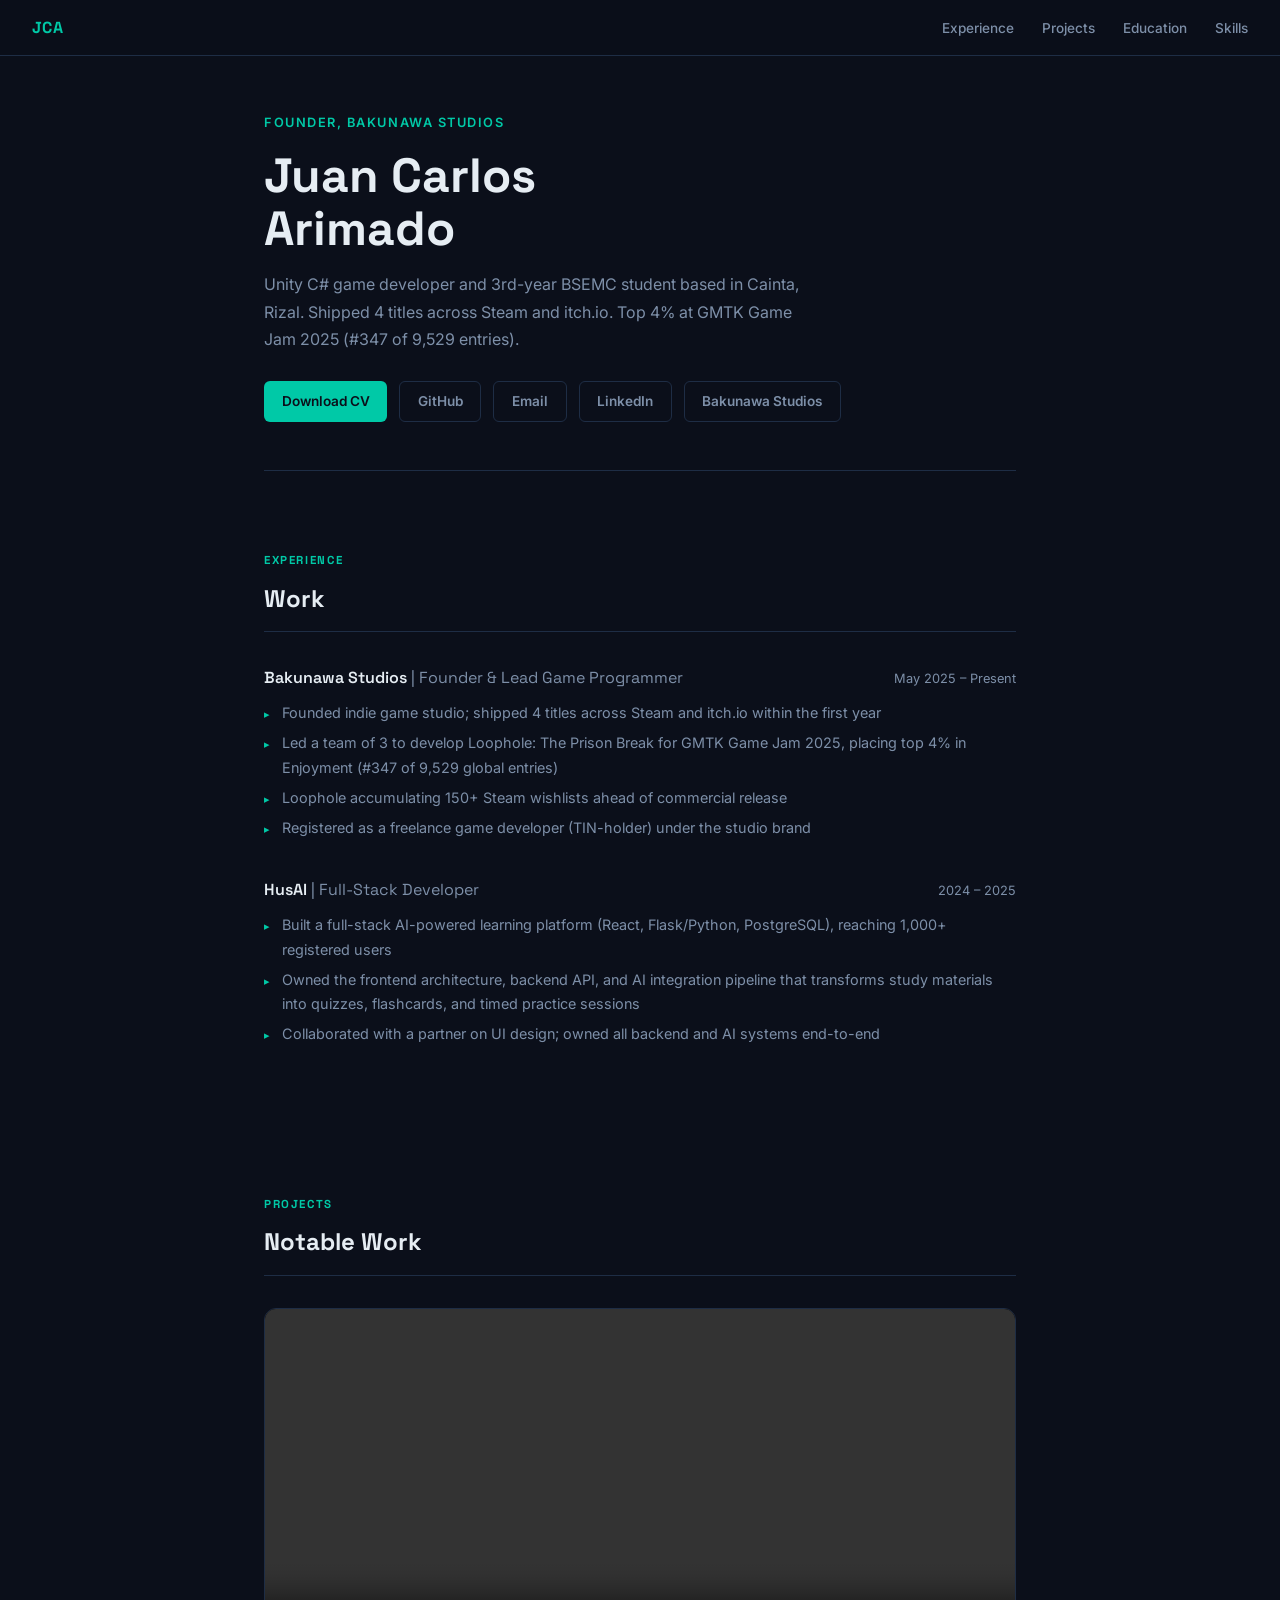
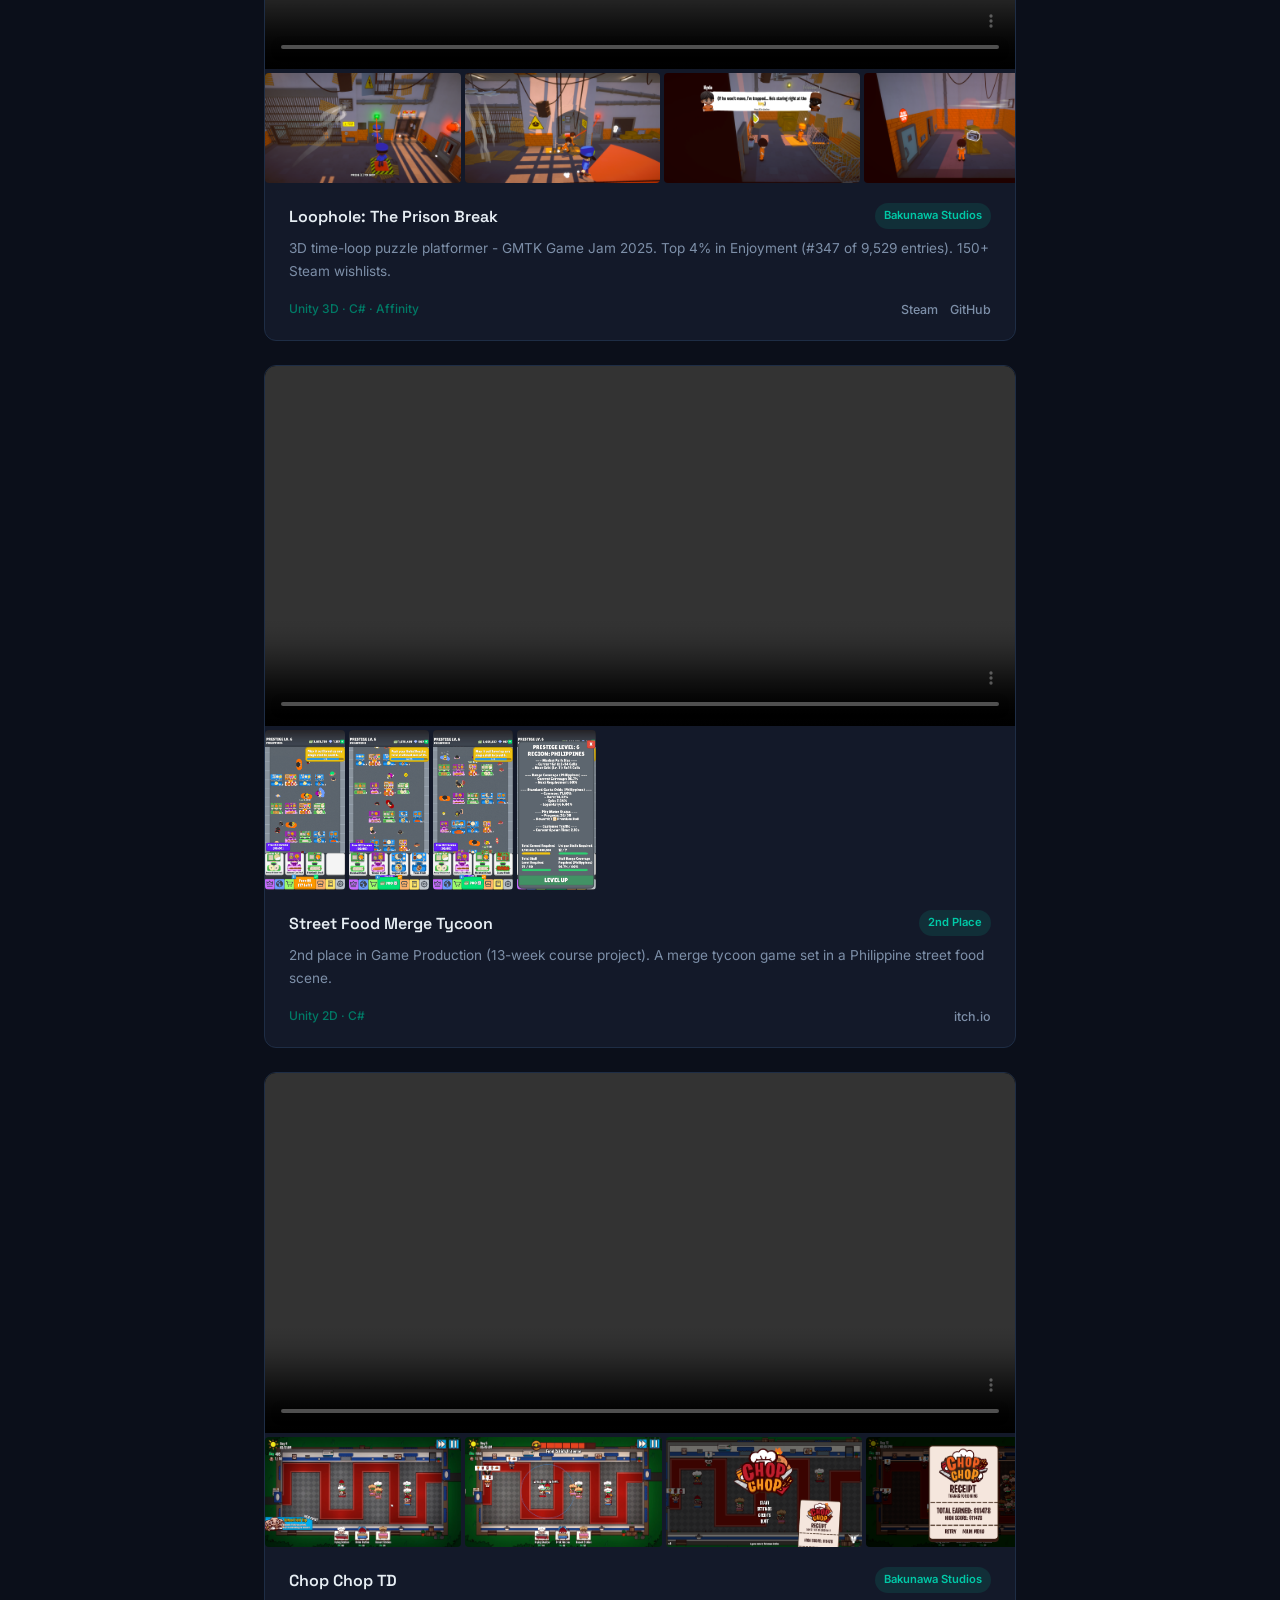
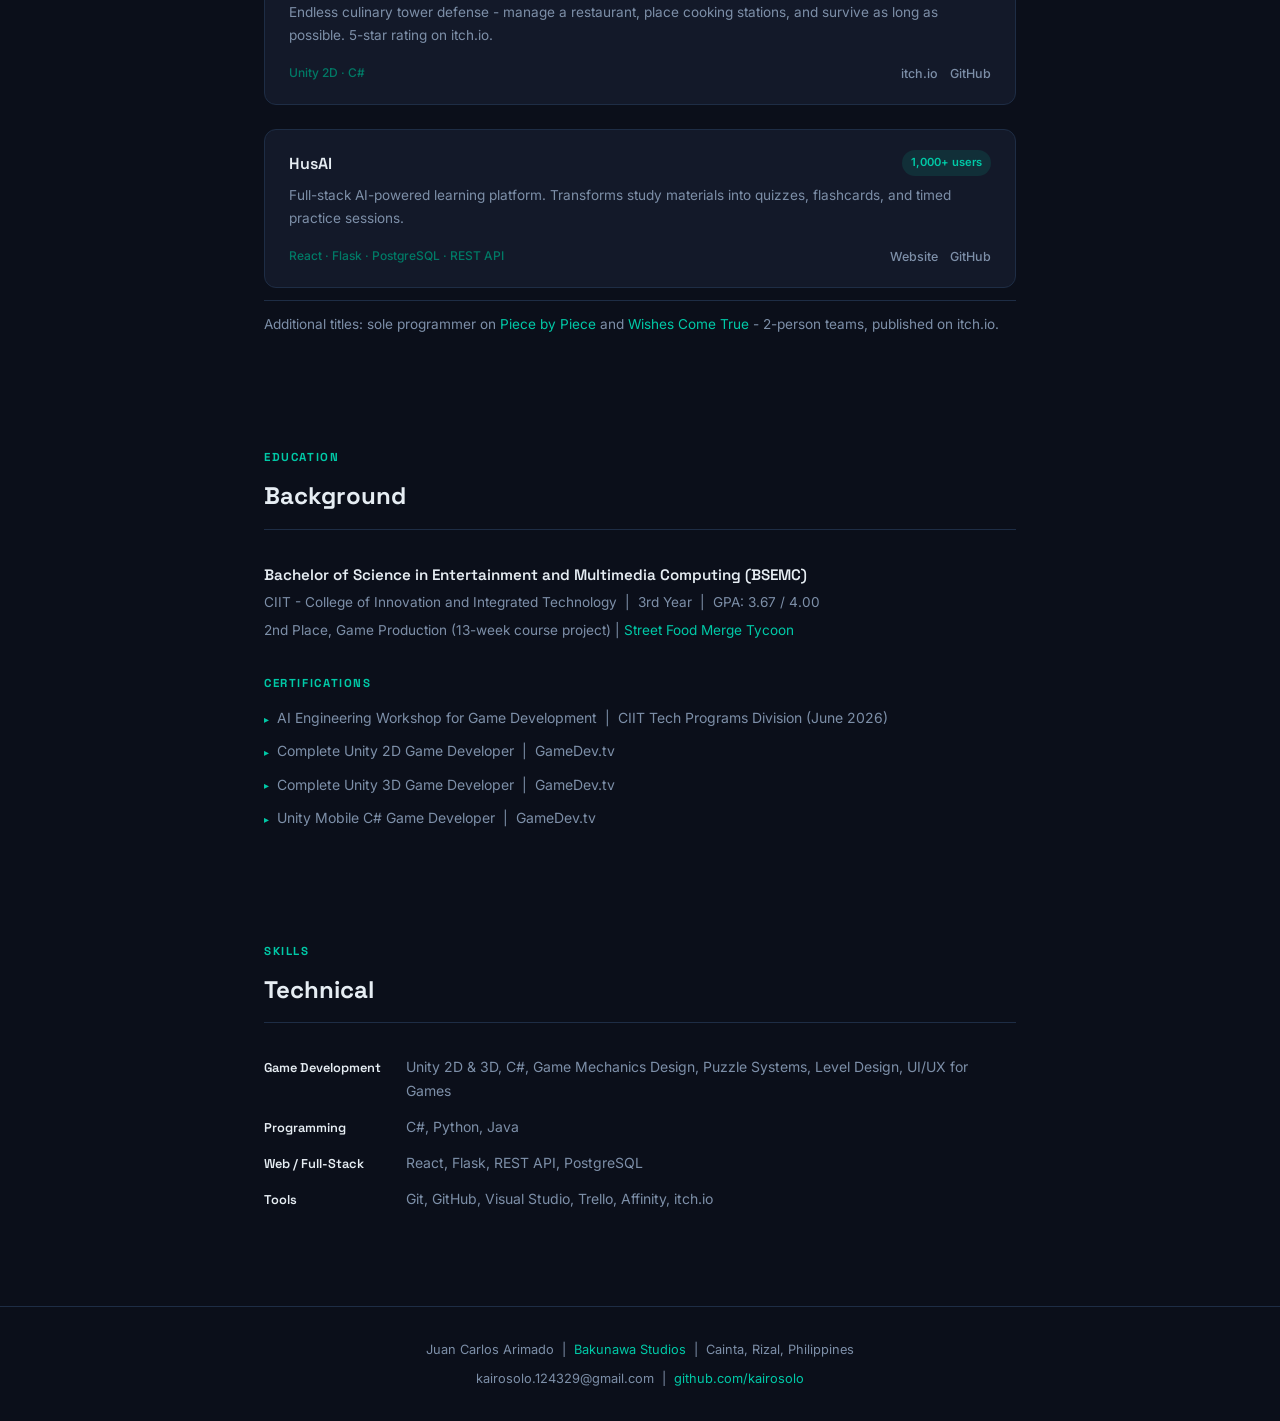
==== index.html @ 2782056f "Portfolio and CV overhaul Changes:  - CV rebuilt: restructured to match CIIT school requirements (He" ====
<!DOCTYPE html>
<html lang="en">
<head>
  <meta charset="UTF-8" />
  <meta name="viewport" content="width=device-width, initial-scale=1.0" />
  <title>Juan Carlos Arimado | Game Developer</title>
  <link href="https://fonts.googleapis.com/css2?family=Space+Grotesk:wght@400;500;600;700&family=Inter:wght@400;500&display=swap" rel="stylesheet" />
  <style>
    *, *::before, *::after { box-sizing: border-box; margin: 0; padding: 0; }

    :root {
      --bg:        #0B0F1A;
      --surface:   #131929;
      --border:    #1E2D45;
      --accent:    #00C9A7;
      --accent-dim:#007A66;
      --text:      #E6EDF3;
      --muted:     #7D8FA8;
      --link:      #00C9A7;
    }

    html { scroll-behavior: smooth; }

    body {
      background: var(--bg);
      color: var(--text);
      font-family: 'Inter', sans-serif;
      font-size: 15px;
      line-height: 1.7;
    }

    /* NAV */
    nav {
      position: fixed;
      top: 0; left: 0; right: 0;
      z-index: 100;
      background: rgba(11, 15, 26, 0.92);
      backdrop-filter: blur(10px);
      border-bottom: 1px solid var(--border);
      display: flex;
      justify-content: space-between;
      align-items: center;
      padding: 0 2rem;
      height: 56px;
    }

    .nav-brand {
      font-family: 'Space Grotesk', sans-serif;
      font-weight: 700;
      font-size: 1rem;
      color: var(--accent);
      text-decoration: none;
      letter-spacing: 0.02em;
    }

    .nav-links {
      display: flex;
      gap: 1.75rem;
      list-style: none;
    }

    .nav-links a {
      color: var(--muted);
      text-decoration: none;
      font-size: 0.85rem;
      font-weight: 500;
      transition: color 0.2s;
    }

    .nav-links a:hover { color: var(--text); }

    /* LAYOUT */
    main {
      max-width: 800px;
      margin: 0 auto;
      padding: 0 1.5rem;
    }

    section {
      padding: 5rem 0 2rem;
    }

    /* HERO */
    #hero {
      padding-top: 7rem;
      padding-bottom: 3rem;
      border-bottom: 1px solid var(--border);
    }

    .hero-eyebrow {
      font-size: 0.8rem;
      font-weight: 600;
      letter-spacing: 0.12em;
      text-transform: uppercase;
      color: var(--accent);
      margin-bottom: 1rem;
    }

    h1 {
      font-family: 'Space Grotesk', sans-serif;
      font-size: clamp(2rem, 5vw, 3rem);
      font-weight: 700;
      line-height: 1.1;
      color: var(--text);
      margin-bottom: 1rem;
    }

    .hero-sub {
      color: var(--muted);
      font-size: 1rem;
      max-width: 560px;
      margin-bottom: 1.75rem;
    }

    .hero-links {
      display: flex;
      flex-wrap: wrap;
      gap: 0.75rem;
    }

    .btn {
      display: inline-flex;
      align-items: center;
      gap: 0.4rem;
      padding: 0.5rem 1.1rem;
      border-radius: 6px;
      font-size: 0.85rem;
      font-weight: 600;
      text-decoration: none;
      transition: all 0.2s;
    }

    .btn-primary {
      background: var(--accent);
      color: #0B0F1A;
    }

    .btn-primary:hover { background: #00e8c0; }

    .btn-ghost {
      border: 1px solid var(--border);
      color: var(--muted);
    }

    .btn-ghost:hover { border-color: var(--accent); color: var(--accent); }

    /* SECTION HEADER */
    .section-label {
      font-family: 'Space Grotesk', sans-serif;
      font-size: 0.72rem;
      font-weight: 700;
      letter-spacing: 0.14em;
      text-transform: uppercase;
      color: var(--accent);
      margin-bottom: 0.5rem;
    }

    h2 {
      font-family: 'Space Grotesk', sans-serif;
      font-size: 1.5rem;
      font-weight: 700;
      color: var(--text);
      margin-bottom: 2rem;
      padding-bottom: 0.75rem;
      border-bottom: 1px solid var(--border);
    }

    /* EXPERIENCE */
    .exp-item {
      margin-bottom: 2.25rem;
    }

    .exp-header {
      display: flex;
      justify-content: space-between;
      align-items: baseline;
      flex-wrap: wrap;
      gap: 0.25rem;
      margin-bottom: 0.25rem;
    }

    .exp-title {
      font-family: 'Space Grotesk', sans-serif;
      font-weight: 600;
      font-size: 1rem;
      color: var(--text);
    }

    .exp-title span {
      color: var(--muted);
      font-weight: 400;
    }

    .exp-date {
      font-size: 0.8rem;
      color: var(--muted);
      white-space: nowrap;
    }

    .exp-bullets {
      list-style: none;
      margin-top: 0.6rem;
    }

    .exp-bullets li {
      position: relative;
      padding-left: 1.1rem;
      color: var(--muted);
      font-size: 0.9rem;
      margin-bottom: 0.35rem;
    }

    .exp-bullets li::before {
      content: '▸';
      position: absolute;
      left: 0;
      color: var(--accent);
      font-size: 0.7rem;
      top: 0.35em;
    }

    /* PROJECT CARDS */
    .projects-grid {
      display: grid;
      gap: 1.5rem;
    }

    .project-card {
      background: var(--surface);
      border: 1px solid var(--border);
      border-radius: 12px;
      overflow: hidden;
      transition: border-color 0.2s;
    }

    .project-card:hover { border-color: var(--accent-dim); }

    .project-body { padding: 1.25rem 1.5rem; }

    .project-top {
      display: flex;
      justify-content: space-between;
      align-items: flex-start;
      gap: 1rem;
      margin-bottom: 0.4rem;
    }

    .project-name {
      font-family: 'Space Grotesk', sans-serif;
      font-weight: 600;
      font-size: 1rem;
      color: var(--text);
    }

    .project-badge {
      font-size: 0.7rem;
      font-weight: 600;
      padding: 0.2rem 0.55rem;
      border-radius: 99px;
      background: rgba(0, 201, 167, 0.12);
      color: var(--accent);
      white-space: nowrap;
      flex-shrink: 0;
    }

    .project-desc {
      font-size: 0.85rem;
      color: var(--muted);
      margin-bottom: 1rem;
    }

    .project-footer {
      display: flex;
      justify-content: space-between;
      align-items: center;
      flex-wrap: wrap;
      gap: 0.5rem;
    }

    /* MEDIA */
    .project-video {
      width: 100%;
      display: block;
      background: #000;
      height: 360px;
      object-fit: cover;
    }

    .project-video.portrait {
      object-fit: contain;
    }

    .screenshot-strip {
      display: flex;
      gap: 4px;
      overflow-x: auto;
      padding: 4px 0 0;
      scrollbar-width: none;
    }

    .screenshot-strip::-webkit-scrollbar { display: none; }

    .screenshot-strip img {
      height: 110px;
      width: auto;
      object-fit: cover;
      border-radius: 4px;
      flex-shrink: 0;
      cursor: pointer;
      transition: opacity 0.2s;
    }

    .screenshot-strip img:hover { opacity: 0.85; }

    /* Portrait strip for vertical games */
    .screenshot-strip.portrait img {
      height: 160px;
      width: auto;
    }

    /* Lightbox */
    .lightbox {
      display: none;
      position: fixed;
      inset: 0;
      background: rgba(0,0,0,0.9);
      z-index: 999;
      align-items: center;
      justify-content: center;
      cursor: zoom-out;
    }

    .lightbox.active { display: flex; }

    .lightbox img {
      max-width: 92vw;
      max-height: 92vh;
      object-fit: contain;
      border-radius: 6px;
    }

    .project-tech {
      font-size: 0.75rem;
      color: var(--accent-dim);
      font-weight: 500;
    }

    .project-links {
      display: flex;
      gap: 0.75rem;
    }

    .project-links a {
      font-size: 0.78rem;
      color: var(--muted);
      text-decoration: none;
      font-weight: 500;
      transition: color 0.2s;
    }

    .project-links a:hover { color: var(--accent); }

    /* ADDITIONAL TITLES */
    .additional-titles {
      margin-top: 0.75rem;
      font-size: 0.85rem;
      color: var(--muted);
      border-top: 1px solid var(--border);
      padding-top: 0.75rem;
    }

    .additional-titles a {
      color: var(--accent);
      text-decoration: none;
    }

    .additional-titles a:hover { text-decoration: underline; }

    /* EDUCATION */
    .edu-item {
      margin-bottom: 1.5rem;
    }

    .edu-name {
      font-family: 'Space Grotesk', sans-serif;
      font-weight: 600;
      font-size: 0.95rem;
      color: var(--text);
      margin-bottom: 0.2rem;
    }

    .edu-meta {
      font-size: 0.85rem;
      color: var(--muted);
      margin-bottom: 0.35rem;
    }

    .edu-highlight {
      font-size: 0.85rem;
      color: var(--muted);
    }

    .edu-highlight a {
      color: var(--accent);
      text-decoration: none;
    }

    .edu-highlight a:hover { text-decoration: underline; }

    /* CERTS */
    .cert-list {
      list-style: none;
      display: grid;
      gap: 0.6rem;
    }

    .cert-list li {
      font-size: 0.875rem;
      color: var(--muted);
      display: flex;
      align-items: baseline;
      gap: 0.5rem;
    }

    .cert-list li::before {
      content: '▸';
      color: var(--accent);
      font-size: 0.65rem;
      flex-shrink: 0;
      position: relative;
      top: -0.05em;
    }

    /* SKILLS */
    .skills-grid {
      display: grid;
      gap: 0.75rem;
    }

    .skill-row {
      display: flex;
      gap: 0.75rem;
      align-items: baseline;
      font-size: 0.875rem;
    }

    .skill-label {
      font-weight: 600;
      color: var(--text);
      white-space: nowrap;
      min-width: 130px;
      font-family: 'Space Grotesk', sans-serif;
      font-size: 0.8rem;
    }

    .skill-value { color: var(--muted); }

    /* FOOTER */
    footer {
      border-top: 1px solid var(--border);
      margin-top: 4rem;
      padding: 2rem 1.5rem;
      text-align: center;
      font-size: 0.8rem;
      color: var(--muted);
    }

    footer a { color: var(--accent); text-decoration: none; }

    /* MOBILE */
    @media (max-width: 600px) {
      nav { padding: 0 1rem; }
      .nav-links { gap: 1rem; }
      .exp-header { flex-direction: column; gap: 0; }
      .skill-label { min-width: 110px; }
    }
  </style>
</head>
<body>

<nav>
  <a class="nav-brand" href="#hero">JCA</a>
  <ul class="nav-links">
    <li><a href="#experience">Experience</a></li>
    <li><a href="#projects">Projects</a></li>
    <li><a href="#education">Education</a></li>
    <li><a href="#skills">Skills</a></li>
  </ul>
</nav>

<main>

  <!-- HERO -->
  <section id="hero">
    <p class="hero-eyebrow">Founder, Bakunawa Studios</p>
    <h1>Juan Carlos<br>Arimado</h1>
    <p class="hero-sub">
      Unity C# game developer and 3rd-year BSEMC student based in Cainta, Rizal.
      Shipped 4 titles across Steam and itch.io. Top 4% at GMTK Game Jam 2025
      (#347 of 9,529 entries).
    </p>
    <div class="hero-links">
      <a class="btn btn-primary" href="https://github.com/kairosolo/arimado-portfolio/blob/main/Arimado%20CV.pdf">Download CV</a>
      <a class="btn btn-ghost" href="https://github.com/kairosolo" target="_blank" rel="noopener">GitHub</a>
      <a class="btn btn-ghost" href="mailto:kairosolo.124329@gmail.com">Email</a>
      <a class="btn btn-ghost" href="https://www.linkedin.com/in/juan-carlos-arimado/" target="_blank" rel="noopener">LinkedIn</a>
      <a class="btn btn-ghost" href="https://bakunawastudios.com" target="_blank" rel="noopener">Bakunawa Studios</a>
    </div>
  </section>

  <!-- EXPERIENCE -->
  <section id="experience">
    <p class="section-label">Experience</p>
    <h2>Work</h2>

    <div class="exp-item">
      <div class="exp-header">
        <div class="exp-title">Bakunawa Studios <span>| Founder &amp; Lead Game Programmer</span></div>
        <div class="exp-date">May 2025 – Present</div>
      </div>
      <ul class="exp-bullets">
        <li>Founded indie game studio; shipped 4 titles across Steam and itch.io within the first year</li>
        <li>Led a team of 3 to develop Loophole: The Prison Break for GMTK Game Jam 2025, placing top 4% in Enjoyment (#347 of 9,529 global entries)</li>
        <li>Loophole accumulating 150+ Steam wishlists ahead of commercial release</li>
        <li>Registered as a freelance game developer (TIN-holder) under the studio brand</li>
      </ul>
    </div>

    <div class="exp-item">
      <div class="exp-header">
        <div class="exp-title">HusAI <span>| Full-Stack Developer</span></div>
        <div class="exp-date">2024 – 2025</div>
      </div>
      <ul class="exp-bullets">
        <li>Built a full-stack AI-powered learning platform (React, Flask/Python, PostgreSQL), reaching 1,000+ registered users</li>
        <li>Owned the frontend architecture, backend API, and AI integration pipeline that transforms study materials into quizzes, flashcards, and timed practice sessions</li>
        <li>Collaborated with a partner on UI design; owned all backend and AI systems end-to-end</li>
      </ul>
    </div>
  </section>

  <!-- PROJECTS -->
  <section id="projects">
    <p class="section-label">Projects</p>
    <h2>Notable Work</h2>

    <div class="projects-grid">

      <!-- LOOPHOLE -->
      <div class="project-card">
        <video class="project-video" controls muted preload="metadata">
          <source src="Media/Loophole/Loophole%2C%20Trailer.mp4" type="video/mp4">
        </video>
        <div class="screenshot-strip">
          <img src="Media/Loophole/New%20SS1.png" alt="Loophole screenshot 1" onclick="openLightbox(this.src)">
          <img src="Media/Loophole/New%20SS2.png" alt="Loophole screenshot 2" onclick="openLightbox(this.src)">
          <img src="Media/Loophole/New%20SS3.png" alt="Loophole screenshot 3" onclick="openLightbox(this.src)">
          <img src="Media/Loophole/New%20SS4.png" alt="Loophole screenshot 4" onclick="openLightbox(this.src)">
          <img src="Media/Loophole/New%20SS5.png" alt="Loophole screenshot 5" onclick="openLightbox(this.src)">
        </div>
        <div class="project-body">
          <div class="project-top">
            <div class="project-name">Loophole: The Prison Break</div>
            <div class="project-badge">Bakunawa Studios</div>
          </div>
          <p class="project-desc">3D time-loop puzzle platformer - GMTK Game Jam 2025. Top 4% in Enjoyment (#347 of 9,529 entries). 150+ Steam wishlists.</p>
          <div class="project-footer">
            <div class="project-tech">Unity 3D · C# · Affinity</div>
            <div class="project-links">
              <a href="https://store.steampowered.com/app/4323880/Loophole_The_Prison_Break" target="_blank" rel="noopener">Steam</a>
              <a href="https://github.com/kairosolo/GMTK-2025" target="_blank" rel="noopener">GitHub</a>
            </div>
          </div>
        </div>
      </div>

      <!-- STREET FOOD MERGE TYCOON -->
      <div class="project-card">
        <video class="project-video portrait" controls muted preload="metadata">
          <source src="Media/StreetFoodMergeTycoon/StreetFoodMergeTycoon%2C%20Trailer.mp4" type="video/mp4">
        </video>
        <div class="screenshot-strip portrait">
          <img src="Media/StreetFoodMergeTycoon/ss1.png" alt="Street Food screenshot 1" onclick="openLightbox(this.src)">
          <img src="Media/StreetFoodMergeTycoon/ss2.png" alt="Street Food screenshot 2" onclick="openLightbox(this.src)">
          <img src="Media/StreetFoodMergeTycoon/ss3.png" alt="Street Food screenshot 3" onclick="openLightbox(this.src)">
          <img src="Media/StreetFoodMergeTycoon/ss4.png" alt="Street Food screenshot 4" onclick="openLightbox(this.src)">
        </div>
        <div class="project-body">
          <div class="project-top">
            <div class="project-name">Street Food Merge Tycoon</div>
            <div class="project-badge">2nd Place</div>
          </div>
          <p class="project-desc">2nd place in Game Production (13-week course project). A merge tycoon game set in a Philippine street food scene.</p>
          <div class="project-footer">
            <div class="project-tech">Unity 2D · C#</div>
            <div class="project-links">
              <a href="https://studiosbakunawa.itch.io/street-food-merge-tycoon" target="_blank" rel="noopener">itch.io</a>
            </div>
          </div>
        </div>
      </div>

      <!-- CHOP CHOP TD -->
      <div class="project-card">
        <video class="project-video" controls muted preload="metadata">
          <source src="Media/ChopChopTD/ChopChopTD%2C%20Trailer.mp4" type="video/mp4">
        </video>
        <div class="screenshot-strip">
          <img src="Media/ChopChopTD/ss1.png" alt="Chop Chop TD screenshot 1" onclick="openLightbox(this.src)">
          <img src="Media/ChopChopTD/ss2.png" alt="Chop Chop TD screenshot 2" onclick="openLightbox(this.src)">
          <img src="Media/ChopChopTD/ss3.png" alt="Chop Chop TD screenshot 3" onclick="openLightbox(this.src)">
          <img src="Media/ChopChopTD/ss4.png" alt="Chop Chop TD screenshot 4" onclick="openLightbox(this.src)">
        </div>
        <div class="project-body">
          <div class="project-top">
            <div class="project-name">Chop Chop TD</div>
            <div class="project-badge">Bakunawa Studios</div>
          </div>
          <p class="project-desc">Endless culinary tower defense - manage a restaurant, place cooking stations, and survive as long as possible. 5-star rating on itch.io.</p>
          <div class="project-footer">
            <div class="project-tech">Unity 2D · C#</div>
            <div class="project-links">
              <a href="https://studiosbakunawa.itch.io/chop-chop-td" target="_blank" rel="noopener">itch.io</a>
              <a href="https://github.com/kairosolo/foodrushtd" target="_blank" rel="noopener">GitHub</a>
            </div>
          </div>
        </div>
      </div>

      <!-- HUSAI -->
      <div class="project-card">
        <div class="project-body">
          <div class="project-top">
            <div class="project-name">HusAI</div>
            <div class="project-badge">1,000+ users</div>
          </div>
          <p class="project-desc">Full-stack AI-powered learning platform. Transforms study materials into quizzes, flashcards, and timed practice sessions.</p>
          <div class="project-footer">
            <div class="project-tech">React · Flask · PostgreSQL · REST API</div>
            <div class="project-links">
              <a href="https://husai.net" target="_blank" rel="noopener">Website</a>
              <a href="https://github.com/kairosolo/husai" target="_blank" rel="noopener">GitHub</a>
            </div>
          </div>
        </div>
      </div>

    </div>

    <div class="additional-titles">
      Additional titles: sole programmer on
      <a href="https://kairosolo.itch.io/piece-by-piece" target="_blank" rel="noopener">Piece by Piece</a>
      and
      <a href="https://kairosolo.itch.io/wishes-come-true" target="_blank" rel="noopener">Wishes Come True</a>
      - 2-person teams, published on itch.io.
    </div>

    <!-- LIGHTBOX -->
    <div class="lightbox" id="lightbox" onclick="closeLightbox()">
      <img id="lightbox-img" src="" alt="Screenshot">
    </div>
  </section>

  <!-- EDUCATION -->
  <section id="education">
    <p class="section-label">Education</p>
    <h2>Background</h2>

    <div class="edu-item">
      <div class="edu-name">Bachelor of Science in Entertainment and Multimedia Computing (BSEMC)</div>
      <div class="edu-meta">CIIT - College of Innovation and Integrated Technology &nbsp;|&nbsp; 3rd Year &nbsp;|&nbsp; GPA: 3.67 / 4.00</div>
      <div class="edu-highlight">
        2nd Place, Game Production (13-week course project) |
        <a href="https://studiosbakunawa.itch.io/street-food-merge-tycoon" target="_blank" rel="noopener">Street Food Merge Tycoon</a>
      </div>
    </div>

    <p class="section-label" style="margin-top: 2rem;">Certifications</p>
    <ul class="cert-list" style="margin-top: 0.75rem;">
      <li>AI Engineering Workshop for Game Development &nbsp;|&nbsp; CIIT Tech Programs Division (June 2026)</li>
      <li>Complete Unity 2D Game Developer &nbsp;|&nbsp; GameDev.tv</li>
      <li>Complete Unity 3D Game Developer &nbsp;|&nbsp; GameDev.tv</li>
      <li>Unity Mobile C# Game Developer &nbsp;|&nbsp; GameDev.tv</li>
    </ul>
  </section>

  <!-- SKILLS -->
  <section id="skills">
    <p class="section-label">Skills</p>
    <h2>Technical</h2>

    <div class="skills-grid">
      <div class="skill-row">
        <div class="skill-label">Game Development</div>
        <div class="skill-value">Unity 2D &amp; 3D, C#, Game Mechanics Design, Puzzle Systems, Level Design, UI/UX for Games</div>
      </div>
      <div class="skill-row">
        <div class="skill-label">Programming</div>
        <div class="skill-value">C#, Python, Java</div>
      </div>
      <div class="skill-row">
        <div class="skill-label">Web / Full-Stack</div>
        <div class="skill-value">React, Flask, REST API, PostgreSQL</div>
      </div>
      <div class="skill-row">
        <div class="skill-label">Tools</div>
        <div class="skill-value">Git, GitHub, Visual Studio, Trello, Affinity, itch.io</div>
      </div>
    </div>
  </section>

</main>

<footer>
  <p>Juan Carlos Arimado &nbsp;|&nbsp; <a href="https://bakunawastudios.com" target="_blank" rel="noopener">Bakunawa Studios</a> &nbsp;|&nbsp; Cainta, Rizal, Philippines</p>
  <p style="margin-top: 0.4rem;">kairosolo.124329@gmail.com &nbsp;|&nbsp; <a href="https://github.com/kairosolo">github.com/kairosolo</a></p>
</footer>

<script>
  function openLightbox(src) {
    document.getElementById('lightbox-img').src = src;
    document.getElementById('lightbox').classList.add('active');
  }
  function closeLightbox() {
    document.getElementById('lightbox').classList.remove('active');
  }
  document.addEventListener('keydown', e => { if (e.key === 'Escape') closeLightbox(); });
</script>
</body>
</html>
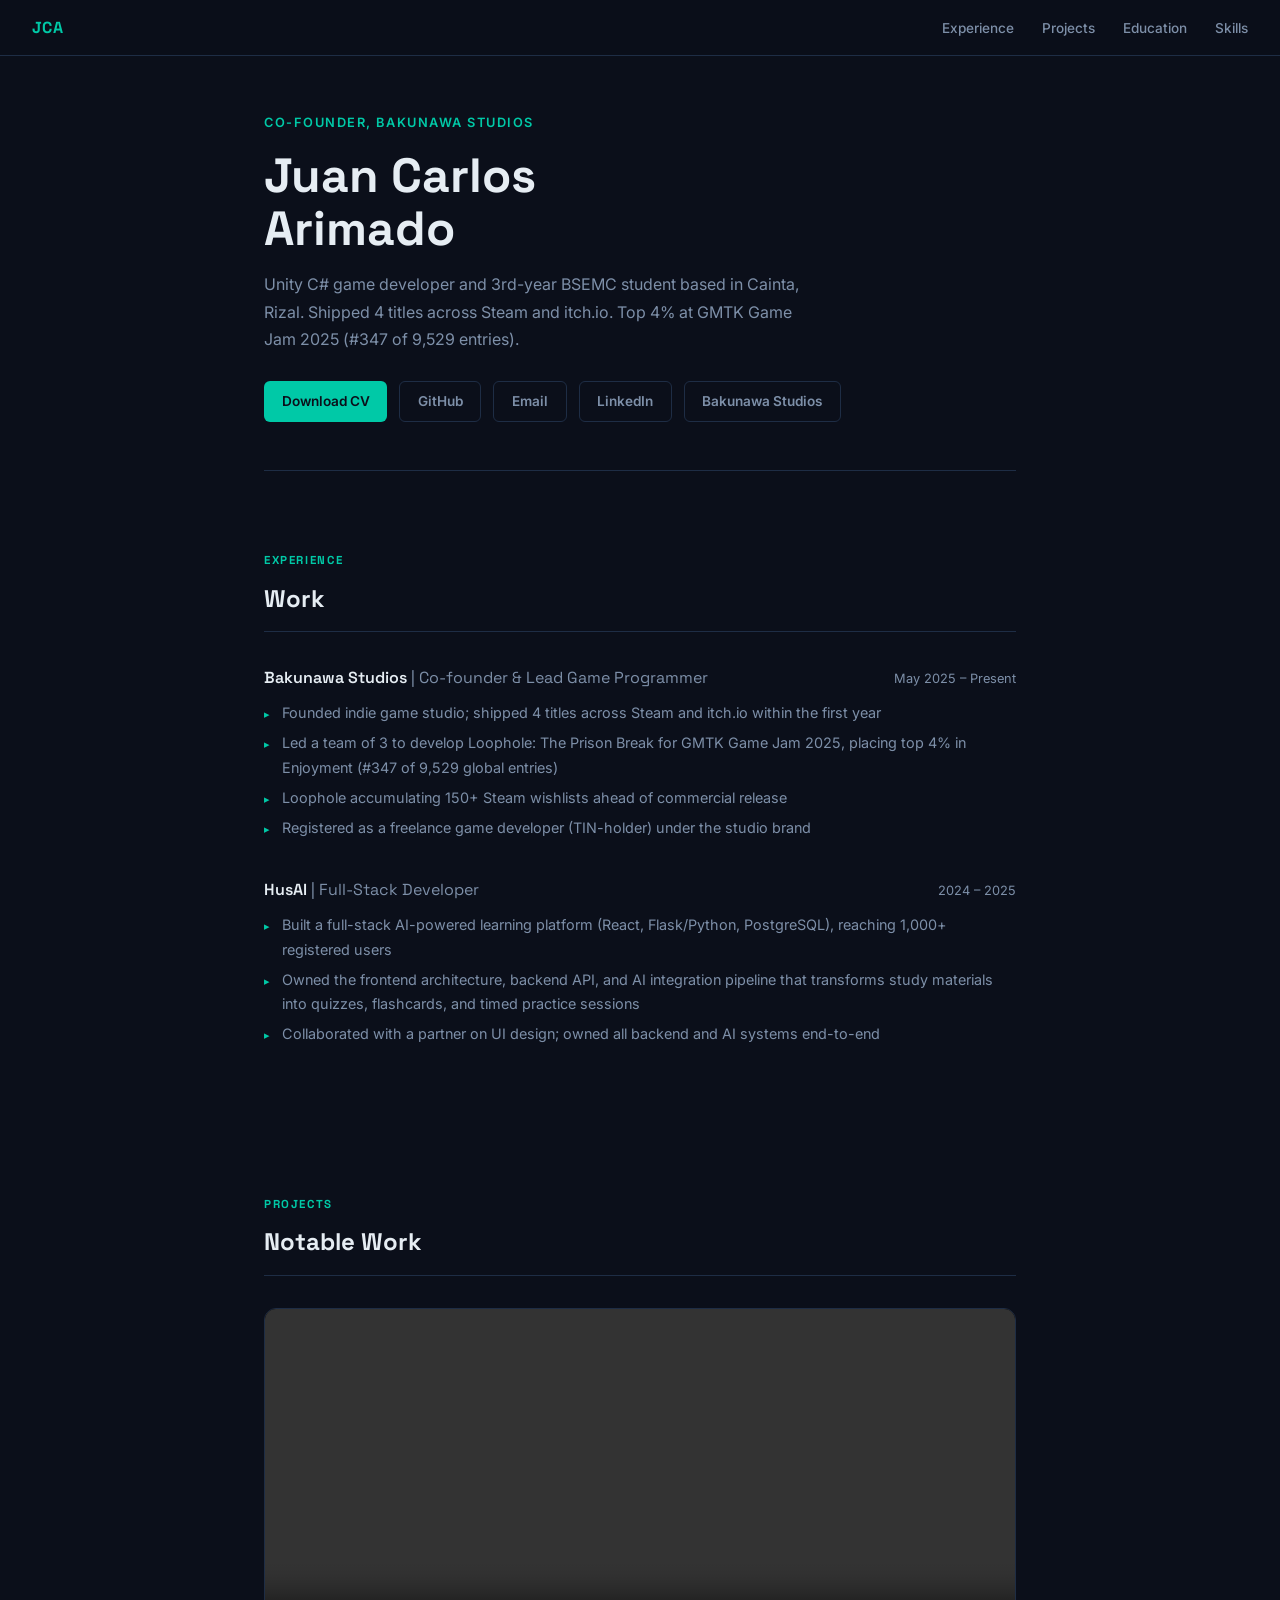
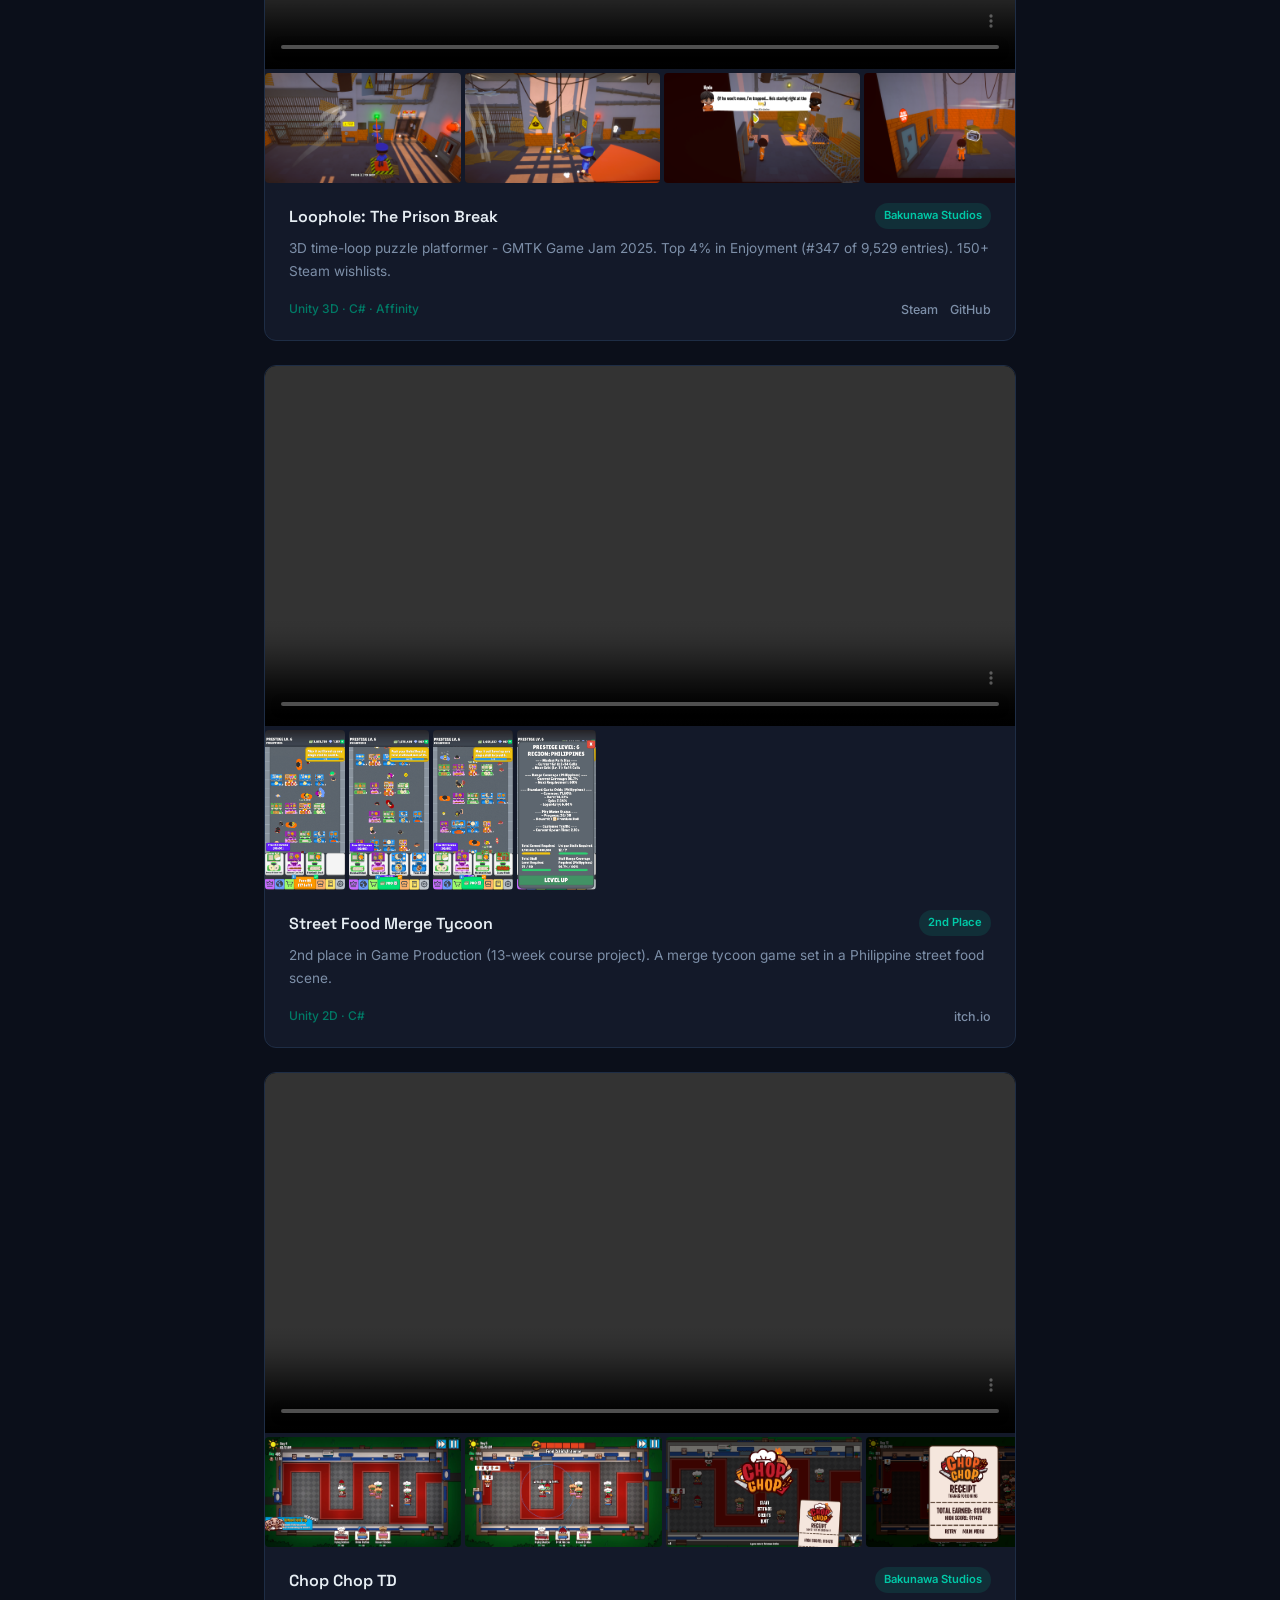
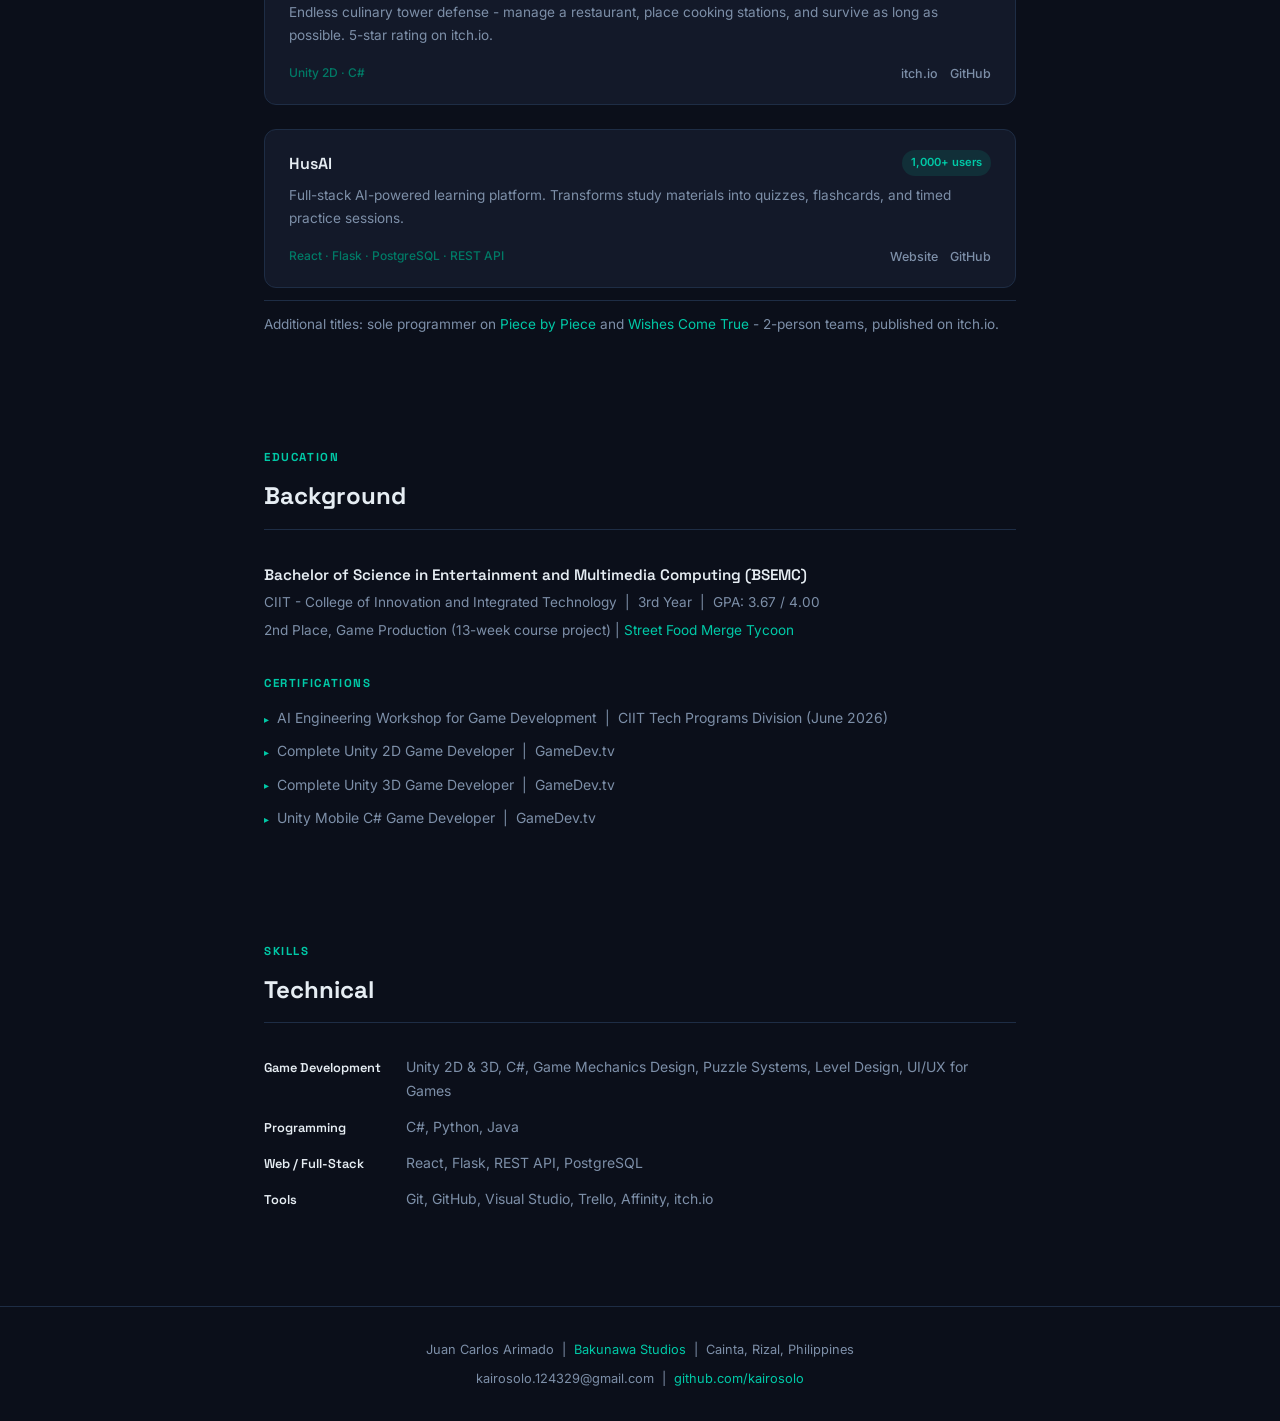
==== commit 419b6717: "Title Change Chanes:  - Updated title from Founder to Co-founder" ====
--- a/index.html
+++ b/index.html
@@ -492,7 +492,7 @@
 
   <!-- HERO -->
   <section id="hero">
-    <p class="hero-eyebrow">Founder, Bakunawa Studios</p>
+    <p class="hero-eyebrow">Co-founder, Bakunawa Studios</p>
     <h1>Juan Carlos<br>Arimado</h1>
     <p class="hero-sub">
       Unity C# game developer and 3rd-year BSEMC student based in Cainta, Rizal.
@@ -515,7 +515,7 @@
 
     <div class="exp-item">
       <div class="exp-header">
-        <div class="exp-title">Bakunawa Studios <span>| Founder &amp; Lead Game Programmer</span></div>
+        <div class="exp-title">Bakunawa Studios <span>| Co-founder &amp; Lead Game Programmer</span></div>
         <div class="exp-date">May 2025 – Present</div>
       </div>
       <ul class="exp-bullets">
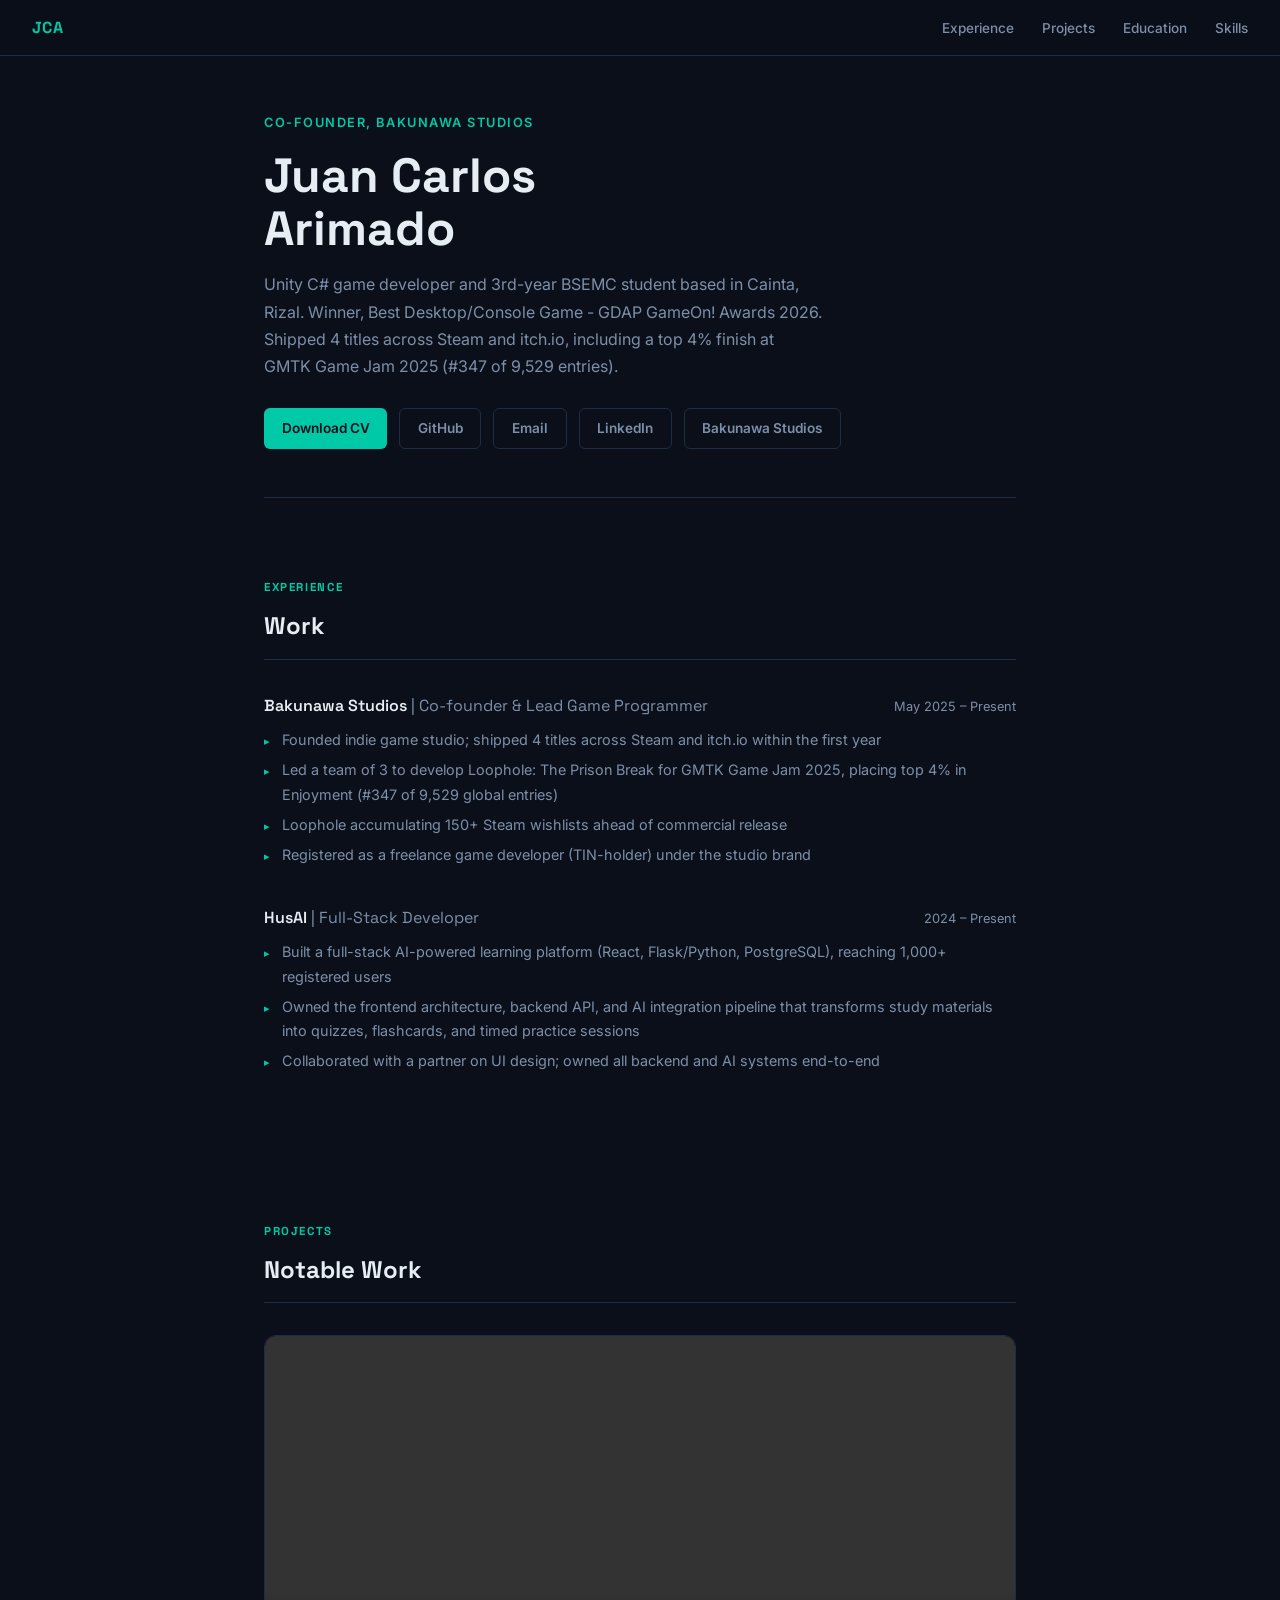
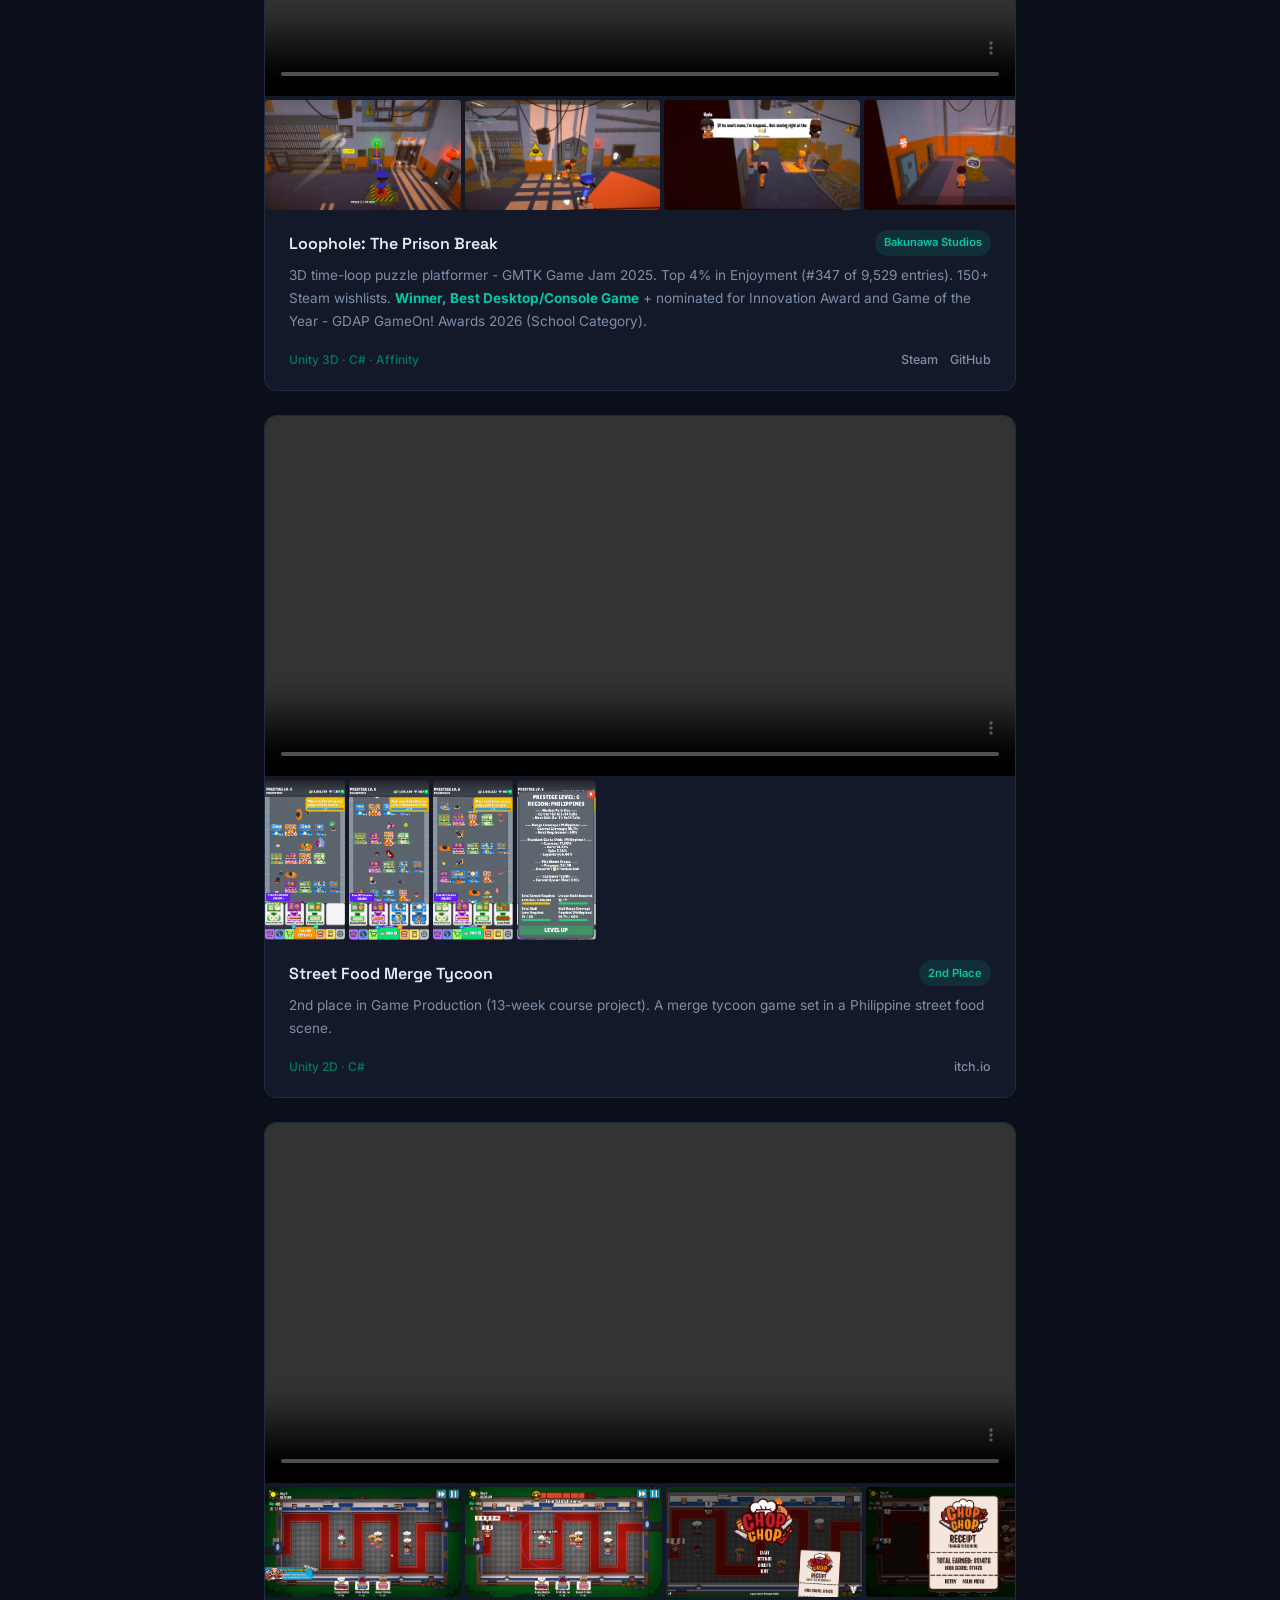
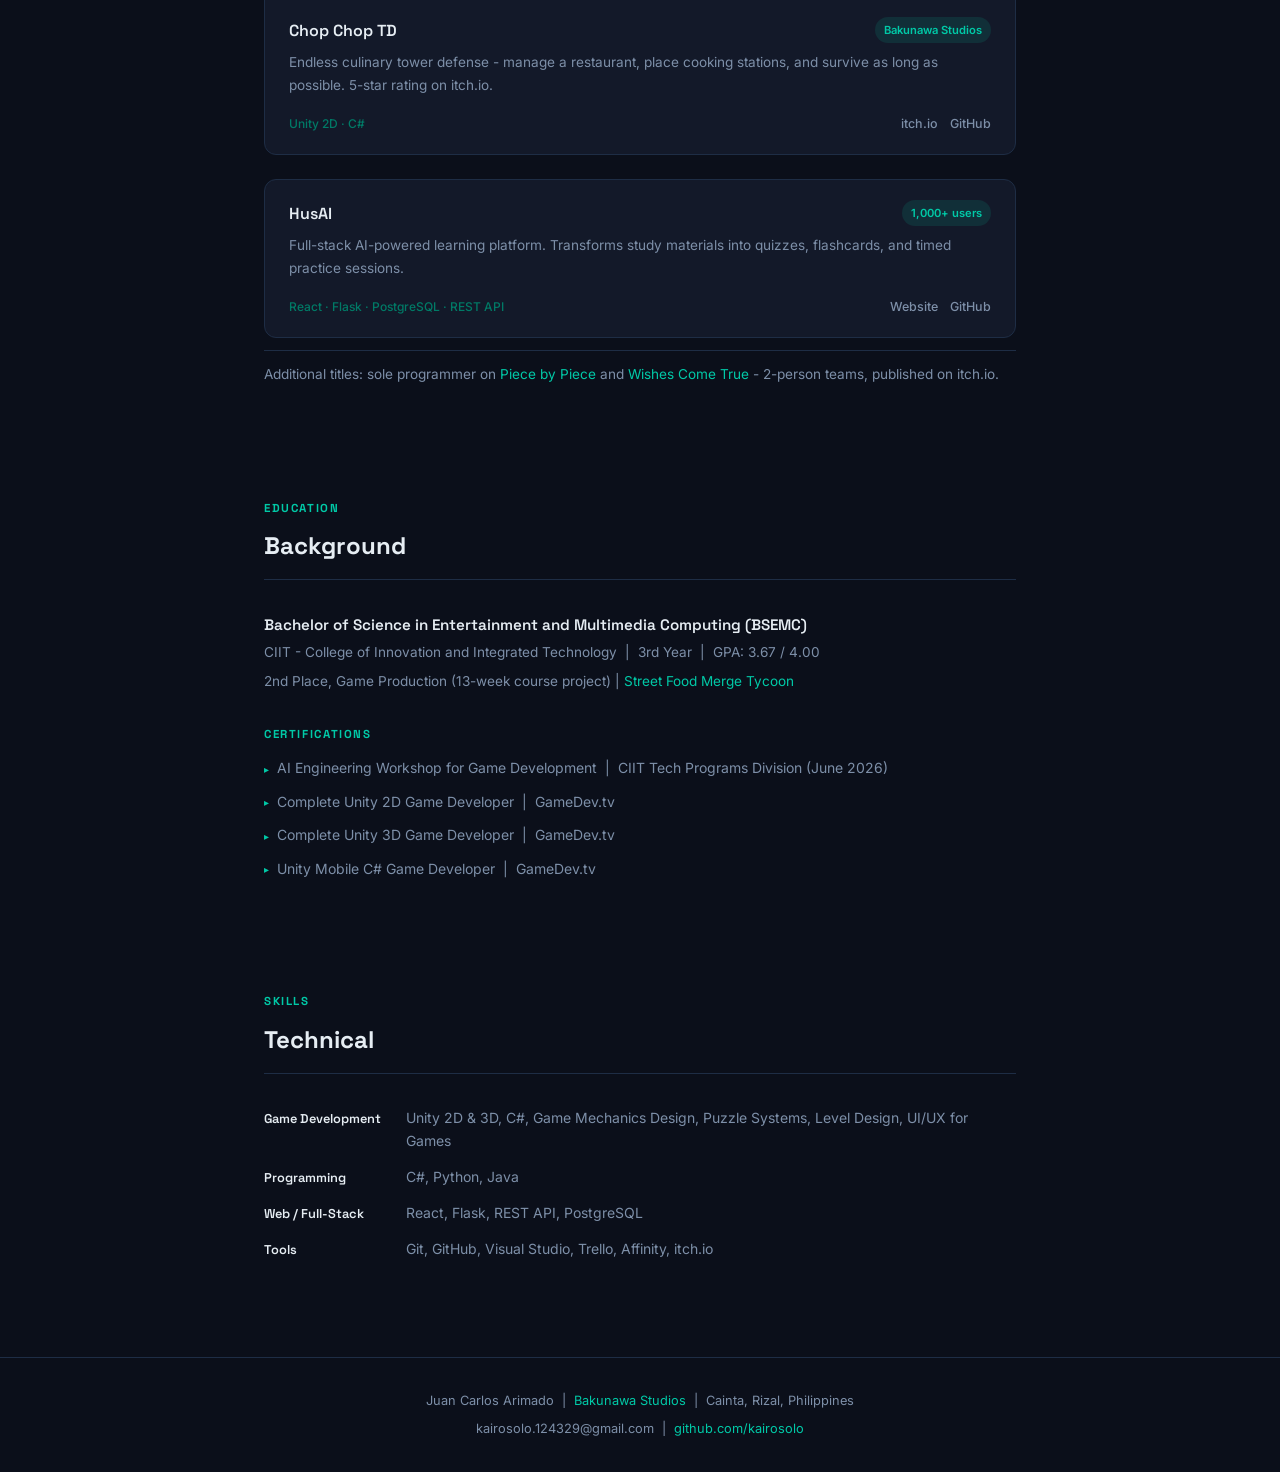
==== commit a5022d41: "Awards and content fixes - GDAP Awards: added Winner (Best Desktop/Console Game) and two nominations" ====
--- a/index.html
+++ b/index.html
@@ -496,8 +496,7 @@
     <h1>Juan Carlos<br>Arimado</h1>
     <p class="hero-sub">
       Unity C# game developer and 3rd-year BSEMC student based in Cainta, Rizal.
-      Shipped 4 titles across Steam and itch.io. Top 4% at GMTK Game Jam 2025
-      (#347 of 9,529 entries).
+      Winner, Best Desktop/Console Game - GDAP GameOn! Awards 2026. Shipped 4 titles across Steam and itch.io, including a top 4% finish at GMTK Game Jam 2025 (#347 of 9,529 entries).
     </p>
     <div class="hero-links">
       <a class="btn btn-primary" href="https://github.com/kairosolo/arimado-portfolio/blob/main/Arimado%20CV.pdf">Download CV</a>
@@ -529,7 +528,7 @@
     <div class="exp-item">
       <div class="exp-header">
         <div class="exp-title">HusAI <span>| Full-Stack Developer</span></div>
-        <div class="exp-date">2024 – 2025</div>
+        <div class="exp-date">2024 – Present</div>
       </div>
       <ul class="exp-bullets">
         <li>Built a full-stack AI-powered learning platform (React, Flask/Python, PostgreSQL), reaching 1,000+ registered users</li>
@@ -563,7 +562,7 @@
             <div class="project-name">Loophole: The Prison Break</div>
             <div class="project-badge">Bakunawa Studios</div>
           </div>
-          <p class="project-desc">3D time-loop puzzle platformer - GMTK Game Jam 2025. Top 4% in Enjoyment (#347 of 9,529 entries). 150+ Steam wishlists.</p>
+          <p class="project-desc">3D time-loop puzzle platformer - GMTK Game Jam 2025. Top 4% in Enjoyment (#347 of 9,529 entries). 150+ Steam wishlists. <strong style="color:var(--accent)">Winner, Best Desktop/Console Game</strong> + nominated for Innovation Award and Game of the Year - GDAP GameOn! Awards 2026 (School Category).</p>
           <div class="project-footer">
             <div class="project-tech">Unity 3D · C# · Affinity</div>
             <div class="project-links">
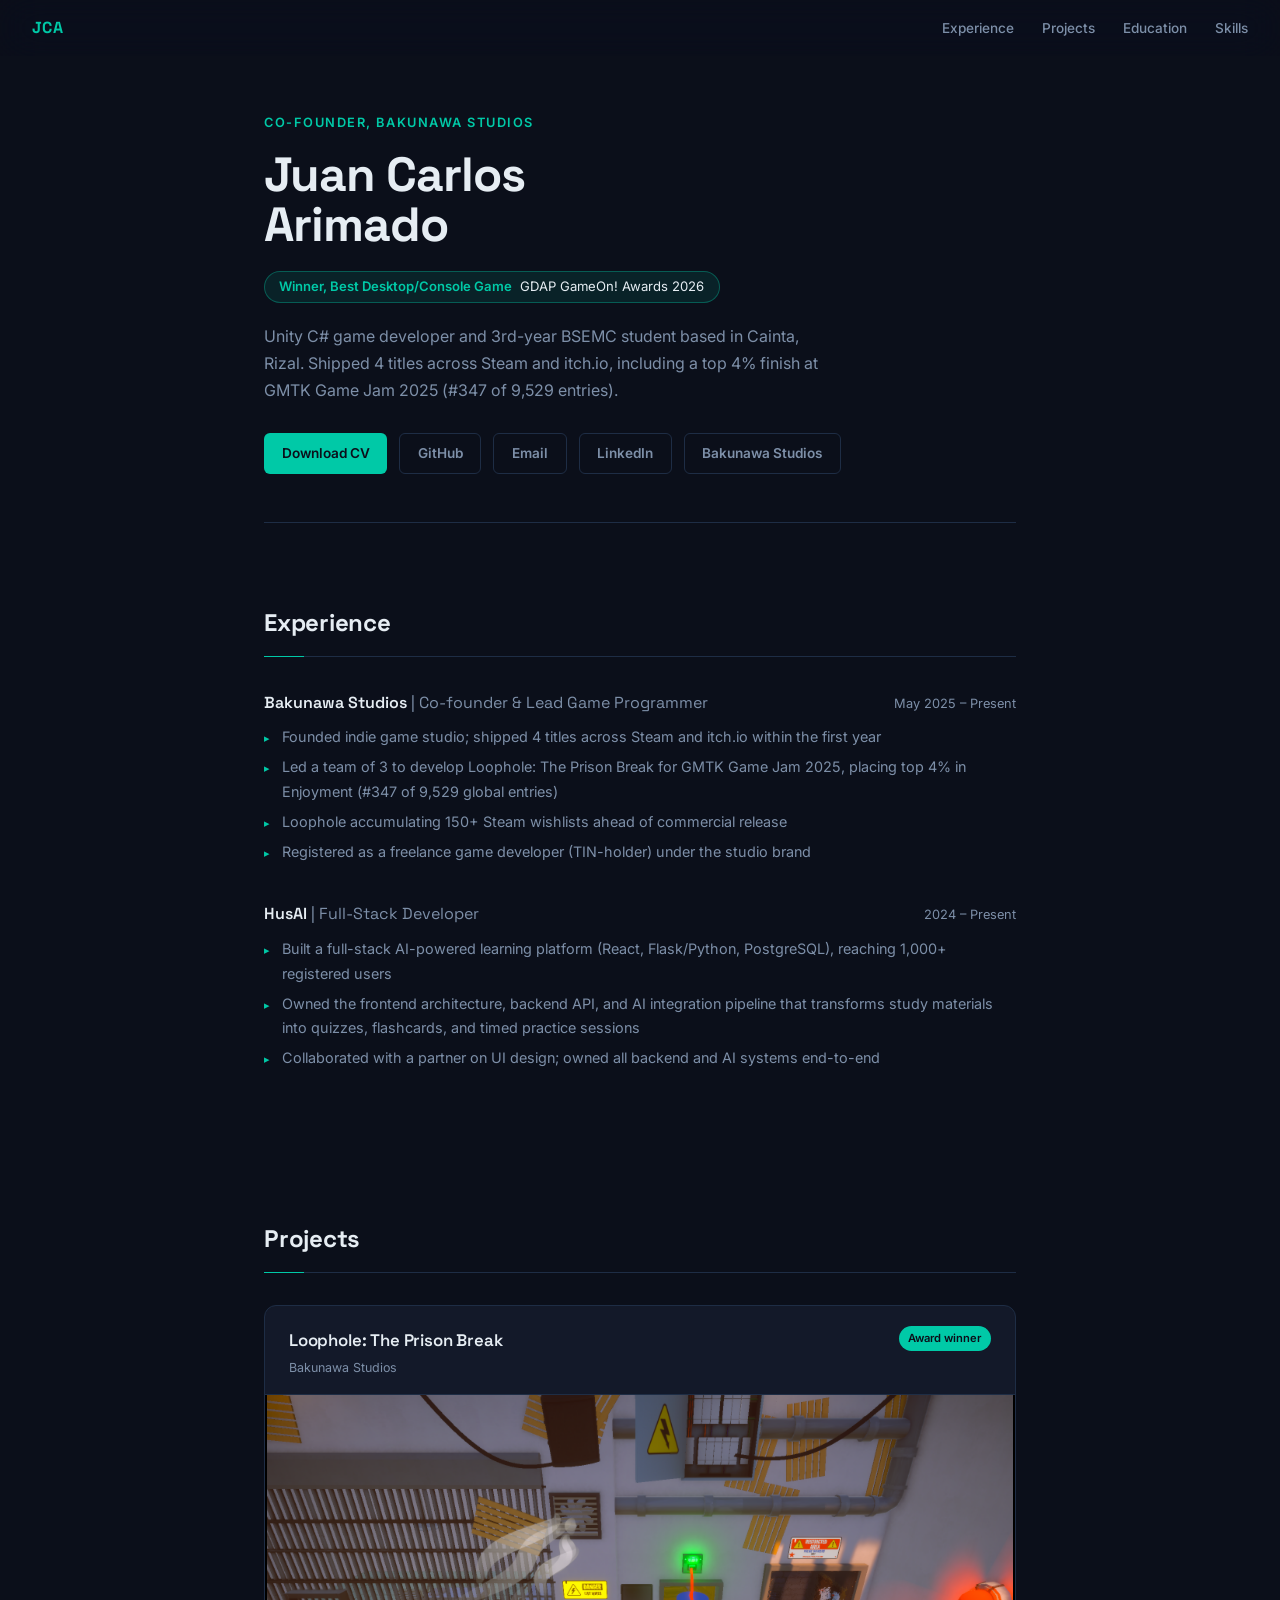
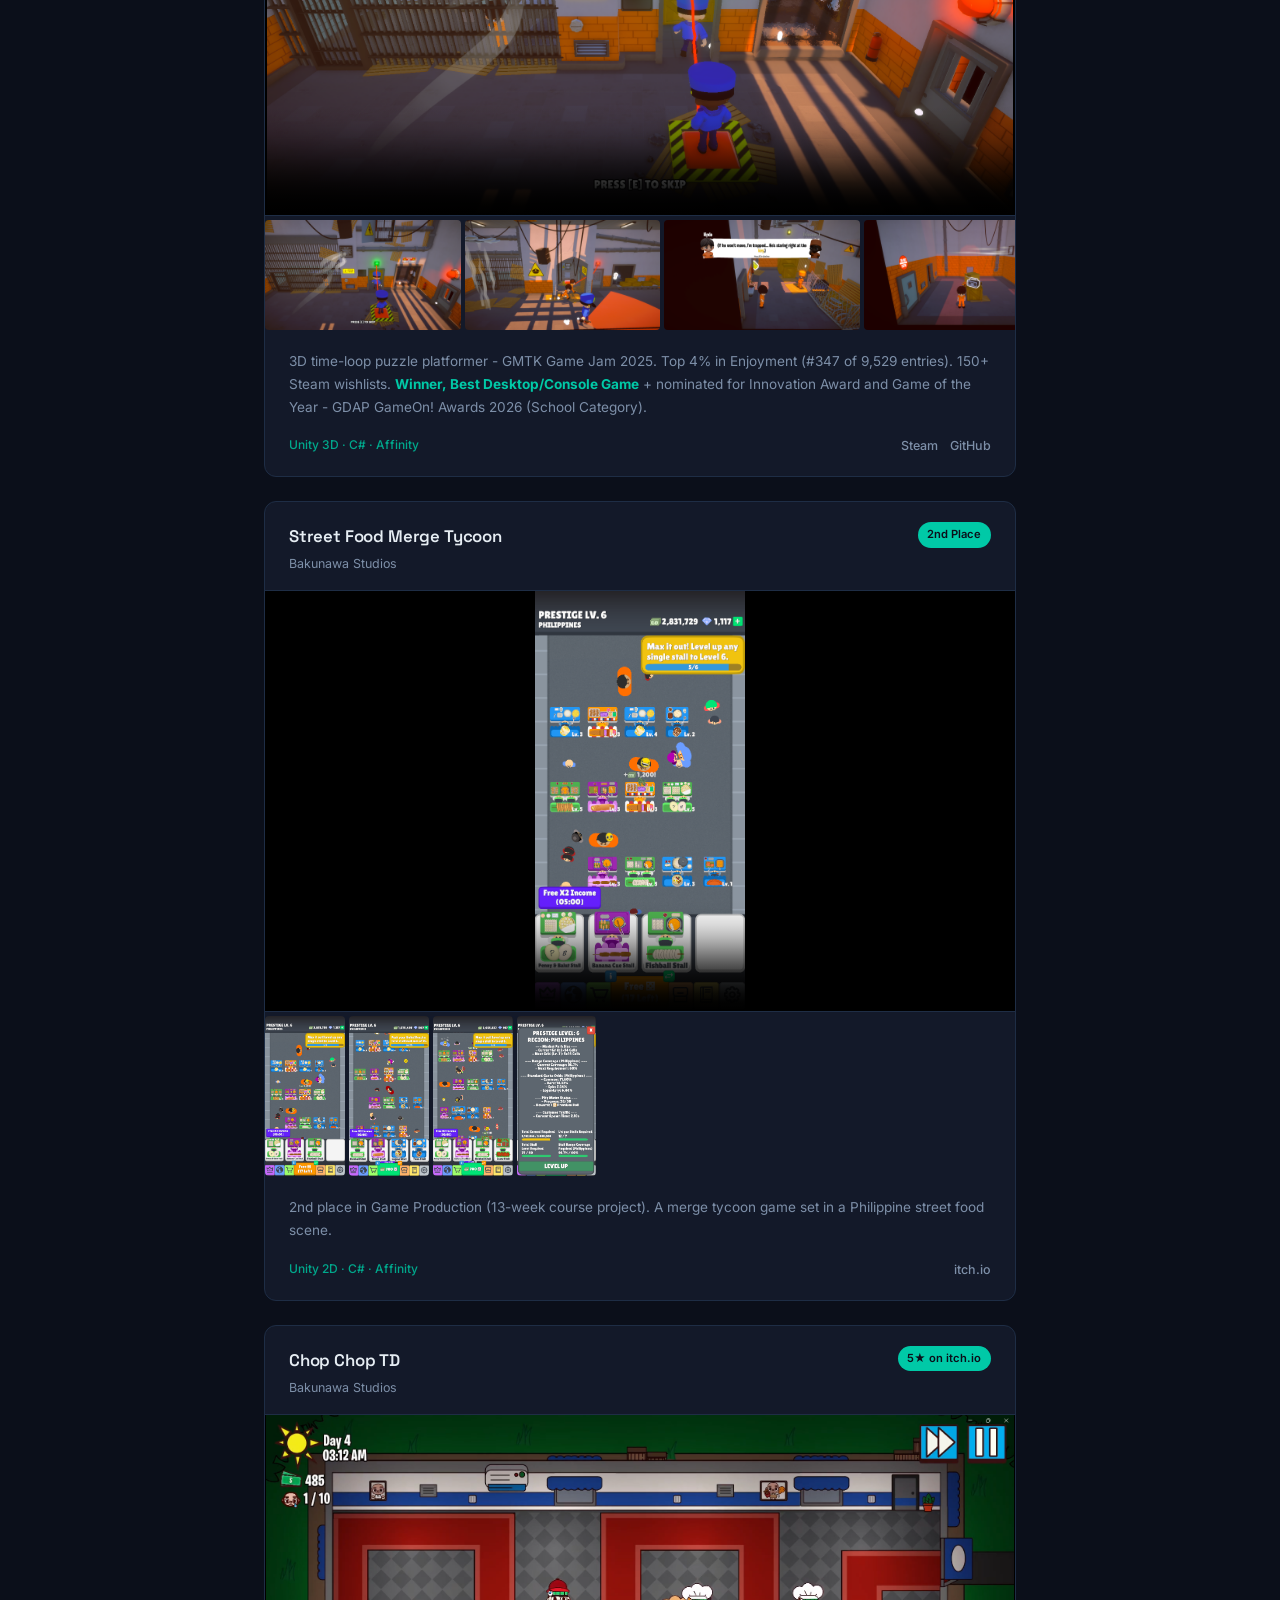
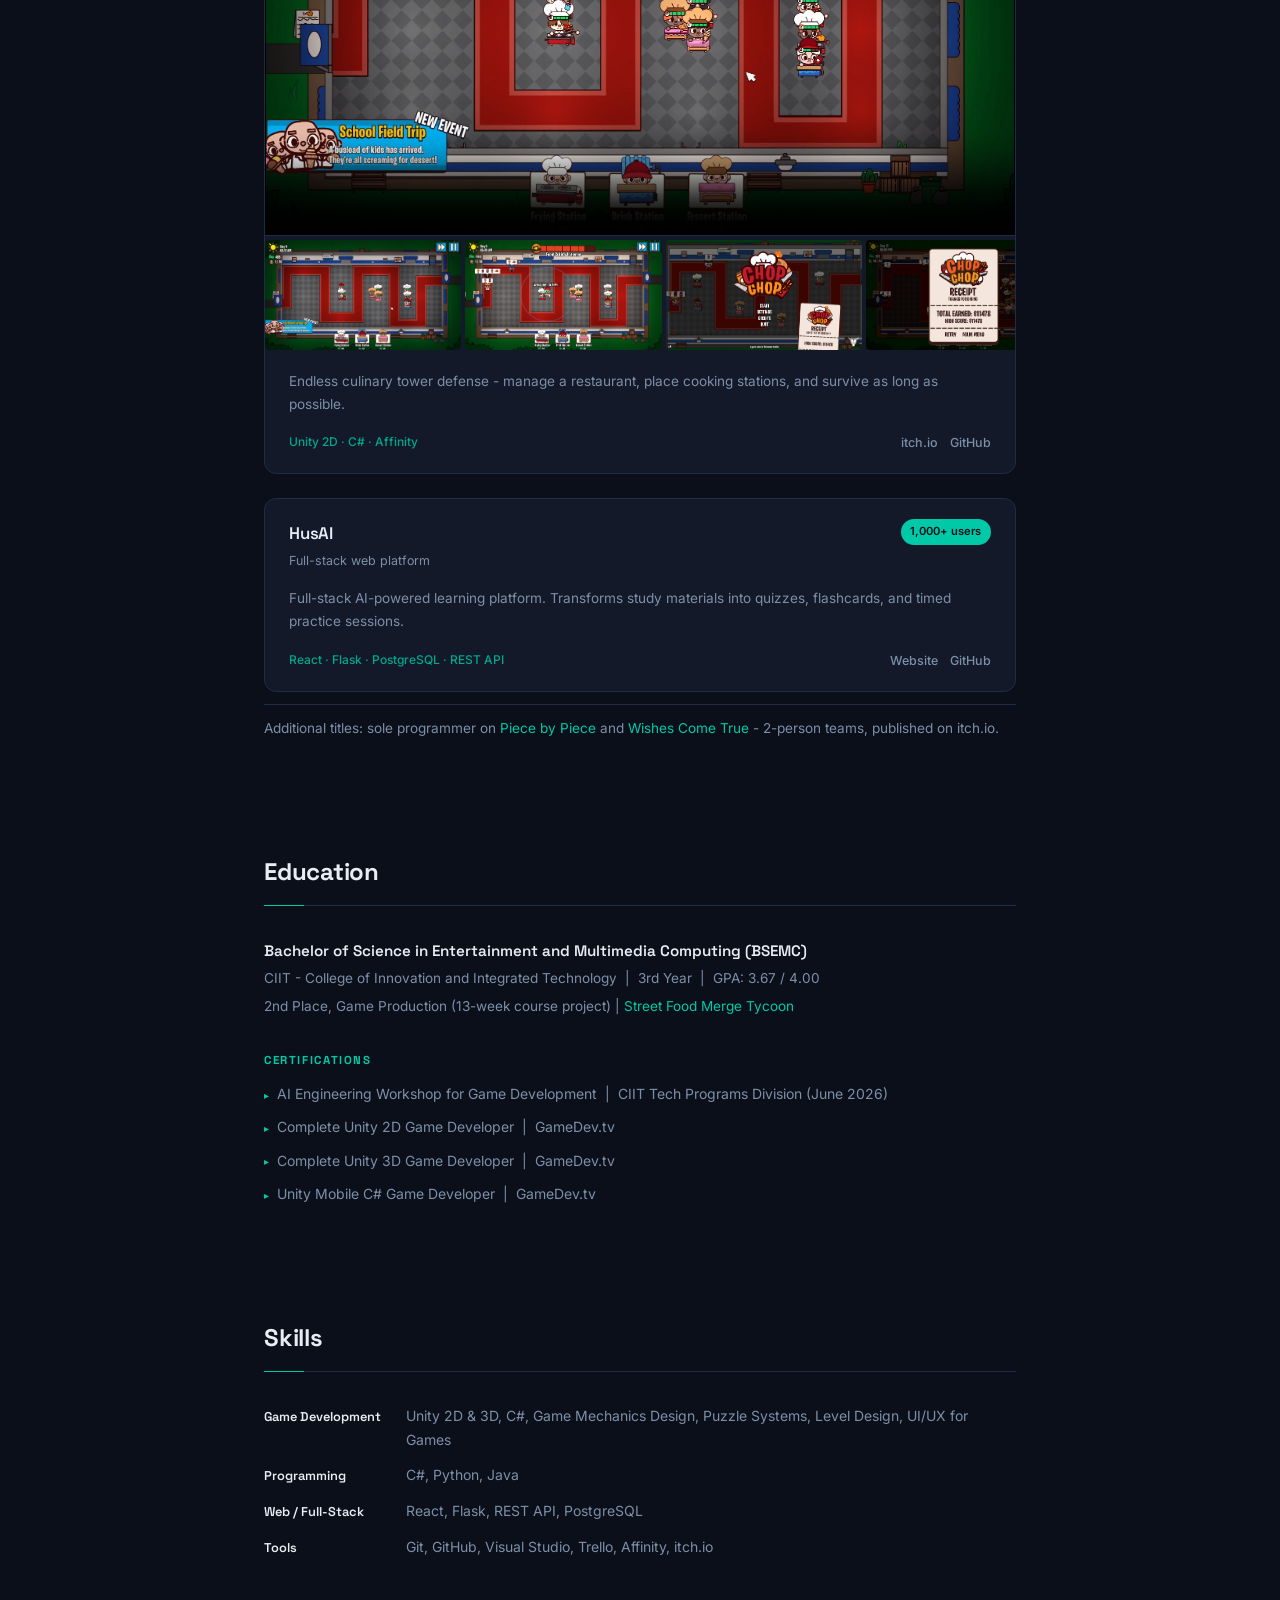
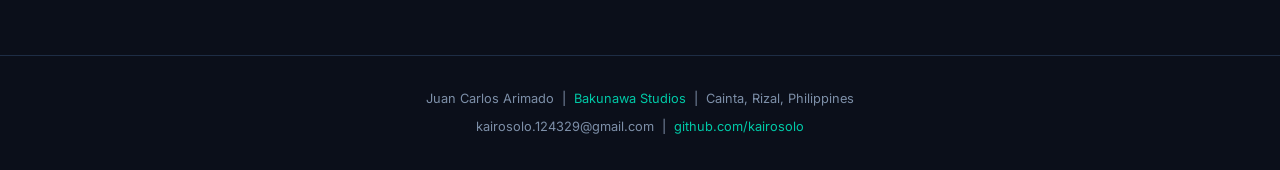
==== commit 789ffb76: "Portfolio design pass: hierarchy, motion, accessibility - Hero award chip: pulled GDAP GameOn! win o" ====
--- a/index.html
+++ b/index.html
@@ -13,13 +13,18 @@
       --surface:   #131929;
       --border:    #1E2D45;
       --accent:    #00C9A7;
-      --accent-dim:#007A66;
+      --accent-dim:#00A88C;
       --text:      #E6EDF3;
       --muted:     #7D8FA8;
       --link:      #00C9A7;
-    }
-
-    html { scroll-behavior: smooth; }
+
+      --ease-out:    cubic-bezier(0.23, 1, 0.32, 1);
+      --ease-in-out: cubic-bezier(0.77, 0, 0.175, 1);
+    }
+
+    @media (prefers-reduced-motion: no-preference) {
+      html { scroll-behavior: smooth; }
+    }
 
     body {
       background: var(--bg);
@@ -29,19 +34,32 @@
       line-height: 1.7;
     }
 
+    :focus-visible {
+      outline: 2px solid var(--accent);
+      outline-offset: 3px;
+      border-radius: 3px;
+    }
+
     /* NAV */
     nav {
       position: fixed;
       top: 0; left: 0; right: 0;
       z-index: 100;
-      background: rgba(11, 15, 26, 0.92);
-      backdrop-filter: blur(10px);
-      border-bottom: 1px solid var(--border);
+      background: rgba(11, 15, 26, 0.65);
+      backdrop-filter: blur(20px) saturate(180%);
+      -webkit-backdrop-filter: blur(20px) saturate(180%);
+      border-bottom: 1px solid transparent;
+      transition: border-color 200ms ease, background 200ms ease;
       display: flex;
       justify-content: space-between;
       align-items: center;
       padding: 0 2rem;
       height: 56px;
+    }
+
+    nav[data-scrolled] {
+      border-bottom-color: var(--border);
+      background: rgba(11, 15, 26, 0.8);
     }
 
     .nav-brand {
@@ -64,10 +82,12 @@
       text-decoration: none;
       font-size: 0.85rem;
       font-weight: 500;
-      transition: color 0.2s;
-    }
-
-    .nav-links a:hover { color: var(--text); }
+      transition: color 160ms ease;
+    }
+
+    @media (hover: hover) and (pointer: fine) {
+      .nav-links a:hover { color: var(--text); }
+    }
 
     /* LAYOUT */
     main {
@@ -78,6 +98,7 @@
 
     section {
       padding: 5rem 0 2rem;
+      scroll-margin-top: 56px;
     }
 
     /* HERO */
@@ -100,9 +121,31 @@
       font-family: 'Space Grotesk', sans-serif;
       font-size: clamp(2rem, 5vw, 3rem);
       font-weight: 700;
-      line-height: 1.1;
+      line-height: 1.05;
+      letter-spacing: -0.02em;
       color: var(--text);
-      margin-bottom: 1rem;
+      margin-bottom: 1.25rem;
+    }
+
+    .hero-award {
+      display: inline-flex;
+      align-items: center;
+      flex-wrap: wrap;
+      gap: 0.1rem 0.5rem;
+      padding: 0.4rem 0.9rem;
+      border-radius: 99px;
+      border: 1px solid rgba(0, 201, 167, 0.35);
+      background: rgba(0, 201, 167, 0.1);
+      color: var(--accent);
+      font-size: 0.82rem;
+      font-weight: 600;
+      line-height: 1.35;
+      margin-bottom: 1.25rem;
+    }
+
+    .hero-award span {
+      color: var(--text);
+      font-weight: 400;
     }
 
     .hero-sub {
@@ -127,25 +170,51 @@
       font-size: 0.85rem;
       font-weight: 600;
       text-decoration: none;
-      transition: all 0.2s;
-    }
+      transition: background 160ms ease, border-color 160ms ease,
+                  color 160ms ease, transform 160ms var(--ease-out);
+    }
+
+    .btn:active { transform: scale(0.97); }
 
     .btn-primary {
       background: var(--accent);
       color: #0B0F1A;
     }
 
-    .btn-primary:hover { background: #00e8c0; }
-
     .btn-ghost {
       border: 1px solid var(--border);
       color: var(--muted);
     }
 
-    .btn-ghost:hover { border-color: var(--accent); color: var(--accent); }
+    @media (hover: hover) and (pointer: fine) {
+      .btn-primary:hover { background: #00e8c0; }
+      .btn-ghost:hover { border-color: var(--accent); color: var(--accent); }
+    }
 
     /* SECTION HEADER */
-    .section-label {
+    h2 {
+      font-family: 'Space Grotesk', sans-serif;
+      font-size: 1.5rem;
+      font-weight: 700;
+      letter-spacing: -0.01em;
+      color: var(--text);
+      margin-bottom: 2rem;
+      padding-bottom: 0.75rem;
+      border-bottom: 1px solid var(--border);
+      position: relative;
+    }
+
+    h2::after {
+      content: '';
+      position: absolute;
+      left: 0;
+      bottom: -1px;
+      width: 40px;
+      height: 1px;
+      background: var(--accent);
+    }
+
+    .sub-label {
       font-family: 'Space Grotesk', sans-serif;
       font-size: 0.72rem;
       font-weight: 700;
@@ -155,16 +224,6 @@
       margin-bottom: 0.5rem;
     }
 
-    h2 {
-      font-family: 'Space Grotesk', sans-serif;
-      font-size: 1.5rem;
-      font-weight: 700;
-      color: var(--text);
-      margin-bottom: 2rem;
-      padding-bottom: 0.75rem;
-      border-bottom: 1px solid var(--border);
-    }
-
     /* EXPERIENCE */
     .exp-item {
       margin-bottom: 2.25rem;
@@ -230,51 +289,51 @@
       border: 1px solid var(--border);
       border-radius: 12px;
       overflow: hidden;
-      transition: border-color 0.2s;
-    }
-
-    .project-card:hover { border-color: var(--accent-dim); }
-
-    .project-body { padding: 1.25rem 1.5rem; }
+      transition: border-color 200ms ease;
+    }
+
+    @media (hover: hover) and (pointer: fine) {
+      .project-card:hover { border-color: var(--accent-dim); }
+    }
+
+    .project-head {
+      padding: 1.25rem 1.5rem 1rem;
+    }
+
+    .project-body {
+      padding: 1.25rem 1.5rem;
+    }
 
     .project-top {
       display: flex;
       justify-content: space-between;
       align-items: flex-start;
       gap: 1rem;
-      margin-bottom: 0.4rem;
     }
 
     .project-name {
       font-family: 'Space Grotesk', sans-serif;
       font-weight: 600;
-      font-size: 1rem;
+      font-size: 1.05rem;
+      letter-spacing: -0.01em;
       color: var(--text);
+    }
+
+    .project-studio {
+      font-size: 0.78rem;
+      color: var(--muted);
+      margin-top: 0.15rem;
     }
 
     .project-badge {
       font-size: 0.7rem;
       font-weight: 600;
-      padding: 0.2rem 0.55rem;
+      padding: 0.2rem 0.6rem;
       border-radius: 99px;
-      background: rgba(0, 201, 167, 0.12);
-      color: var(--accent);
+      background: var(--accent);
+      color: #0B0F1A;
       white-space: nowrap;
       flex-shrink: 0;
-    }
-
-    .project-desc {
-      font-size: 0.85rem;
-      color: var(--muted);
-      margin-bottom: 1rem;
-    }
-
-    .project-footer {
-      display: flex;
-      justify-content: space-between;
-      align-items: center;
-      flex-wrap: wrap;
-      gap: 0.5rem;
     }
 
     /* MEDIA */
@@ -282,10 +341,13 @@
       width: 100%;
       display: block;
       background: #000;
-      height: 360px;
-      object-fit: cover;
-    }
-
+      aspect-ratio: 16 / 9;
+      border-top: 1px solid var(--border);
+      border-bottom: 1px solid var(--border);
+    }
+
+    /* Vertical footage keeps the same 16/9 frame as everything else — it
+       pillarboxes rather than breaking the rhythm of the card stack. */
     .project-video.portrait {
       object-fit: contain;
     }
@@ -299,20 +361,35 @@
     }
 
     .screenshot-strip::-webkit-scrollbar { display: none; }
+
+    .screenshot-strip button {
+      padding: 0;
+      border: 0;
+      background: none;
+      cursor: zoom-in;
+      flex-shrink: 0;
+      line-height: 0;
+      border-radius: 4px;
+      transition: transform 160ms var(--ease-out), filter 160ms ease;
+    }
+
+    .screenshot-strip button:active { transform: scale(0.98); }
+
+    @media (hover: hover) and (pointer: fine) {
+      .screenshot-strip button:hover {
+        transform: scale(1.03);
+        filter: brightness(1.1);
+      }
+    }
 
     .screenshot-strip img {
       height: 110px;
       width: auto;
       object-fit: cover;
       border-radius: 4px;
-      flex-shrink: 0;
-      cursor: pointer;
-      transition: opacity 0.2s;
-    }
-
-    .screenshot-strip img:hover { opacity: 0.85; }
-
-    /* Portrait strip for vertical games */
+      display: block;
+    }
+
     .screenshot-strip.portrait img {
       height: 160px;
       width: auto;
@@ -320,23 +397,57 @@
 
     /* Lightbox */
     .lightbox {
-      display: none;
       position: fixed;
       inset: 0;
-      background: rgba(0,0,0,0.9);
+      background: rgba(0, 0, 0, 0.9);
       z-index: 999;
       align-items: center;
       justify-content: center;
       cursor: zoom-out;
-    }
-
-    .lightbox.active { display: flex; }
+      display: flex;
+      opacity: 0;
+      pointer-events: none;
+      transition: opacity 180ms var(--ease-out);
+    }
+
+    .lightbox.active {
+      opacity: 1;
+      pointer-events: auto;
+    }
 
     .lightbox img {
       max-width: 92vw;
       max-height: 92vh;
       object-fit: contain;
       border-radius: 6px;
+      transform: scale(0.96);
+      transition: transform 180ms var(--ease-out);
+    }
+
+    .lightbox.active img { transform: scale(1); }
+
+    .lightbox-close {
+      position: absolute;
+      top: 1rem;
+      right: 1rem;
+      width: 40px;
+      height: 40px;
+      border-radius: 99px;
+      border: 1px solid rgba(230, 237, 243, 0.2);
+      background: rgba(19, 25, 41, 0.7);
+      backdrop-filter: blur(12px);
+      -webkit-backdrop-filter: blur(12px);
+      color: var(--text);
+      font-size: 1.1rem;
+      line-height: 1;
+      cursor: pointer;
+      transition: background 160ms ease, transform 160ms var(--ease-out);
+    }
+
+    .lightbox-close:active { transform: scale(0.94); }
+
+    @media (hover: hover) and (pointer: fine) {
+      .lightbox-close:hover { background: rgba(19, 25, 41, 0.95); }
     }
 
     .project-tech {
@@ -345,6 +456,20 @@
       font-weight: 500;
     }
 
+    .project-desc {
+      font-size: 0.85rem;
+      color: var(--muted);
+      margin-bottom: 1rem;
+    }
+
+    .project-footer {
+      display: flex;
+      justify-content: space-between;
+      align-items: center;
+      flex-wrap: wrap;
+      gap: 0.5rem;
+    }
+
     .project-links {
       display: flex;
       gap: 0.75rem;
@@ -355,10 +480,12 @@
       color: var(--muted);
       text-decoration: none;
       font-weight: 500;
-      transition: color 0.2s;
-    }
-
-    .project-links a:hover { color: var(--accent); }
+      transition: color 160ms ease;
+    }
+
+    @media (hover: hover) and (pointer: fine) {
+      .project-links a:hover { color: var(--accent); }
+    }
 
     /* ADDITIONAL TITLES */
     .additional-titles {
@@ -473,6 +600,23 @@
       .nav-links { gap: 1rem; }
       .exp-header { flex-direction: column; gap: 0; }
       .skill-label { min-width: 110px; }
+      .project-top { flex-direction: column; gap: 0.5rem; }
+    }
+
+    /* REDUCED MOTION */
+    @media (prefers-reduced-motion: reduce) {
+      *, *::before, *::after {
+        transition-duration: 0.01ms !important;
+        animation-duration: 0.01ms !important;
+        animation-iteration-count: 1 !important;
+      }
+      .lightbox { transition: opacity 150ms ease; }
+      .lightbox img,
+      .lightbox.active img { transform: none; }
+      .btn:active,
+      .screenshot-strip button:active,
+      .screenshot-strip button:hover,
+      .lightbox-close:active { transform: none; }
     }
   </style>
 </head>
@@ -494,12 +638,15 @@
   <section id="hero">
     <p class="hero-eyebrow">Co-founder, Bakunawa Studios</p>
     <h1>Juan Carlos<br>Arimado</h1>
+    <p class="hero-award">
+      Winner, Best Desktop/Console Game <span>GDAP GameOn! Awards 2026</span>
+    </p>
     <p class="hero-sub">
       Unity C# game developer and 3rd-year BSEMC student based in Cainta, Rizal.
-      Winner, Best Desktop/Console Game - GDAP GameOn! Awards 2026. Shipped 4 titles across Steam and itch.io, including a top 4% finish at GMTK Game Jam 2025 (#347 of 9,529 entries).
+      Shipped 4 titles across Steam and itch.io, including a top 4% finish at GMTK Game Jam 2025 (#347 of 9,529 entries).
     </p>
     <div class="hero-links">
-      <a class="btn btn-primary" href="https://github.com/kairosolo/arimado-portfolio/blob/main/Arimado%20CV.pdf">Download CV</a>
+      <a class="btn btn-primary" href="Arimado%20CV.pdf" download>Download CV</a>
       <a class="btn btn-ghost" href="https://github.com/kairosolo" target="_blank" rel="noopener">GitHub</a>
       <a class="btn btn-ghost" href="mailto:kairosolo.124329@gmail.com">Email</a>
       <a class="btn btn-ghost" href="https://www.linkedin.com/in/juan-carlos-arimado/" target="_blank" rel="noopener">LinkedIn</a>
@@ -509,8 +656,7 @@
 
   <!-- EXPERIENCE -->
   <section id="experience">
-    <p class="section-label">Experience</p>
-    <h2>Work</h2>
+    <h2>Experience</h2>
 
     <div class="exp-item">
       <div class="exp-header">
@@ -540,28 +686,33 @@
 
   <!-- PROJECTS -->
   <section id="projects">
-    <p class="section-label">Projects</p>
-    <h2>Notable Work</h2>
+    <h2>Projects</h2>
 
     <div class="projects-grid">
 
       <!-- LOOPHOLE -->
       <div class="project-card">
-        <video class="project-video" controls muted preload="metadata">
+        <div class="project-head">
+          <div class="project-top">
+            <div>
+              <div class="project-name">Loophole: The Prison Break</div>
+              <div class="project-studio">Bakunawa Studios</div>
+            </div>
+            <div class="project-badge">Award winner</div>
+          </div>
+        </div>
+        <video class="project-video" controls muted preload="metadata"
+               poster="Media/Loophole/New%20SS1.png">
           <source src="Media/Loophole/Loophole%2C%20Trailer.mp4" type="video/mp4">
         </video>
         <div class="screenshot-strip">
-          <img src="Media/Loophole/New%20SS1.png" alt="Loophole screenshot 1" onclick="openLightbox(this.src)">
-          <img src="Media/Loophole/New%20SS2.png" alt="Loophole screenshot 2" onclick="openLightbox(this.src)">
-          <img src="Media/Loophole/New%20SS3.png" alt="Loophole screenshot 3" onclick="openLightbox(this.src)">
-          <img src="Media/Loophole/New%20SS4.png" alt="Loophole screenshot 4" onclick="openLightbox(this.src)">
-          <img src="Media/Loophole/New%20SS5.png" alt="Loophole screenshot 5" onclick="openLightbox(this.src)">
+          <button type="button" onclick="openLightbox(this)"><img src="Media/Loophole/New%20SS1.png" alt="Loophole screenshot 1"></button>
+          <button type="button" onclick="openLightbox(this)"><img src="Media/Loophole/New%20SS2.png" alt="Loophole screenshot 2"></button>
+          <button type="button" onclick="openLightbox(this)"><img src="Media/Loophole/New%20SS3.png" alt="Loophole screenshot 3"></button>
+          <button type="button" onclick="openLightbox(this)"><img src="Media/Loophole/New%20SS4.png" alt="Loophole screenshot 4"></button>
+          <button type="button" onclick="openLightbox(this)"><img src="Media/Loophole/New%20SS5.png" alt="Loophole screenshot 5"></button>
         </div>
         <div class="project-body">
-          <div class="project-top">
-            <div class="project-name">Loophole: The Prison Break</div>
-            <div class="project-badge">Bakunawa Studios</div>
-          </div>
           <p class="project-desc">3D time-loop puzzle platformer - GMTK Game Jam 2025. Top 4% in Enjoyment (#347 of 9,529 entries). 150+ Steam wishlists. <strong style="color:var(--accent)">Winner, Best Desktop/Console Game</strong> + nominated for Innovation Award and Game of the Year - GDAP GameOn! Awards 2026 (School Category).</p>
           <div class="project-footer">
             <div class="project-tech">Unity 3D · C# · Affinity</div>
@@ -575,23 +726,29 @@
 
       <!-- STREET FOOD MERGE TYCOON -->
       <div class="project-card">
-        <video class="project-video portrait" controls muted preload="metadata">
+        <div class="project-head">
+          <div class="project-top">
+            <div>
+              <div class="project-name">Street Food Merge Tycoon</div>
+              <div class="project-studio">Bakunawa Studios</div>
+            </div>
+            <div class="project-badge">2nd Place</div>
+          </div>
+        </div>
+        <video class="project-video portrait" controls muted preload="metadata"
+               poster="Media/StreetFoodMergeTycoon/ss1.png">
           <source src="Media/StreetFoodMergeTycoon/StreetFoodMergeTycoon%2C%20Trailer.mp4" type="video/mp4">
         </video>
         <div class="screenshot-strip portrait">
-          <img src="Media/StreetFoodMergeTycoon/ss1.png" alt="Street Food screenshot 1" onclick="openLightbox(this.src)">
-          <img src="Media/StreetFoodMergeTycoon/ss2.png" alt="Street Food screenshot 2" onclick="openLightbox(this.src)">
-          <img src="Media/StreetFoodMergeTycoon/ss3.png" alt="Street Food screenshot 3" onclick="openLightbox(this.src)">
-          <img src="Media/StreetFoodMergeTycoon/ss4.png" alt="Street Food screenshot 4" onclick="openLightbox(this.src)">
+          <button type="button" onclick="openLightbox(this)"><img src="Media/StreetFoodMergeTycoon/ss1.png" alt="Street Food Merge Tycoon screenshot 1"></button>
+          <button type="button" onclick="openLightbox(this)"><img src="Media/StreetFoodMergeTycoon/ss2.png" alt="Street Food Merge Tycoon screenshot 2"></button>
+          <button type="button" onclick="openLightbox(this)"><img src="Media/StreetFoodMergeTycoon/ss3.png" alt="Street Food Merge Tycoon screenshot 3"></button>
+          <button type="button" onclick="openLightbox(this)"><img src="Media/StreetFoodMergeTycoon/ss4.png" alt="Street Food Merge Tycoon screenshot 4"></button>
         </div>
         <div class="project-body">
-          <div class="project-top">
-            <div class="project-name">Street Food Merge Tycoon</div>
-            <div class="project-badge">2nd Place</div>
-          </div>
           <p class="project-desc">2nd place in Game Production (13-week course project). A merge tycoon game set in a Philippine street food scene.</p>
           <div class="project-footer">
-            <div class="project-tech">Unity 2D · C#</div>
+            <div class="project-tech">Unity 2D · C# · Affinity</div>
             <div class="project-links">
               <a href="https://studiosbakunawa.itch.io/street-food-merge-tycoon" target="_blank" rel="noopener">itch.io</a>
             </div>
@@ -601,23 +758,29 @@
 
       <!-- CHOP CHOP TD -->
       <div class="project-card">
-        <video class="project-video" controls muted preload="metadata">
+        <div class="project-head">
+          <div class="project-top">
+            <div>
+              <div class="project-name">Chop Chop TD</div>
+              <div class="project-studio">Bakunawa Studios</div>
+            </div>
+            <div class="project-badge">5★ on itch.io</div>
+          </div>
+        </div>
+        <video class="project-video" controls muted preload="metadata"
+               poster="Media/ChopChopTD/ss1.png">
           <source src="Media/ChopChopTD/ChopChopTD%2C%20Trailer.mp4" type="video/mp4">
         </video>
         <div class="screenshot-strip">
-          <img src="Media/ChopChopTD/ss1.png" alt="Chop Chop TD screenshot 1" onclick="openLightbox(this.src)">
-          <img src="Media/ChopChopTD/ss2.png" alt="Chop Chop TD screenshot 2" onclick="openLightbox(this.src)">
-          <img src="Media/ChopChopTD/ss3.png" alt="Chop Chop TD screenshot 3" onclick="openLightbox(this.src)">
-          <img src="Media/ChopChopTD/ss4.png" alt="Chop Chop TD screenshot 4" onclick="openLightbox(this.src)">
+          <button type="button" onclick="openLightbox(this)"><img src="Media/ChopChopTD/ss1.png" alt="Chop Chop TD screenshot 1"></button>
+          <button type="button" onclick="openLightbox(this)"><img src="Media/ChopChopTD/ss2.png" alt="Chop Chop TD screenshot 2"></button>
+          <button type="button" onclick="openLightbox(this)"><img src="Media/ChopChopTD/ss3.png" alt="Chop Chop TD screenshot 3"></button>
+          <button type="button" onclick="openLightbox(this)"><img src="Media/ChopChopTD/ss4.png" alt="Chop Chop TD screenshot 4"></button>
         </div>
         <div class="project-body">
-          <div class="project-top">
-            <div class="project-name">Chop Chop TD</div>
-            <div class="project-badge">Bakunawa Studios</div>
-          </div>
-          <p class="project-desc">Endless culinary tower defense - manage a restaurant, place cooking stations, and survive as long as possible. 5-star rating on itch.io.</p>
+          <p class="project-desc">Endless culinary tower defense - manage a restaurant, place cooking stations, and survive as long as possible.</p>
           <div class="project-footer">
-            <div class="project-tech">Unity 2D · C#</div>
+            <div class="project-tech">Unity 2D · C# · Affinity</div>
             <div class="project-links">
               <a href="https://studiosbakunawa.itch.io/chop-chop-td" target="_blank" rel="noopener">itch.io</a>
               <a href="https://github.com/kairosolo/foodrushtd" target="_blank" rel="noopener">GitHub</a>
@@ -628,11 +791,16 @@
 
       <!-- HUSAI -->
       <div class="project-card">
-        <div class="project-body">
+        <div class="project-head">
           <div class="project-top">
-            <div class="project-name">HusAI</div>
+            <div>
+              <div class="project-name">HusAI</div>
+              <div class="project-studio">Full-stack web platform</div>
+            </div>
             <div class="project-badge">1,000+ users</div>
           </div>
+        </div>
+        <div class="project-body" style="padding-top: 0;">
           <p class="project-desc">Full-stack AI-powered learning platform. Transforms study materials into quizzes, flashcards, and timed practice sessions.</p>
           <div class="project-footer">
             <div class="project-tech">React · Flask · PostgreSQL · REST API</div>
@@ -653,17 +821,11 @@
       <a href="https://kairosolo.itch.io/wishes-come-true" target="_blank" rel="noopener">Wishes Come True</a>
       - 2-person teams, published on itch.io.
     </div>
-
-    <!-- LIGHTBOX -->
-    <div class="lightbox" id="lightbox" onclick="closeLightbox()">
-      <img id="lightbox-img" src="" alt="Screenshot">
-    </div>
   </section>
 
   <!-- EDUCATION -->
   <section id="education">
-    <p class="section-label">Education</p>
-    <h2>Background</h2>
+    <h2>Education</h2>
 
     <div class="edu-item">
       <div class="edu-name">Bachelor of Science in Entertainment and Multimedia Computing (BSEMC)</div>
@@ -674,7 +836,7 @@
       </div>
     </div>
 
-    <p class="section-label" style="margin-top: 2rem;">Certifications</p>
+    <p class="sub-label" style="margin-top: 2rem;">Certifications</p>
     <ul class="cert-list" style="margin-top: 0.75rem;">
       <li>AI Engineering Workshop for Game Development &nbsp;|&nbsp; CIIT Tech Programs Division (June 2026)</li>
       <li>Complete Unity 2D Game Developer &nbsp;|&nbsp; GameDev.tv</li>
@@ -685,8 +847,7 @@
 
   <!-- SKILLS -->
   <section id="skills">
-    <p class="section-label">Skills</p>
-    <h2>Technical</h2>
+    <h2>Skills</h2>
 
     <div class="skills-grid">
       <div class="skill-row">
@@ -715,15 +876,45 @@
   <p style="margin-top: 0.4rem;">kairosolo.124329@gmail.com &nbsp;|&nbsp; <a href="https://github.com/kairosolo">github.com/kairosolo</a></p>
 </footer>
 
+<!-- LIGHTBOX -->
+<div class="lightbox" id="lightbox" role="dialog" aria-modal="true" aria-label="Screenshot viewer" onclick="closeLightbox()">
+  <button type="button" class="lightbox-close" aria-label="Close screenshot" onclick="closeLightbox()">✕</button>
+  <img id="lightbox-img" src="" alt="">
+</div>
+
 <script>
-  function openLightbox(src) {
-    document.getElementById('lightbox-img').src = src;
-    document.getElementById('lightbox').classList.add('active');
+  const lightbox = document.getElementById('lightbox');
+  const lightboxImg = document.getElementById('lightbox-img');
+  const lightboxClose = lightbox.querySelector('.lightbox-close');
+  let lastTrigger = null;
+
+  function openLightbox(trigger) {
+    const img = trigger.querySelector('img');
+    lastTrigger = trigger;
+    lightboxImg.src = img.src;
+    lightboxImg.alt = img.alt;
+    lightbox.classList.add('active');
+    document.body.style.overflow = 'hidden';
+    lightboxClose.focus();
   }
+
   function closeLightbox() {
-    document.getElementById('lightbox').classList.remove('active');
+    if (!lightbox.classList.contains('active')) return;
+    lightbox.classList.remove('active');
+    document.body.style.overflow = '';
+    if (lastTrigger) { lastTrigger.focus(); lastTrigger = null; }
   }
-  document.addEventListener('keydown', e => { if (e.key === 'Escape') closeLightbox(); });
+
+  document.addEventListener('keydown', e => {
+    if (!lightbox.classList.contains('active')) return;
+    if (e.key === 'Escape') closeLightbox();
+    if (e.key === 'Tab') { e.preventDefault(); lightboxClose.focus(); }
+  });
+
+  const nav = document.querySelector('nav');
+  const onScroll = () => nav.toggleAttribute('data-scrolled', window.scrollY > 8);
+  onScroll();
+  window.addEventListener('scroll', onScroll, { passive: true });
 </script>
 </body>
 </html>
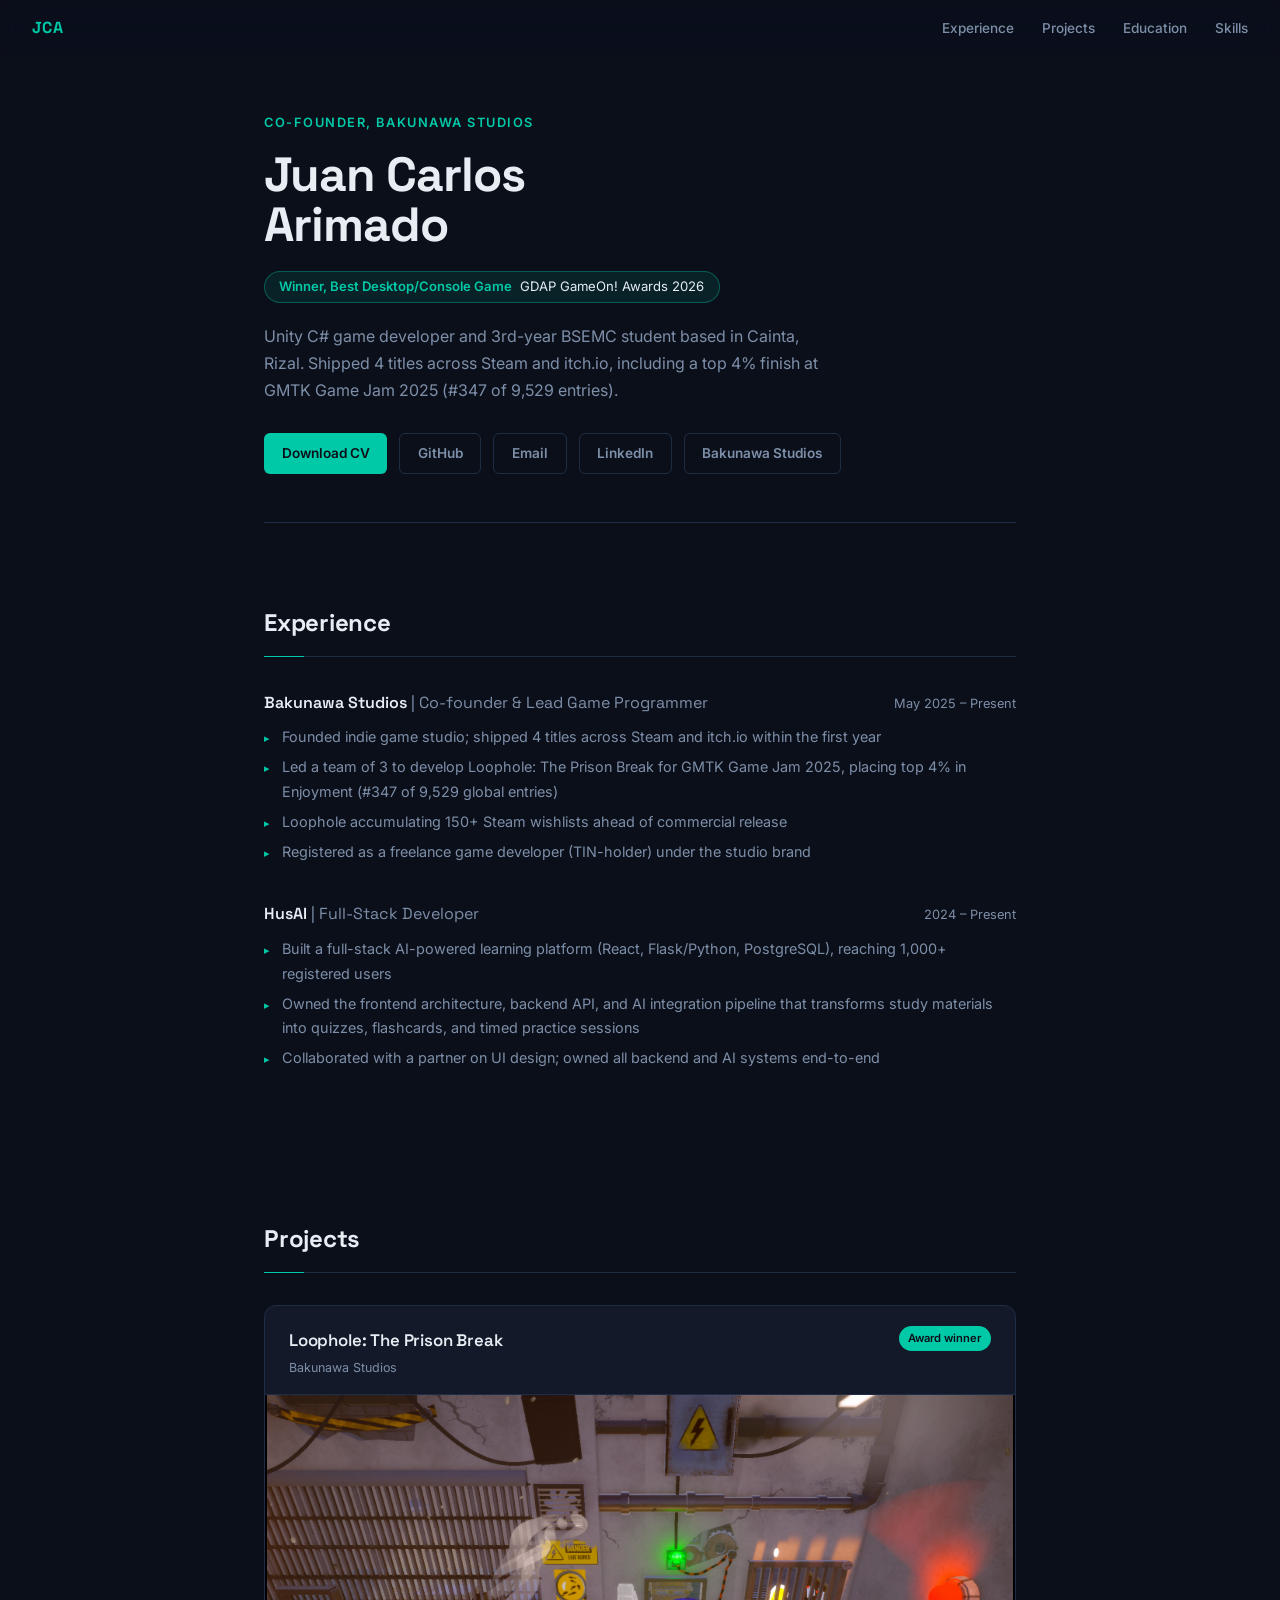
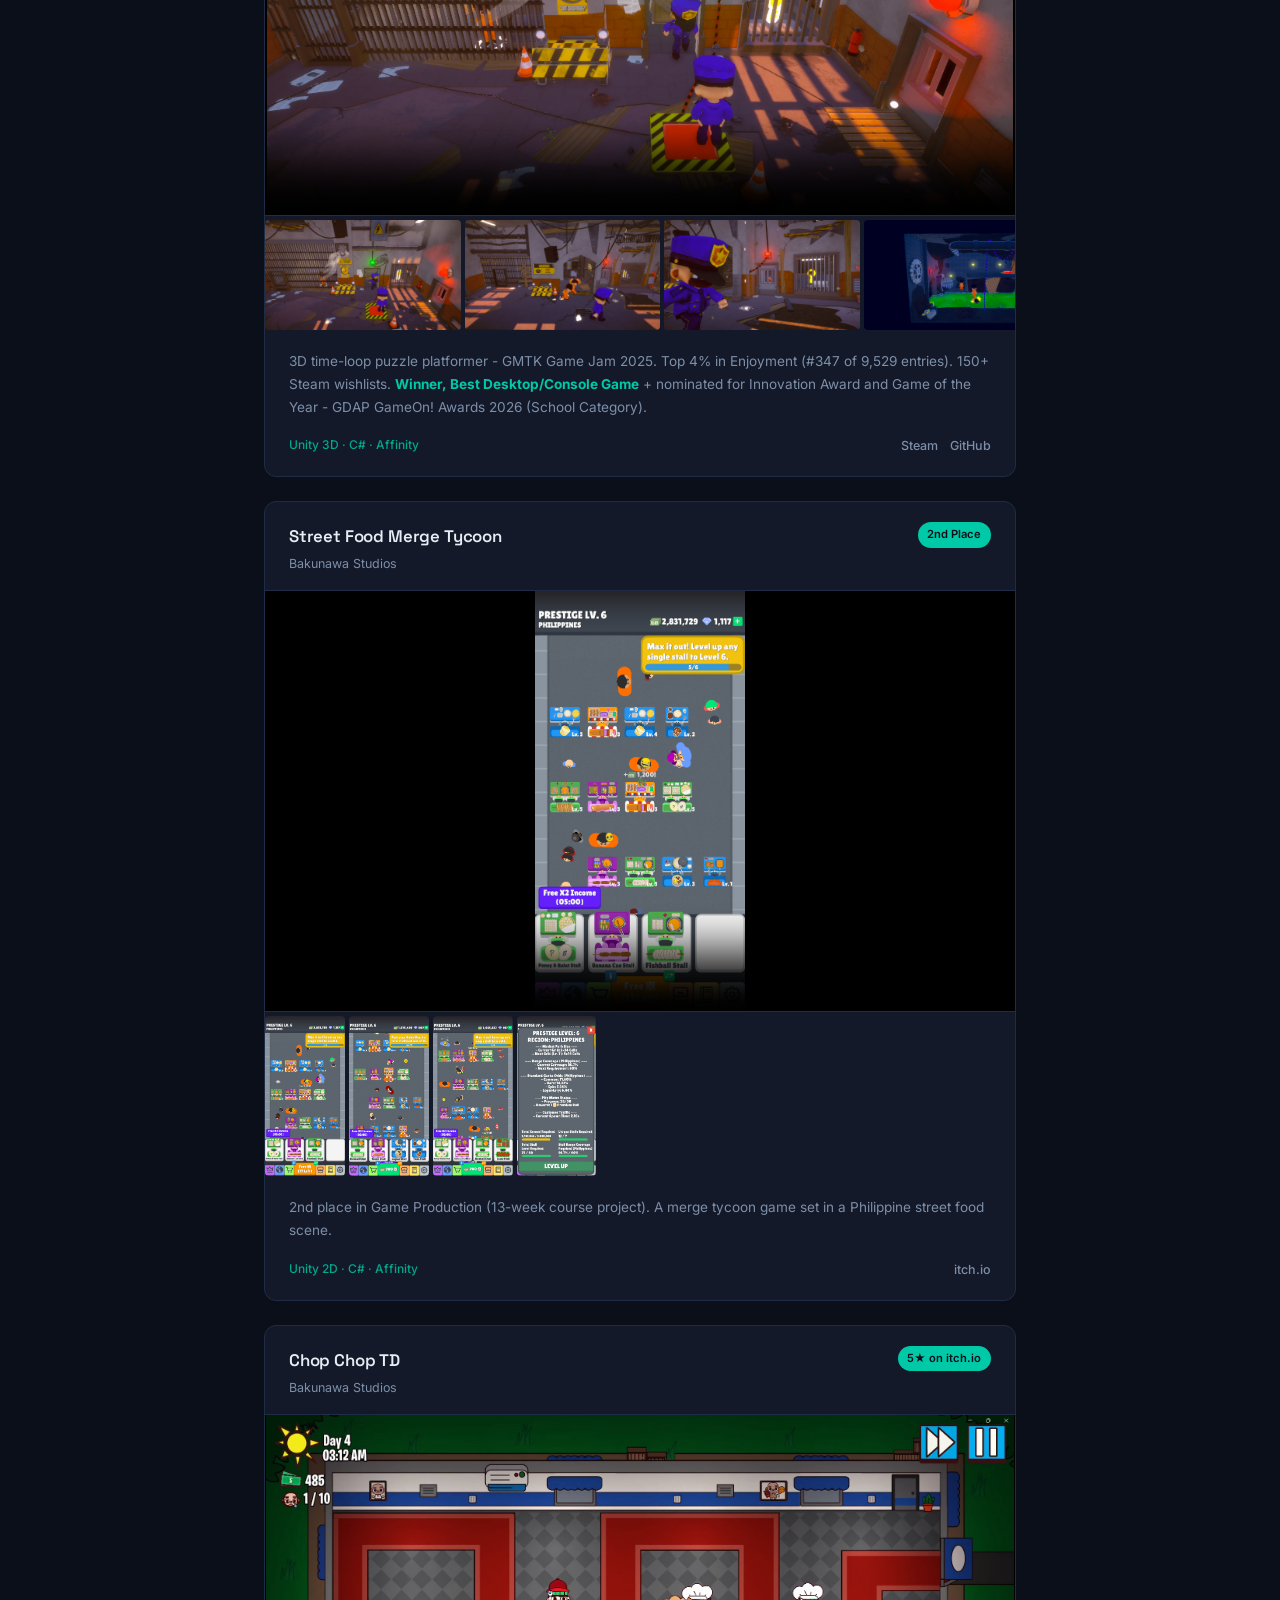
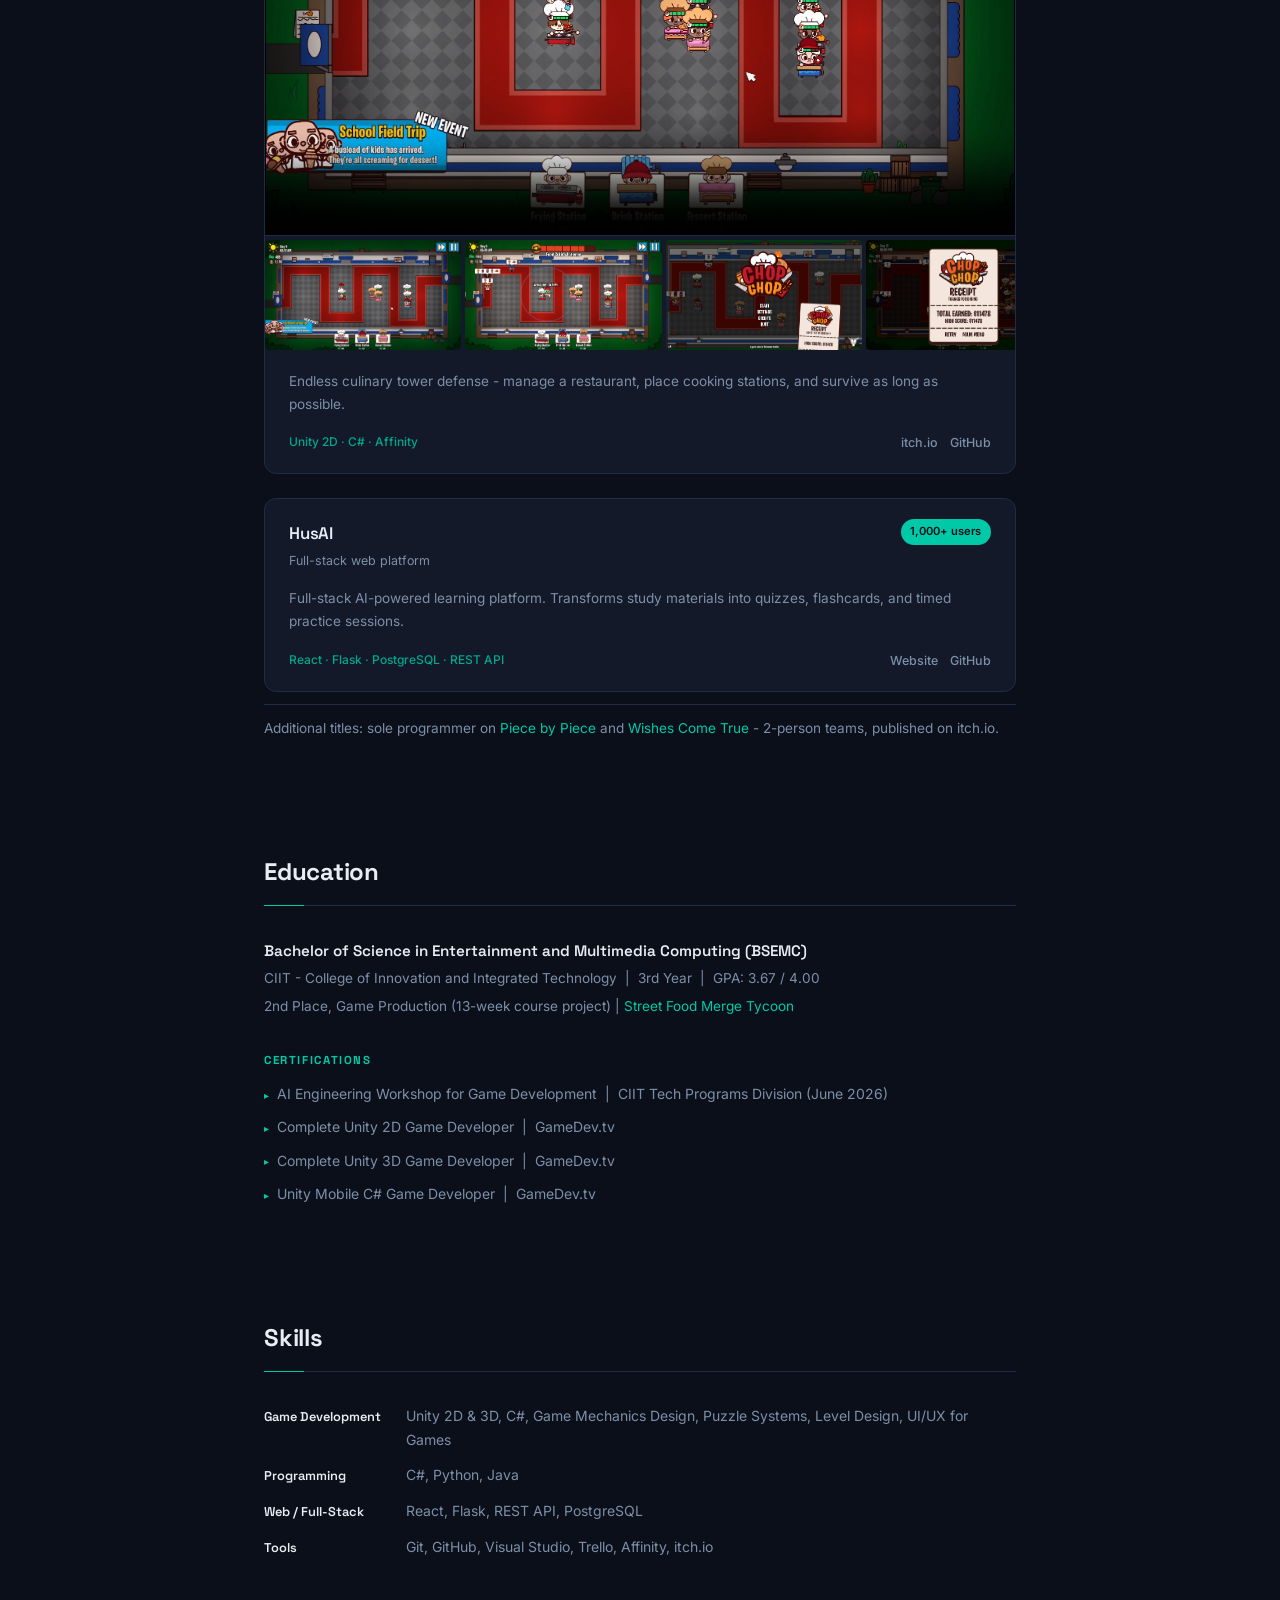
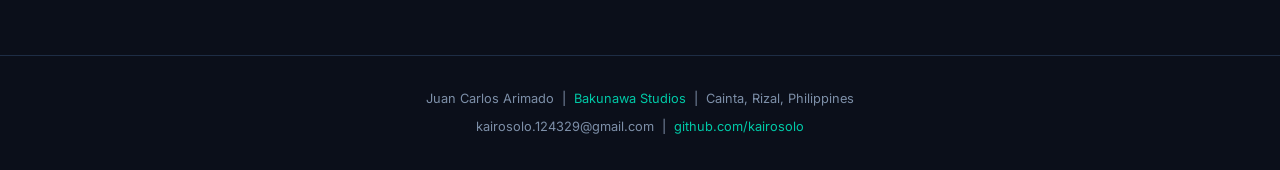
==== commit 5ba3188f: "Loophole Screenshots and SEO - Loophole Screenshots: added New SS6, SS7, SS8 to the screenshot strip" ====
--- a/index.html
+++ b/index.html
@@ -4,6 +4,89 @@
   <meta charset="UTF-8" />
   <meta name="viewport" content="width=device-width, initial-scale=1.0" />
   <title>Juan Carlos Arimado | Game Developer</title>
+  <meta name="description" content="Juan Carlos Arimado (Kairosolo): Unity C# game developer, co-founder of Bakunawa Studios, and creator of award-winning Loophole: The Prison Break." />
+  <meta name="author" content="Juan Carlos Arimado" />
+  <meta name="robots" content="index, follow" />
+  <meta name="theme-color" content="#0B0F1A" />
+  <link rel="canonical" href="https://kairosolo.github.io/arimado-portfolio/" />
+
+  <meta property="og:type" content="profile" />
+  <meta property="og:site_name" content="Juan Carlos Arimado" />
+  <meta property="og:title" content="Juan Carlos Arimado | Game Developer" />
+  <meta property="og:description" content="Unity C# game developer and co-founder of Bakunawa Studios. Creator of Loophole: The Prison Break, winner of Best Desktop/Console Game at GDAP GameOn! Awards 2026." />
+  <meta property="og:url" content="https://kairosolo.github.io/arimado-portfolio/" />
+  <meta property="og:image" content="https://kairosolo.github.io/arimado-portfolio/Media/Loophole/New%20SS1.png" />
+  <meta property="og:image:width" content="1920" />
+  <meta property="og:image:height" content="1080" />
+  <meta property="og:image:alt" content="Loophole: The Prison Break gameplay screenshot" />
+  <meta property="profile:first_name" content="Juan Carlos" />
+  <meta property="profile:last_name" content="Arimado" />
+  <meta name="twitter:card" content="summary_large_image" />
+  <meta name="twitter:title" content="Juan Carlos Arimado | Game Developer" />
+  <meta name="twitter:description" content="Unity C# game developer and co-founder of Bakunawa Studios. Creator of Loophole: The Prison Break." />
+  <meta name="twitter:image" content="https://kairosolo.github.io/arimado-portfolio/Media/Loophole/New%20SS1.png" />
+
+  <script type="application/ld+json">
+  {
+    "@context": "https://schema.org",
+    "@type": "ProfilePage",
+    "url": "https://kairosolo.github.io/arimado-portfolio/",
+    "mainEntity": {
+      "@type": "Person",
+      "name": "Juan Carlos Arimado",
+      "alternateName": "Kairosolo",
+      "jobTitle": "Game Developer",
+      "description": "Unity C# game developer and co-founder of Bakunawa Studios.",
+      "url": "https://kairosolo.github.io/arimado-portfolio/",
+      "image": "https://kairosolo.github.io/arimado-portfolio/Media/Loophole/New%20SS1.png",
+      "address": {
+        "@type": "PostalAddress",
+        "addressLocality": "Cainta",
+        "addressRegion": "Rizal",
+        "addressCountry": "PH"
+      },
+      "alumniOf": {
+        "@type": "CollegeOrUniversity",
+        "name": "CIIT - College of Innovation and Integrated Technology"
+      },
+      "worksFor": {
+        "@type": "Organization",
+        "name": "Bakunawa Studios",
+        "url": "https://studiosbakunawa.itch.io/"
+      },
+      "award": "Best Desktop/Console Game, GDAP GameOn! Awards 2026",
+      "knowsAbout": ["Unity", "C#", "Game Development", "Game Design", "Puzzle Design", "React", "Flask", "PostgreSQL"],
+      "sameAs": [
+        "https://github.com/kairosolo",
+        "https://www.linkedin.com/in/juan-carlos-arimado/",
+        "https://kairosolo.itch.io/",
+        "https://studiosbakunawa.itch.io/"
+      ]
+    },
+    "hasPart": [
+      {
+        "@type": "VideoGame",
+        "name": "Loophole: The Prison Break",
+        "url": "https://store.steampowered.com/app/4323880/Loophole_The_Prison_Break",
+        "genre": "Puzzle platformer",
+        "gamePlatform": "PC",
+        "author": { "@type": "Organization", "name": "Bakunawa Studios" }
+      },
+      {
+        "@type": "VideoGame",
+        "name": "Street Food Merge Tycoon",
+        "url": "https://studiosbakunawa.itch.io/street-food-merge-tycoon",
+        "author": { "@type": "Organization", "name": "Bakunawa Studios" }
+      },
+      {
+        "@type": "VideoGame",
+        "name": "Chop Chop TD",
+        "url": "https://studiosbakunawa.itch.io/chop-chop-td",
+        "author": { "@type": "Organization", "name": "Bakunawa Studios" }
+      }
+    ]
+  }
+  </script>
   <link href="https://fonts.googleapis.com/css2?family=Space+Grotesk:wght@400;500;600;700&family=Inter:wght@400;500&display=swap" rel="stylesheet" />
   <style>
     *, *::before, *::after { box-sizing: border-box; margin: 0; padding: 0; }
@@ -711,6 +794,9 @@
           <button type="button" onclick="openLightbox(this)"><img src="Media/Loophole/New%20SS3.png" alt="Loophole screenshot 3"></button>
           <button type="button" onclick="openLightbox(this)"><img src="Media/Loophole/New%20SS4.png" alt="Loophole screenshot 4"></button>
           <button type="button" onclick="openLightbox(this)"><img src="Media/Loophole/New%20SS5.png" alt="Loophole screenshot 5"></button>
+          <button type="button" onclick="openLightbox(this)"><img src="Media/Loophole/New%20SS6.png" alt="Loophole screenshot 6"></button>
+          <button type="button" onclick="openLightbox(this)"><img src="Media/Loophole/New%20SS7.png" alt="Loophole screenshot 7"></button>
+          <button type="button" onclick="openLightbox(this)"><img src="Media/Loophole/New%20SS8.png" alt="Loophole screenshot 8"></button>
         </div>
         <div class="project-body">
           <p class="project-desc">3D time-loop puzzle platformer - GMTK Game Jam 2025. Top 4% in Enjoyment (#347 of 9,529 entries). 150+ Steam wishlists. <strong style="color:var(--accent)">Winner, Best Desktop/Console Game</strong> + nominated for Innovation Award and Game of the Year - GDAP GameOn! Awards 2026 (School Category).</p>
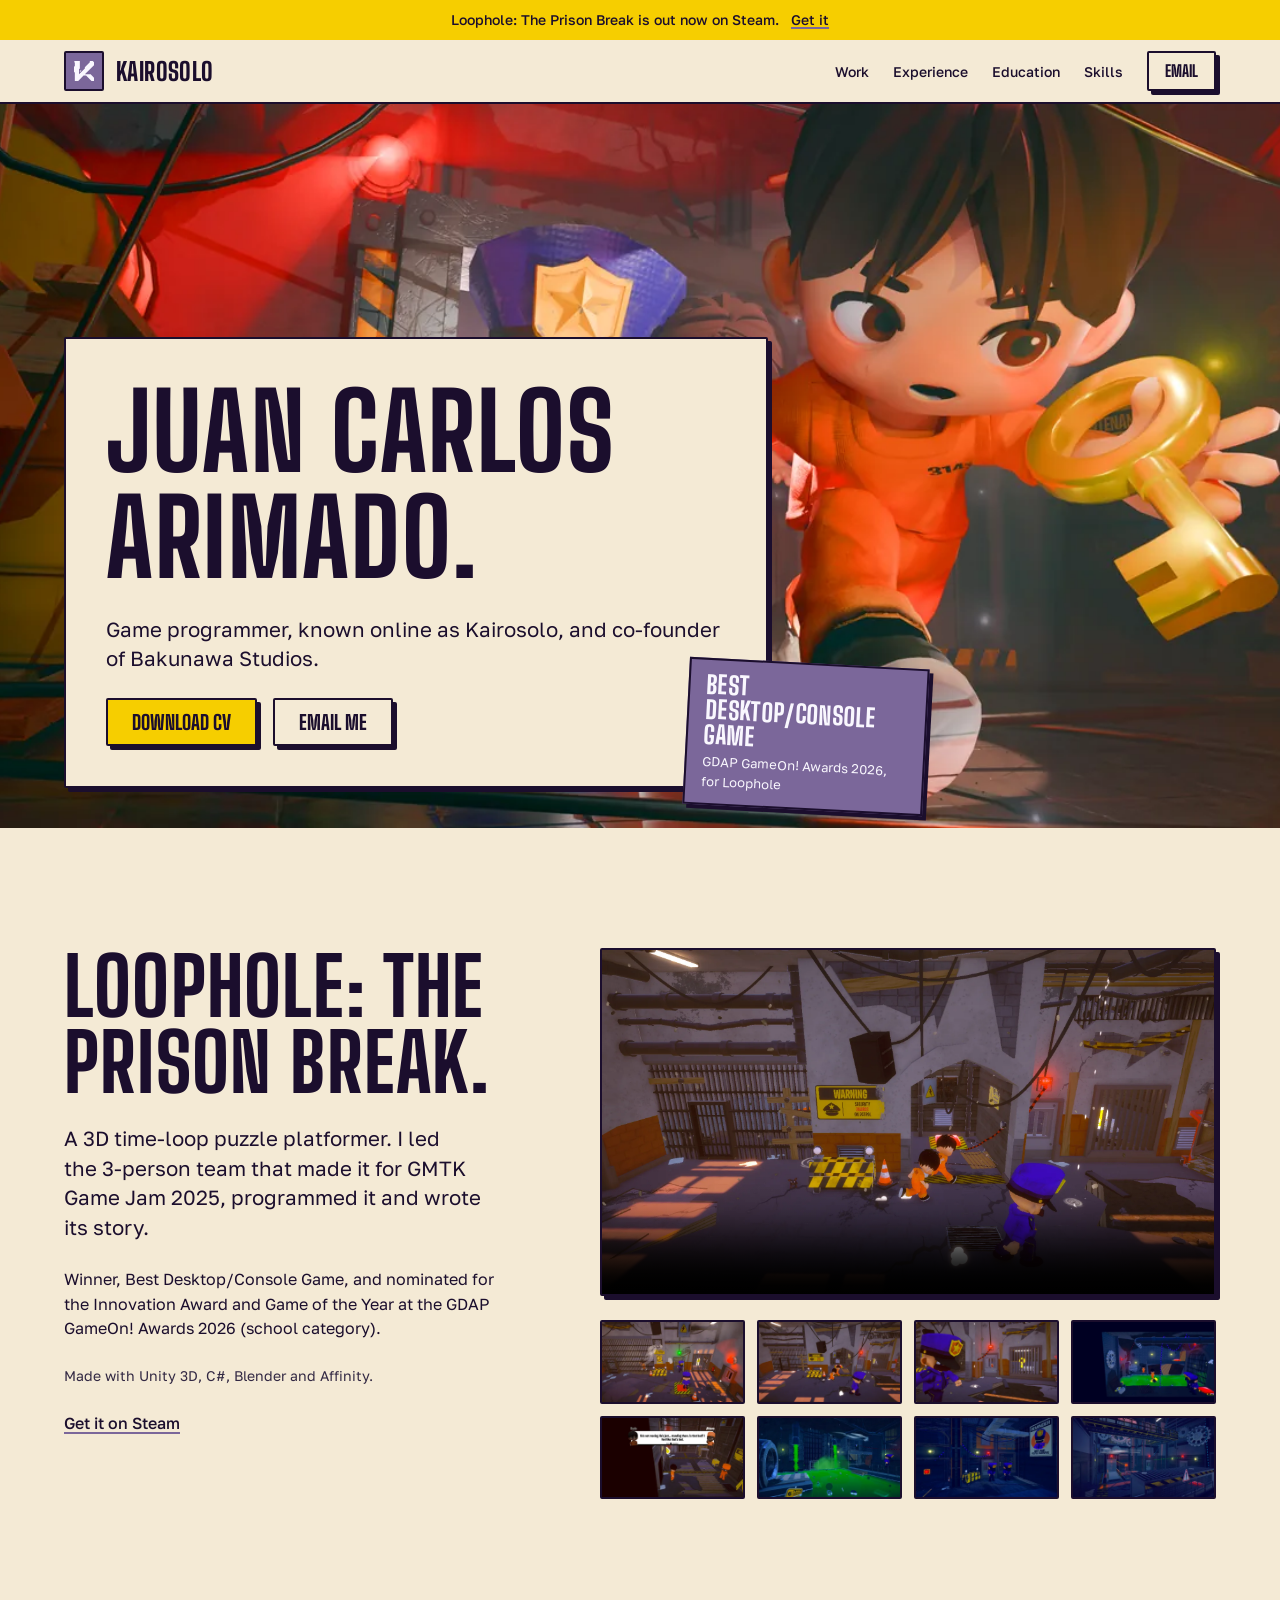
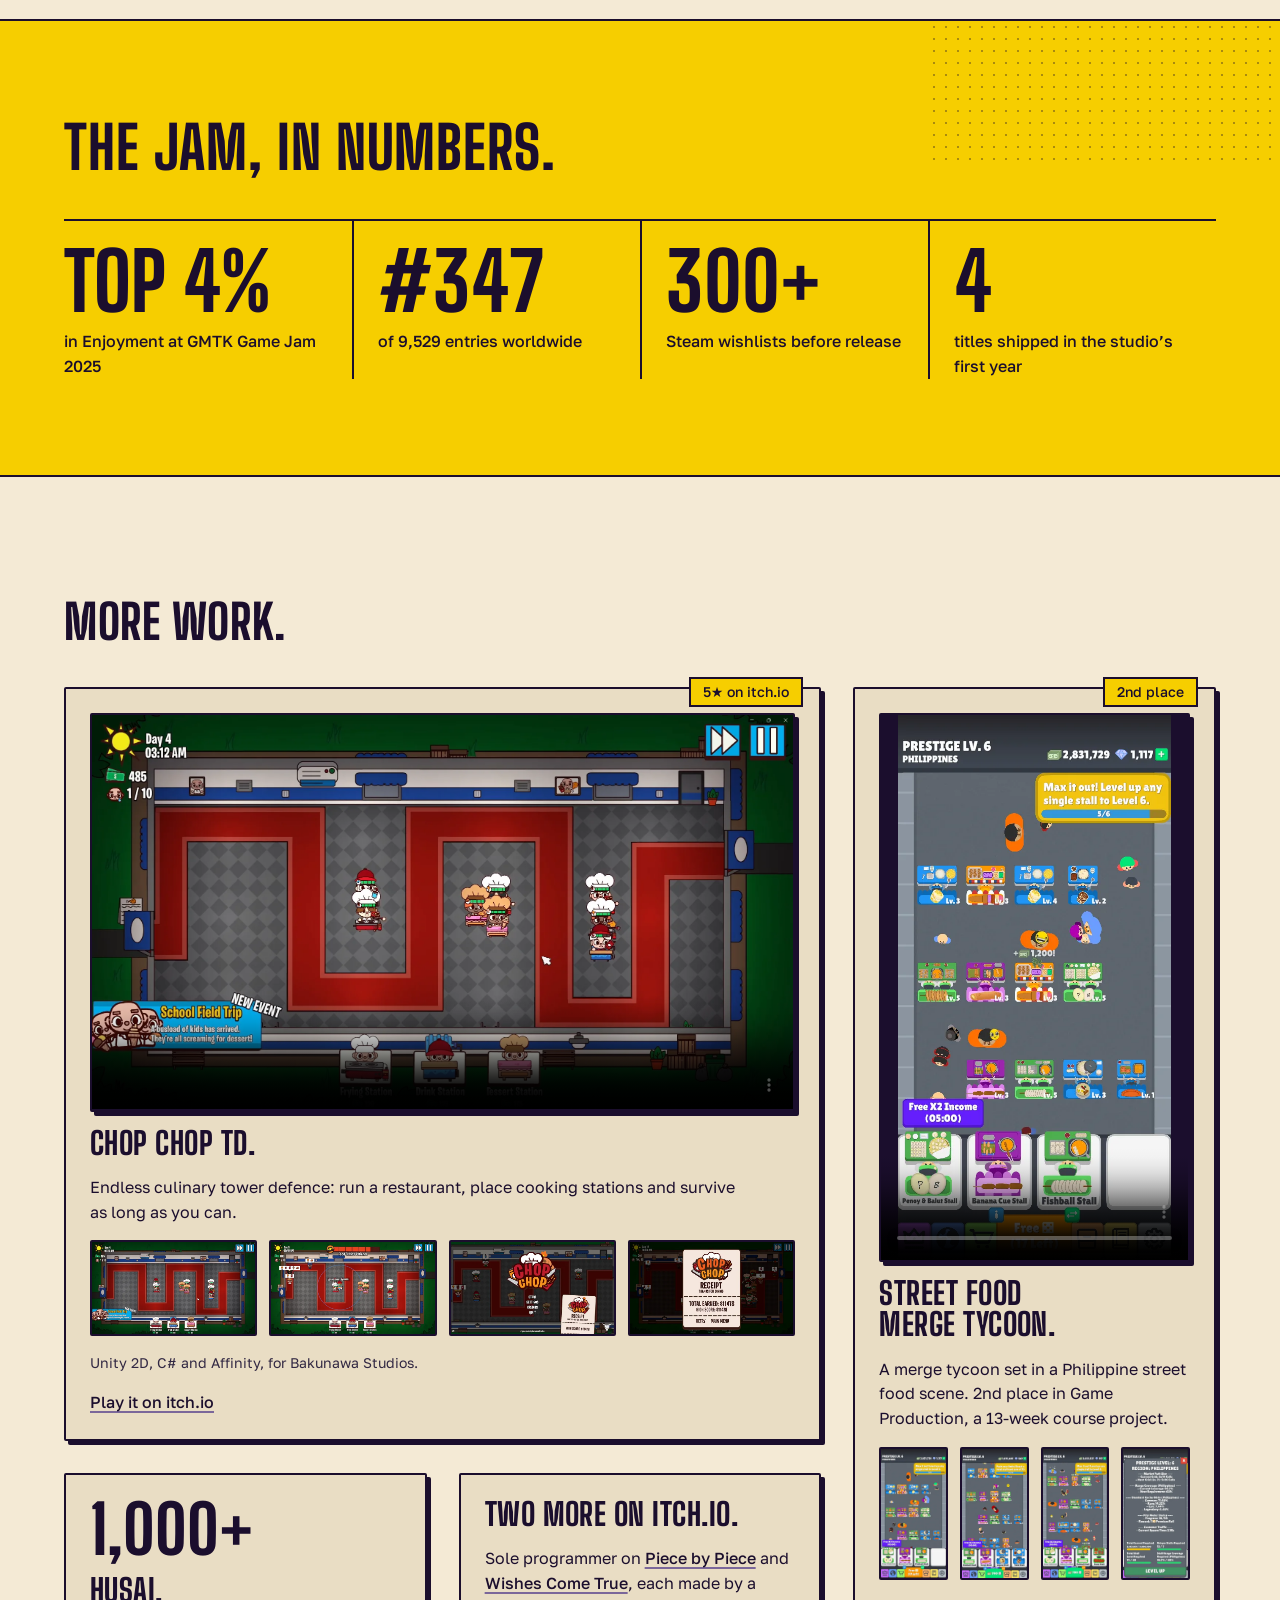
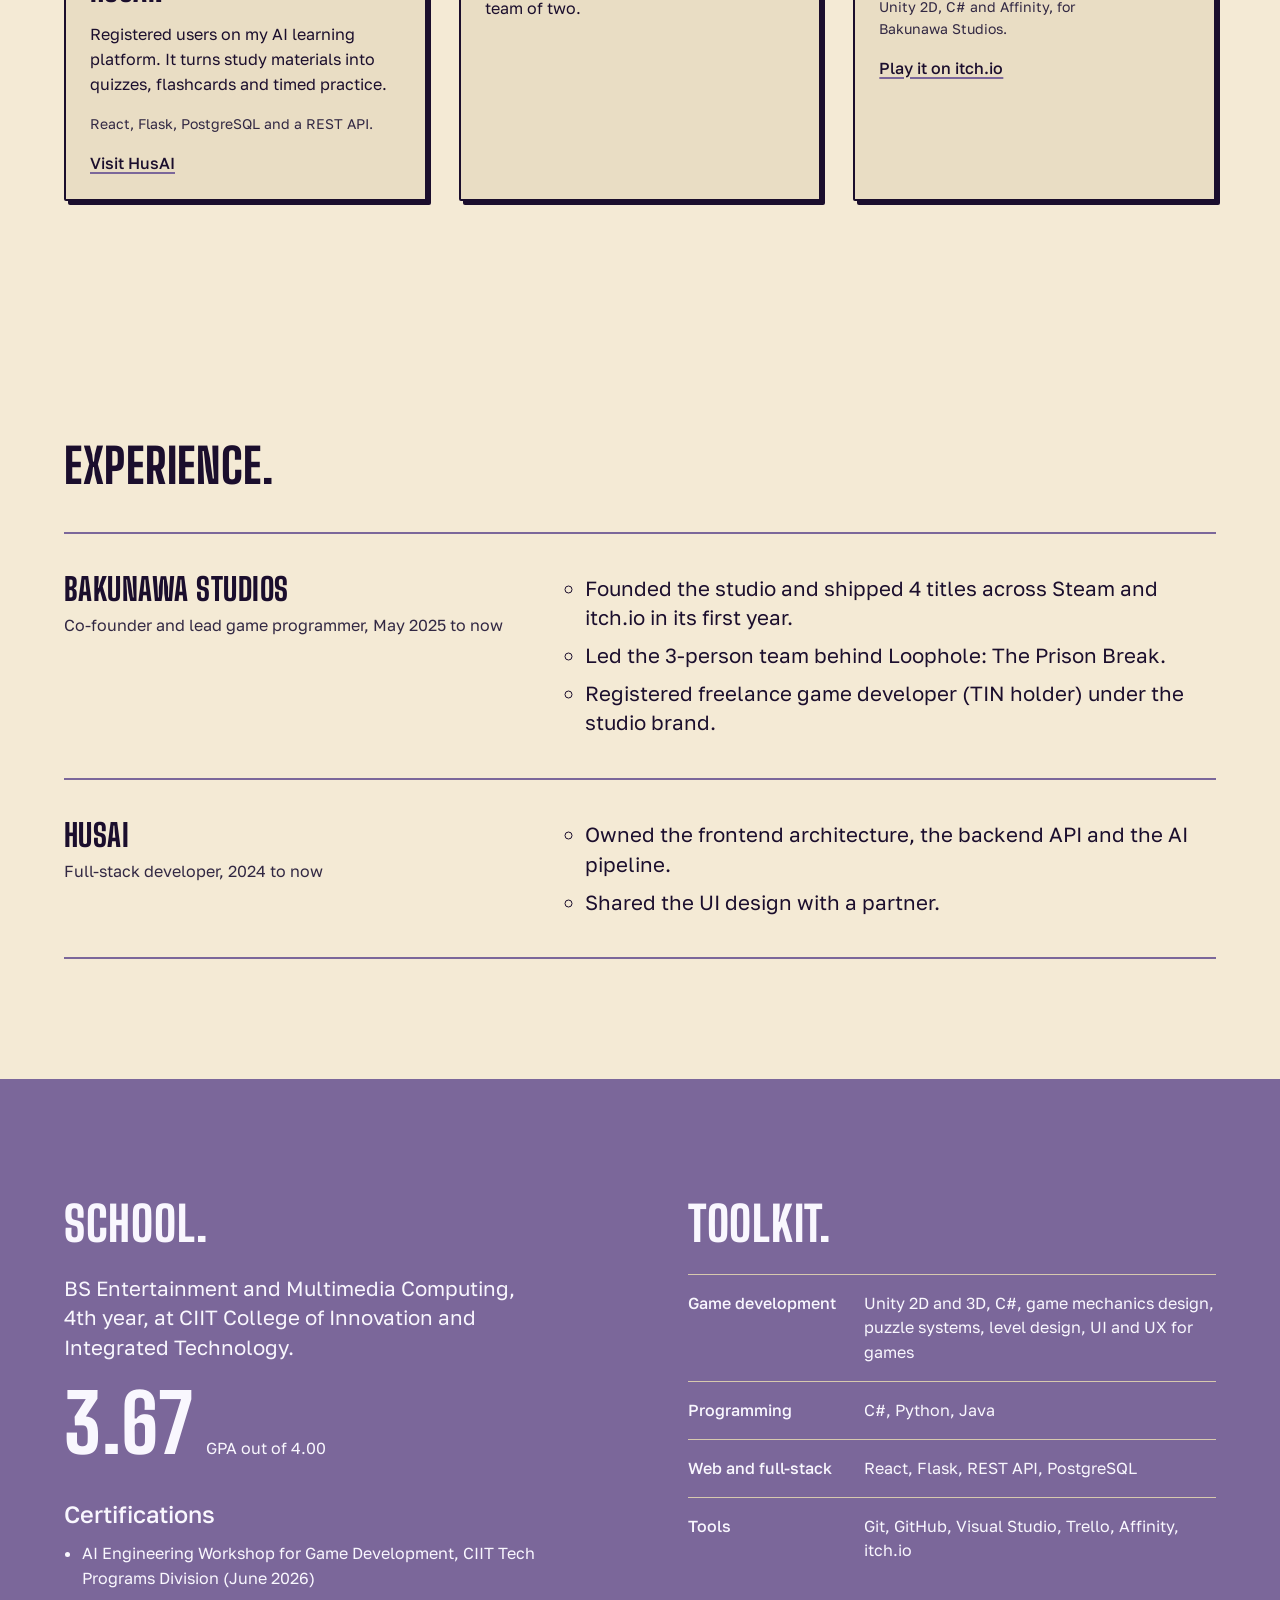
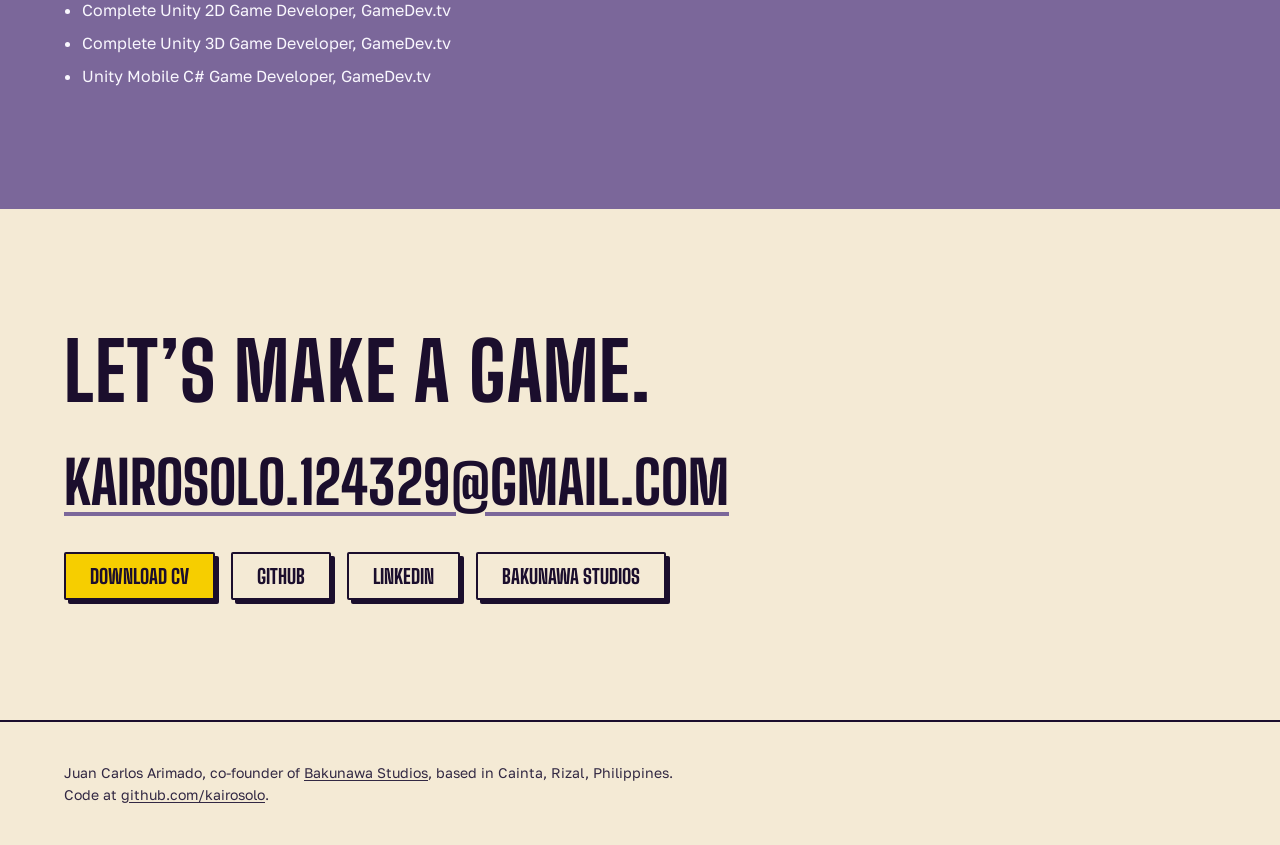
==== commit 1976f459: "Portfolio redesign and cleanup - New look: light poster-style theme with Big Shoulders Display and G" ====
--- a/index.html
+++ b/index.html
@@ -3,28 +3,28 @@
 <head>
   <meta charset="UTF-8" />
   <meta name="viewport" content="width=device-width, initial-scale=1.0" />
-  <title>Juan Carlos Arimado | Game Developer</title>
-  <meta name="description" content="Juan Carlos Arimado (Kairosolo): Unity C# game developer, co-founder of Bakunawa Studios, and creator of award-winning Loophole: The Prison Break." />
+  <title>Juan Carlos Arimado (Kairosolo) | Game Programmer</title>
+  <meta name="description" content="Juan Carlos Arimado (Kairosolo): game programmer working in Unity and C#, co-founder of Bakunawa Studios, and creator of award-winning Loophole: The Prison Break." />
   <meta name="author" content="Juan Carlos Arimado" />
   <meta name="robots" content="index, follow" />
-  <meta name="theme-color" content="#0B0F1A" />
+  <meta name="theme-color" content="#7b679a" />
   <link rel="canonical" href="https://kairosolo.github.io/arimado-portfolio/" />
 
   <meta property="og:type" content="profile" />
   <meta property="og:site_name" content="Juan Carlos Arimado" />
-  <meta property="og:title" content="Juan Carlos Arimado | Game Developer" />
-  <meta property="og:description" content="Unity C# game developer and co-founder of Bakunawa Studios. Creator of Loophole: The Prison Break, winner of Best Desktop/Console Game at GDAP GameOn! Awards 2026." />
+  <meta property="og:title" content="Juan Carlos Arimado (Kairosolo) | Game Programmer" />
+  <meta property="og:description" content="Game programmer (Unity, C#) and co-founder of Bakunawa Studios. Creator of Loophole: The Prison Break, winner of Best Desktop/Console Game at GDAP GameOn! Awards 2026." />
   <meta property="og:url" content="https://kairosolo.github.io/arimado-portfolio/" />
-  <meta property="og:image" content="https://kairosolo.github.io/arimado-portfolio/Media/Loophole/New%20SS1.png" />
-  <meta property="og:image:width" content="1920" />
-  <meta property="og:image:height" content="1080" />
-  <meta property="og:image:alt" content="Loophole: The Prison Break gameplay screenshot" />
+  <meta property="og:image" content="https://kairosolo.github.io/arimado-portfolio/Media/Loophole/web/og-loophole.jpg" />
+  <meta property="og:image:width" content="1200" />
+  <meta property="og:image:height" content="630" />
+  <meta property="og:image:alt" content="Loophole: The Prison Break key art, a prisoner running off with a golden key" />
   <meta property="profile:first_name" content="Juan Carlos" />
   <meta property="profile:last_name" content="Arimado" />
   <meta name="twitter:card" content="summary_large_image" />
-  <meta name="twitter:title" content="Juan Carlos Arimado | Game Developer" />
-  <meta name="twitter:description" content="Unity C# game developer and co-founder of Bakunawa Studios. Creator of Loophole: The Prison Break." />
-  <meta name="twitter:image" content="https://kairosolo.github.io/arimado-portfolio/Media/Loophole/New%20SS1.png" />
+  <meta name="twitter:title" content="Juan Carlos Arimado (Kairosolo) | Game Programmer" />
+  <meta name="twitter:description" content="Game programmer (Unity, C#) and co-founder of Bakunawa Studios. Creator of Loophole: The Prison Break." />
+  <meta name="twitter:image" content="https://kairosolo.github.io/arimado-portfolio/Media/Loophole/web/og-loophole.jpg" />
 
   <script type="application/ld+json">
   {
@@ -35,10 +35,10 @@
       "@type": "Person",
       "name": "Juan Carlos Arimado",
       "alternateName": "Kairosolo",
-      "jobTitle": "Game Developer",
-      "description": "Unity C# game developer and co-founder of Bakunawa Studios.",
+      "jobTitle": "Game Programmer",
+      "description": "Game programmer (Unity, C#) and co-founder of Bakunawa Studios.",
       "url": "https://kairosolo.github.io/arimado-portfolio/",
-      "image": "https://kairosolo.github.io/arimado-portfolio/Media/Loophole/New%20SS1.png",
+      "image": "https://kairosolo.github.io/arimado-portfolio/Media/Loophole/web/og-loophole.jpg",
       "address": {
         "@type": "PostalAddress",
         "addressLocality": "Cainta",
@@ -52,14 +52,15 @@
       "worksFor": {
         "@type": "Organization",
         "name": "Bakunawa Studios",
-        "url": "https://studiosbakunawa.itch.io/"
+        "url": "https://bakunawastudios.com/"
       },
       "award": "Best Desktop/Console Game, GDAP GameOn! Awards 2026",
-      "knowsAbout": ["Unity", "C#", "Game Development", "Game Design", "Puzzle Design", "React", "Flask", "PostgreSQL"],
+      "knowsAbout": ["Unity", "C#", "Blender", "Game Development", "Game Programming", "Game Design", "Puzzle Design", "React", "Flask", "PostgreSQL"],
       "sameAs": [
         "https://github.com/kairosolo",
         "https://www.linkedin.com/in/juan-carlos-arimado/",
         "https://kairosolo.itch.io/",
+        "https://bakunawastudios.com/",
         "https://studiosbakunawa.itch.io/"
       ]
     },
@@ -70,6 +71,8 @@
         "url": "https://store.steampowered.com/app/4323880/Loophole_The_Prison_Break",
         "genre": "Puzzle platformer",
         "gamePlatform": "PC",
+        "image": "https://kairosolo.github.io/arimado-portfolio/Media/Loophole/web/og-loophole.jpg",
+        "award": "Best Desktop/Console Game, GDAP GameOn! Awards 2026",
         "author": { "@type": "Organization", "name": "Bakunawa Studios" }
       },
       {
@@ -87,885 +90,250 @@
     ]
   }
   </script>
-  <link href="https://fonts.googleapis.com/css2?family=Space+Grotesk:wght@400;500;600;700&family=Inter:wght@400;500&display=swap" rel="stylesheet" />
-  <style>
-    *, *::before, *::after { box-sizing: border-box; margin: 0; padding: 0; }
-
-    :root {
-      --bg:        #0B0F1A;
-      --surface:   #131929;
-      --border:    #1E2D45;
-      --accent:    #00C9A7;
-      --accent-dim:#00A88C;
-      --text:      #E6EDF3;
-      --muted:     #7D8FA8;
-      --link:      #00C9A7;
-
-      --ease-out:    cubic-bezier(0.23, 1, 0.32, 1);
-      --ease-in-out: cubic-bezier(0.77, 0, 0.175, 1);
-    }
-
-    @media (prefers-reduced-motion: no-preference) {
-      html { scroll-behavior: smooth; }
-    }
-
-    body {
-      background: var(--bg);
-      color: var(--text);
-      font-family: 'Inter', sans-serif;
-      font-size: 15px;
-      line-height: 1.7;
-    }
-
-    :focus-visible {
-      outline: 2px solid var(--accent);
-      outline-offset: 3px;
-      border-radius: 3px;
-    }
-
-    /* NAV */
-    nav {
-      position: fixed;
-      top: 0; left: 0; right: 0;
-      z-index: 100;
-      background: rgba(11, 15, 26, 0.65);
-      backdrop-filter: blur(20px) saturate(180%);
-      -webkit-backdrop-filter: blur(20px) saturate(180%);
-      border-bottom: 1px solid transparent;
-      transition: border-color 200ms ease, background 200ms ease;
-      display: flex;
-      justify-content: space-between;
-      align-items: center;
-      padding: 0 2rem;
-      height: 56px;
-    }
-
-    nav[data-scrolled] {
-      border-bottom-color: var(--border);
-      background: rgba(11, 15, 26, 0.8);
-    }
-
-    .nav-brand {
-      font-family: 'Space Grotesk', sans-serif;
-      font-weight: 700;
-      font-size: 1rem;
-      color: var(--accent);
-      text-decoration: none;
-      letter-spacing: 0.02em;
-    }
-
-    .nav-links {
-      display: flex;
-      gap: 1.75rem;
-      list-style: none;
-    }
-
-    .nav-links a {
-      color: var(--muted);
-      text-decoration: none;
-      font-size: 0.85rem;
-      font-weight: 500;
-      transition: color 160ms ease;
-    }
-
-    @media (hover: hover) and (pointer: fine) {
-      .nav-links a:hover { color: var(--text); }
-    }
-
-    /* LAYOUT */
-    main {
-      max-width: 800px;
-      margin: 0 auto;
-      padding: 0 1.5rem;
-    }
-
-    section {
-      padding: 5rem 0 2rem;
-      scroll-margin-top: 56px;
-    }
-
-    /* HERO */
-    #hero {
-      padding-top: 7rem;
-      padding-bottom: 3rem;
-      border-bottom: 1px solid var(--border);
-    }
-
-    .hero-eyebrow {
-      font-size: 0.8rem;
-      font-weight: 600;
-      letter-spacing: 0.12em;
-      text-transform: uppercase;
-      color: var(--accent);
-      margin-bottom: 1rem;
-    }
-
-    h1 {
-      font-family: 'Space Grotesk', sans-serif;
-      font-size: clamp(2rem, 5vw, 3rem);
-      font-weight: 700;
-      line-height: 1.05;
-      letter-spacing: -0.02em;
-      color: var(--text);
-      margin-bottom: 1.25rem;
-    }
-
-    .hero-award {
-      display: inline-flex;
-      align-items: center;
-      flex-wrap: wrap;
-      gap: 0.1rem 0.5rem;
-      padding: 0.4rem 0.9rem;
-      border-radius: 99px;
-      border: 1px solid rgba(0, 201, 167, 0.35);
-      background: rgba(0, 201, 167, 0.1);
-      color: var(--accent);
-      font-size: 0.82rem;
-      font-weight: 600;
-      line-height: 1.35;
-      margin-bottom: 1.25rem;
-    }
-
-    .hero-award span {
-      color: var(--text);
-      font-weight: 400;
-    }
-
-    .hero-sub {
-      color: var(--muted);
-      font-size: 1rem;
-      max-width: 560px;
-      margin-bottom: 1.75rem;
-    }
-
-    .hero-links {
-      display: flex;
-      flex-wrap: wrap;
-      gap: 0.75rem;
-    }
-
-    .btn {
-      display: inline-flex;
-      align-items: center;
-      gap: 0.4rem;
-      padding: 0.5rem 1.1rem;
-      border-radius: 6px;
-      font-size: 0.85rem;
-      font-weight: 600;
-      text-decoration: none;
-      transition: background 160ms ease, border-color 160ms ease,
-                  color 160ms ease, transform 160ms var(--ease-out);
-    }
-
-    .btn:active { transform: scale(0.97); }
-
-    .btn-primary {
-      background: var(--accent);
-      color: #0B0F1A;
-    }
-
-    .btn-ghost {
-      border: 1px solid var(--border);
-      color: var(--muted);
-    }
-
-    @media (hover: hover) and (pointer: fine) {
-      .btn-primary:hover { background: #00e8c0; }
-      .btn-ghost:hover { border-color: var(--accent); color: var(--accent); }
-    }
-
-    /* SECTION HEADER */
-    h2 {
-      font-family: 'Space Grotesk', sans-serif;
-      font-size: 1.5rem;
-      font-weight: 700;
-      letter-spacing: -0.01em;
-      color: var(--text);
-      margin-bottom: 2rem;
-      padding-bottom: 0.75rem;
-      border-bottom: 1px solid var(--border);
-      position: relative;
-    }
-
-    h2::after {
-      content: '';
-      position: absolute;
-      left: 0;
-      bottom: -1px;
-      width: 40px;
-      height: 1px;
-      background: var(--accent);
-    }
-
-    .sub-label {
-      font-family: 'Space Grotesk', sans-serif;
-      font-size: 0.72rem;
-      font-weight: 700;
-      letter-spacing: 0.14em;
-      text-transform: uppercase;
-      color: var(--accent);
-      margin-bottom: 0.5rem;
-    }
-
-    /* EXPERIENCE */
-    .exp-item {
-      margin-bottom: 2.25rem;
-    }
-
-    .exp-header {
-      display: flex;
-      justify-content: space-between;
-      align-items: baseline;
-      flex-wrap: wrap;
-      gap: 0.25rem;
-      margin-bottom: 0.25rem;
-    }
-
-    .exp-title {
-      font-family: 'Space Grotesk', sans-serif;
-      font-weight: 600;
-      font-size: 1rem;
-      color: var(--text);
-    }
-
-    .exp-title span {
-      color: var(--muted);
-      font-weight: 400;
-    }
-
-    .exp-date {
-      font-size: 0.8rem;
-      color: var(--muted);
-      white-space: nowrap;
-    }
-
-    .exp-bullets {
-      list-style: none;
-      margin-top: 0.6rem;
-    }
-
-    .exp-bullets li {
-      position: relative;
-      padding-left: 1.1rem;
-      color: var(--muted);
-      font-size: 0.9rem;
-      margin-bottom: 0.35rem;
-    }
-
-    .exp-bullets li::before {
-      content: '▸';
-      position: absolute;
-      left: 0;
-      color: var(--accent);
-      font-size: 0.7rem;
-      top: 0.35em;
-    }
-
-    /* PROJECT CARDS */
-    .projects-grid {
-      display: grid;
-      gap: 1.5rem;
-    }
-
-    .project-card {
-      background: var(--surface);
-      border: 1px solid var(--border);
-      border-radius: 12px;
-      overflow: hidden;
-      transition: border-color 200ms ease;
-    }
-
-    @media (hover: hover) and (pointer: fine) {
-      .project-card:hover { border-color: var(--accent-dim); }
-    }
-
-    .project-head {
-      padding: 1.25rem 1.5rem 1rem;
-    }
-
-    .project-body {
-      padding: 1.25rem 1.5rem;
-    }
-
-    .project-top {
-      display: flex;
-      justify-content: space-between;
-      align-items: flex-start;
-      gap: 1rem;
-    }
-
-    .project-name {
-      font-family: 'Space Grotesk', sans-serif;
-      font-weight: 600;
-      font-size: 1.05rem;
-      letter-spacing: -0.01em;
-      color: var(--text);
-    }
-
-    .project-studio {
-      font-size: 0.78rem;
-      color: var(--muted);
-      margin-top: 0.15rem;
-    }
-
-    .project-badge {
-      font-size: 0.7rem;
-      font-weight: 600;
-      padding: 0.2rem 0.6rem;
-      border-radius: 99px;
-      background: var(--accent);
-      color: #0B0F1A;
-      white-space: nowrap;
-      flex-shrink: 0;
-    }
-
-    /* MEDIA */
-    .project-video {
-      width: 100%;
-      display: block;
-      background: #000;
-      aspect-ratio: 16 / 9;
-      border-top: 1px solid var(--border);
-      border-bottom: 1px solid var(--border);
-    }
-
-    /* Vertical footage keeps the same 16/9 frame as everything else — it
-       pillarboxes rather than breaking the rhythm of the card stack. */
-    .project-video.portrait {
-      object-fit: contain;
-    }
-
-    .screenshot-strip {
-      display: flex;
-      gap: 4px;
-      overflow-x: auto;
-      padding: 4px 0 0;
-      scrollbar-width: none;
-    }
-
-    .screenshot-strip::-webkit-scrollbar { display: none; }
-
-    .screenshot-strip button {
-      padding: 0;
-      border: 0;
-      background: none;
-      cursor: zoom-in;
-      flex-shrink: 0;
-      line-height: 0;
-      border-radius: 4px;
-      transition: transform 160ms var(--ease-out), filter 160ms ease;
-    }
-
-    .screenshot-strip button:active { transform: scale(0.98); }
-
-    @media (hover: hover) and (pointer: fine) {
-      .screenshot-strip button:hover {
-        transform: scale(1.03);
-        filter: brightness(1.1);
-      }
-    }
-
-    .screenshot-strip img {
-      height: 110px;
-      width: auto;
-      object-fit: cover;
-      border-radius: 4px;
-      display: block;
-    }
-
-    .screenshot-strip.portrait img {
-      height: 160px;
-      width: auto;
-    }
-
-    /* Lightbox */
-    .lightbox {
-      position: fixed;
-      inset: 0;
-      background: rgba(0, 0, 0, 0.9);
-      z-index: 999;
-      align-items: center;
-      justify-content: center;
-      cursor: zoom-out;
-      display: flex;
-      opacity: 0;
-      pointer-events: none;
-      transition: opacity 180ms var(--ease-out);
-    }
-
-    .lightbox.active {
-      opacity: 1;
-      pointer-events: auto;
-    }
-
-    .lightbox img {
-      max-width: 92vw;
-      max-height: 92vh;
-      object-fit: contain;
-      border-radius: 6px;
-      transform: scale(0.96);
-      transition: transform 180ms var(--ease-out);
-    }
-
-    .lightbox.active img { transform: scale(1); }
-
-    .lightbox-close {
-      position: absolute;
-      top: 1rem;
-      right: 1rem;
-      width: 40px;
-      height: 40px;
-      border-radius: 99px;
-      border: 1px solid rgba(230, 237, 243, 0.2);
-      background: rgba(19, 25, 41, 0.7);
-      backdrop-filter: blur(12px);
-      -webkit-backdrop-filter: blur(12px);
-      color: var(--text);
-      font-size: 1.1rem;
-      line-height: 1;
-      cursor: pointer;
-      transition: background 160ms ease, transform 160ms var(--ease-out);
-    }
-
-    .lightbox-close:active { transform: scale(0.94); }
-
-    @media (hover: hover) and (pointer: fine) {
-      .lightbox-close:hover { background: rgba(19, 25, 41, 0.95); }
-    }
-
-    .project-tech {
-      font-size: 0.75rem;
-      color: var(--accent-dim);
-      font-weight: 500;
-    }
-
-    .project-desc {
-      font-size: 0.85rem;
-      color: var(--muted);
-      margin-bottom: 1rem;
-    }
-
-    .project-footer {
-      display: flex;
-      justify-content: space-between;
-      align-items: center;
-      flex-wrap: wrap;
-      gap: 0.5rem;
-    }
-
-    .project-links {
-      display: flex;
-      gap: 0.75rem;
-    }
-
-    .project-links a {
-      font-size: 0.78rem;
-      color: var(--muted);
-      text-decoration: none;
-      font-weight: 500;
-      transition: color 160ms ease;
-    }
-
-    @media (hover: hover) and (pointer: fine) {
-      .project-links a:hover { color: var(--accent); }
-    }
-
-    /* ADDITIONAL TITLES */
-    .additional-titles {
-      margin-top: 0.75rem;
-      font-size: 0.85rem;
-      color: var(--muted);
-      border-top: 1px solid var(--border);
-      padding-top: 0.75rem;
-    }
-
-    .additional-titles a {
-      color: var(--accent);
-      text-decoration: none;
-    }
-
-    .additional-titles a:hover { text-decoration: underline; }
-
-    /* EDUCATION */
-    .edu-item {
-      margin-bottom: 1.5rem;
-    }
-
-    .edu-name {
-      font-family: 'Space Grotesk', sans-serif;
-      font-weight: 600;
-      font-size: 0.95rem;
-      color: var(--text);
-      margin-bottom: 0.2rem;
-    }
-
-    .edu-meta {
-      font-size: 0.85rem;
-      color: var(--muted);
-      margin-bottom: 0.35rem;
-    }
-
-    .edu-highlight {
-      font-size: 0.85rem;
-      color: var(--muted);
-    }
-
-    .edu-highlight a {
-      color: var(--accent);
-      text-decoration: none;
-    }
-
-    .edu-highlight a:hover { text-decoration: underline; }
-
-    /* CERTS */
-    .cert-list {
-      list-style: none;
-      display: grid;
-      gap: 0.6rem;
-    }
-
-    .cert-list li {
-      font-size: 0.875rem;
-      color: var(--muted);
-      display: flex;
-      align-items: baseline;
-      gap: 0.5rem;
-    }
-
-    .cert-list li::before {
-      content: '▸';
-      color: var(--accent);
-      font-size: 0.65rem;
-      flex-shrink: 0;
-      position: relative;
-      top: -0.05em;
-    }
-
-    /* SKILLS */
-    .skills-grid {
-      display: grid;
-      gap: 0.75rem;
-    }
-
-    .skill-row {
-      display: flex;
-      gap: 0.75rem;
-      align-items: baseline;
-      font-size: 0.875rem;
-    }
-
-    .skill-label {
-      font-weight: 600;
-      color: var(--text);
-      white-space: nowrap;
-      min-width: 130px;
-      font-family: 'Space Grotesk', sans-serif;
-      font-size: 0.8rem;
-    }
-
-    .skill-value { color: var(--muted); }
-
-    /* FOOTER */
-    footer {
-      border-top: 1px solid var(--border);
-      margin-top: 4rem;
-      padding: 2rem 1.5rem;
-      text-align: center;
-      font-size: 0.8rem;
-      color: var(--muted);
-    }
-
-    footer a { color: var(--accent); text-decoration: none; }
-
-    /* MOBILE */
-    @media (max-width: 600px) {
-      nav { padding: 0 1rem; }
-      .nav-links { gap: 1rem; }
-      .exp-header { flex-direction: column; gap: 0; }
-      .skill-label { min-width: 110px; }
-      .project-top { flex-direction: column; gap: 0.5rem; }
-    }
-
-    /* REDUCED MOTION */
-    @media (prefers-reduced-motion: reduce) {
-      *, *::before, *::after {
-        transition-duration: 0.01ms !important;
-        animation-duration: 0.01ms !important;
-        animation-iteration-count: 1 !important;
-      }
-      .lightbox { transition: opacity 150ms ease; }
-      .lightbox img,
-      .lightbox.active img { transform: none; }
-      .btn:active,
-      .screenshot-strip button:active,
-      .screenshot-strip button:hover,
-      .lightbox-close:active { transform: none; }
-    }
-  </style>
+  <link rel="icon" href="favicon.svg" type="image/svg+xml" />
+  <link rel="preconnect" href="https://fonts.googleapis.com" />
+  <link rel="preconnect" href="https://fonts.gstatic.com" crossorigin />
+  <link href="https://fonts.googleapis.com/css2?family=Big+Shoulders+Display:wght@800&family=Golos+Text:wght@400;500&display=swap" rel="stylesheet" />
+  <link rel="stylesheet" href="styles.css" />
 </head>
 <body>
 
-<nav>
-  <a class="nav-brand" href="#hero">JCA</a>
-  <ul class="nav-links">
-    <li><a href="#experience">Experience</a></li>
-    <li><a href="#projects">Projects</a></li>
-    <li><a href="#education">Education</a></li>
-    <li><a href="#skills">Skills</a></li>
-  </ul>
-</nav>
+<header class="site-header">
+  <p class="banner"><span class="banner__long">Loophole: The Prison Break is out now on Steam.</span><span class="banner__short">Loophole is out now on Steam.</span> <a href="https://store.steampowered.com/app/4323880/Loophole_The_Prison_Break" target="_blank" rel="noopener">Get it</a></p>
+  <div class="bar">
+    <div class="container">
+      <a class="wordmark" href="#hero"><svg class="wordmark__mark" viewBox="264 258 551 550" fill="currentColor" aria-hidden="true"><path d="M264 281 287 258H425V465L402 488V625L563 464V430L700 293V258H781L815 292V373L563 625H723L815 717V808H746L597 660H528L380 808H287V579L264 556V418L287 395V304Z"/><path d="M425 522H471L425 568Z"/></svg>Kairosolo</a>
+      <nav aria-label="Sections">
+        <ul>
+          <li><a href="#projects">Work</a></li>
+          <li><a href="#experience">Experience</a></li>
+          <li><a href="#education">Education</a></li>
+          <li><a href="#skills">Skills</a></li>
+        </ul>
+      </nav>
+      <a class="btn btn--small" href="mailto:kairosolo.124329@gmail.com">Email</a>
+    </div>
+  </div>
+</header>
 
 <main>
 
-  <!-- HERO -->
-  <section id="hero">
-    <p class="hero-eyebrow">Co-founder, Bakunawa Studios</p>
-    <h1>Juan Carlos<br>Arimado</h1>
-    <p class="hero-award">
-      Winner, Best Desktop/Console Game <span>GDAP GameOn! Awards 2026</span>
-    </p>
-    <p class="hero-sub">
-      Unity C# game developer and 3rd-year BSEMC student based in Cainta, Rizal.
-      Shipped 4 titles across Steam and itch.io, including a top 4% finish at GMTK Game Jam 2025 (#347 of 9,529 entries).
-    </p>
-    <div class="hero-links">
-      <a class="btn btn-primary" href="Arimado%20CV.pdf" download>Download CV</a>
-      <a class="btn btn-ghost" href="https://github.com/kairosolo" target="_blank" rel="noopener">GitHub</a>
-      <a class="btn btn-ghost" href="mailto:kairosolo.124329@gmail.com">Email</a>
-      <a class="btn btn-ghost" href="https://www.linkedin.com/in/juan-carlos-arimado/" target="_blank" rel="noopener">LinkedIn</a>
-      <a class="btn btn-ghost" href="https://bakunawastudios.com" target="_blank" rel="noopener">Bakunawa Studios</a>
-    </div>
-  </section>
-
-  <!-- EXPERIENCE -->
-  <section id="experience">
-    <h2>Experience</h2>
-
-    <div class="exp-item">
-      <div class="exp-header">
-        <div class="exp-title">Bakunawa Studios <span>| Co-founder &amp; Lead Game Programmer</span></div>
-        <div class="exp-date">May 2025 – Present</div>
-      </div>
-      <ul class="exp-bullets">
-        <li>Founded indie game studio; shipped 4 titles across Steam and itch.io within the first year</li>
-        <li>Led a team of 3 to develop Loophole: The Prison Break for GMTK Game Jam 2025, placing top 4% in Enjoyment (#347 of 9,529 global entries)</li>
-        <li>Loophole accumulating 150+ Steam wishlists ahead of commercial release</li>
-        <li>Registered as a freelance game developer (TIN-holder) under the studio brand</li>
+  <section id="hero" class="hero">
+    <figure class="hero__photo">
+      <img src="Media/Loophole/Loophole_Landscape-1920.webp"
+           srcset="Media/Loophole/Loophole_Landscape-1280.webp 1280w, Media/Loophole/Loophole_Landscape-1920.webp 1920w, Media/Loophole/Loophole_Landscape-2880.webp 2880w"
+           sizes="100vw" width="3840" height="2160" fetchpriority="high"
+           alt="Loophole: The Prison Break key art, a prisoner running off with a golden key as a guard looks on">
+    </figure>
+    <div class="container">
+      <div class="hero__card">
+        <p class="award"><strong>Best Desktop/Console Game</strong><span>GDAP GameOn! Awards 2026, for Loophole</span></p>
+        <h1>Juan Carlos Arimado.</h1>
+        <p class="lead">Game programmer, known online as Kairosolo, and co-founder of Bakunawa Studios.</p>
+        <div class="actions">
+          <a class="btn btn--primary" href="Arimado%20CV.pdf" download>Download CV</a>
+          <a class="btn" href="mailto:kairosolo.124329@gmail.com">Email me</a>
+        </div>
+      </div>
+    </div>
+  </section>
+
+  <section id="projects" class="section">
+    <div class="container case">
+      <div class="case__text">
+        <h2>Loophole: The Prison Break.</h2>
+        <p class="lead">A 3D time-loop puzzle platformer. I led the 3-person team that made it for GMTK Game Jam 2025, programmed it and wrote its story.</p>
+        <p>Winner, Best Desktop/Console Game, and nominated for the Innovation Award and Game of the Year at the GDAP GameOn! Awards 2026 (school category).</p>
+        <p class="tech">Made with Unity 3D, C#, Blender and Affinity.</p>
+        <div class="links">
+          <a class="text-link" href="https://store.steampowered.com/app/4323880/Loophole_The_Prison_Break" target="_blank" rel="noopener">Get it on Steam</a>
+        </div>
+      </div>
+      <div>
+        <figure class="frame">
+          <video controls muted preload="metadata" poster="Media/Loophole/web/new-ss2.webp">
+            <source src="Media/Loophole/Loophole%2C%20Trailer.mp4" type="video/mp4">
+          </video>
+        </figure>
+        <div class="shots">
+          <button type="button" onclick="openLightbox(this)" data-full="Media/Loophole/web/new-ss1.webp"><img src="Media/Loophole/web/new-ss1-thumb.webp" width="640" height="360" alt="Loophole screenshot 1" loading="lazy"></button>
+          <button type="button" onclick="openLightbox(this)" data-full="Media/Loophole/web/new-ss2.webp"><img src="Media/Loophole/web/new-ss2-thumb.webp" width="640" height="360" alt="Loophole screenshot 2" loading="lazy"></button>
+          <button type="button" onclick="openLightbox(this)" data-full="Media/Loophole/web/new-ss3.webp"><img src="Media/Loophole/web/new-ss3-thumb.webp" width="640" height="360" alt="Loophole screenshot 3" loading="lazy"></button>
+          <button type="button" onclick="openLightbox(this)" data-full="Media/Loophole/web/new-ss4.webp"><img src="Media/Loophole/web/new-ss4-thumb.webp" width="640" height="360" alt="Loophole screenshot 4" loading="lazy"></button>
+          <button type="button" onclick="openLightbox(this)" data-full="Media/Loophole/web/new-ss5.webp"><img src="Media/Loophole/web/new-ss5-thumb.webp" width="640" height="360" alt="Loophole screenshot 5" loading="lazy"></button>
+          <button type="button" onclick="openLightbox(this)" data-full="Media/Loophole/web/new-ss6.webp"><img src="Media/Loophole/web/new-ss6-thumb.webp" width="640" height="360" alt="Loophole screenshot 6" loading="lazy"></button>
+          <button type="button" onclick="openLightbox(this)" data-full="Media/Loophole/web/new-ss7.webp"><img src="Media/Loophole/web/new-ss7-thumb.webp" width="640" height="360" alt="Loophole screenshot 7" loading="lazy"></button>
+          <button type="button" onclick="openLightbox(this)" data-full="Media/Loophole/web/new-ss8.webp"><img src="Media/Loophole/web/new-ss8-thumb.webp" width="640" height="360" alt="Loophole screenshot 8" loading="lazy"></button>
+        </div>
+      </div>
+    </div>
+  </section>
+
+  <section class="figures" aria-labelledby="jam-head">
+    <div class="container">
+      <h2 id="jam-head">The jam, in numbers.</h2>
+      <ul>
+        <li><b>Top 4%</b><span>in Enjoyment at GMTK Game Jam 2025</span></li>
+        <li><b>#347</b><span>of 9,529 entries worldwide</span></li>
+        <li><b>300+</b><span>Steam wishlists before release</span></li>
+        <li><b>4</b><span>titles shipped in the studio’s first year</span></li>
       </ul>
     </div>
-
-    <div class="exp-item">
-      <div class="exp-header">
-        <div class="exp-title">HusAI <span>| Full-Stack Developer</span></div>
-        <div class="exp-date">2024 – Present</div>
-      </div>
-      <ul class="exp-bullets">
-        <li>Built a full-stack AI-powered learning platform (React, Flask/Python, PostgreSQL), reaching 1,000+ registered users</li>
-        <li>Owned the frontend architecture, backend API, and AI integration pipeline that transforms study materials into quizzes, flashcards, and timed practice sessions</li>
-        <li>Collaborated with a partner on UI design; owned all backend and AI systems end-to-end</li>
-      </ul>
-    </div>
-  </section>
-
-  <!-- PROJECTS -->
-  <section id="projects">
-    <h2>Projects</h2>
-
-    <div class="projects-grid">
-
-      <!-- LOOPHOLE -->
-      <div class="project-card">
-        <div class="project-head">
-          <div class="project-top">
-            <div>
-              <div class="project-name">Loophole: The Prison Break</div>
-              <div class="project-studio">Bakunawa Studios</div>
-            </div>
-            <div class="project-badge">Award winner</div>
-          </div>
-        </div>
-        <video class="project-video" controls muted preload="metadata"
-               poster="Media/Loophole/New%20SS1.png">
-          <source src="Media/Loophole/Loophole%2C%20Trailer.mp4" type="video/mp4">
-        </video>
-        <div class="screenshot-strip">
-          <button type="button" onclick="openLightbox(this)"><img src="Media/Loophole/New%20SS1.png" alt="Loophole screenshot 1"></button>
-          <button type="button" onclick="openLightbox(this)"><img src="Media/Loophole/New%20SS2.png" alt="Loophole screenshot 2"></button>
-          <button type="button" onclick="openLightbox(this)"><img src="Media/Loophole/New%20SS3.png" alt="Loophole screenshot 3"></button>
-          <button type="button" onclick="openLightbox(this)"><img src="Media/Loophole/New%20SS4.png" alt="Loophole screenshot 4"></button>
-          <button type="button" onclick="openLightbox(this)"><img src="Media/Loophole/New%20SS5.png" alt="Loophole screenshot 5"></button>
-          <button type="button" onclick="openLightbox(this)"><img src="Media/Loophole/New%20SS6.png" alt="Loophole screenshot 6"></button>
-          <button type="button" onclick="openLightbox(this)"><img src="Media/Loophole/New%20SS7.png" alt="Loophole screenshot 7"></button>
-          <button type="button" onclick="openLightbox(this)"><img src="Media/Loophole/New%20SS8.png" alt="Loophole screenshot 8"></button>
-        </div>
-        <div class="project-body">
-          <p class="project-desc">3D time-loop puzzle platformer - GMTK Game Jam 2025. Top 4% in Enjoyment (#347 of 9,529 entries). 150+ Steam wishlists. <strong style="color:var(--accent)">Winner, Best Desktop/Console Game</strong> + nominated for Innovation Award and Game of the Year - GDAP GameOn! Awards 2026 (School Category).</p>
-          <div class="project-footer">
-            <div class="project-tech">Unity 3D · C# · Affinity</div>
-            <div class="project-links">
-              <a href="https://store.steampowered.com/app/4323880/Loophole_The_Prison_Break" target="_blank" rel="noopener">Steam</a>
-              <a href="https://github.com/kairosolo/GMTK-2025" target="_blank" rel="noopener">GitHub</a>
-            </div>
-          </div>
-        </div>
-      </div>
-
-      <!-- STREET FOOD MERGE TYCOON -->
-      <div class="project-card">
-        <div class="project-head">
-          <div class="project-top">
-            <div>
-              <div class="project-name">Street Food Merge Tycoon</div>
-              <div class="project-studio">Bakunawa Studios</div>
-            </div>
-            <div class="project-badge">2nd Place</div>
-          </div>
-        </div>
-        <video class="project-video portrait" controls muted preload="metadata"
-               poster="Media/StreetFoodMergeTycoon/ss1.png">
-          <source src="Media/StreetFoodMergeTycoon/StreetFoodMergeTycoon%2C%20Trailer.mp4" type="video/mp4">
-        </video>
-        <div class="screenshot-strip portrait">
-          <button type="button" onclick="openLightbox(this)"><img src="Media/StreetFoodMergeTycoon/ss1.png" alt="Street Food Merge Tycoon screenshot 1"></button>
-          <button type="button" onclick="openLightbox(this)"><img src="Media/StreetFoodMergeTycoon/ss2.png" alt="Street Food Merge Tycoon screenshot 2"></button>
-          <button type="button" onclick="openLightbox(this)"><img src="Media/StreetFoodMergeTycoon/ss3.png" alt="Street Food Merge Tycoon screenshot 3"></button>
-          <button type="button" onclick="openLightbox(this)"><img src="Media/StreetFoodMergeTycoon/ss4.png" alt="Street Food Merge Tycoon screenshot 4"></button>
-        </div>
-        <div class="project-body">
-          <p class="project-desc">2nd place in Game Production (13-week course project). A merge tycoon game set in a Philippine street food scene.</p>
-          <div class="project-footer">
-            <div class="project-tech">Unity 2D · C# · Affinity</div>
-            <div class="project-links">
-              <a href="https://studiosbakunawa.itch.io/street-food-merge-tycoon" target="_blank" rel="noopener">itch.io</a>
-            </div>
-          </div>
-        </div>
-      </div>
-
-      <!-- CHOP CHOP TD -->
-      <div class="project-card">
-        <div class="project-head">
-          <div class="project-top">
-            <div>
-              <div class="project-name">Chop Chop TD</div>
-              <div class="project-studio">Bakunawa Studios</div>
-            </div>
-            <div class="project-badge">5★ on itch.io</div>
-          </div>
-        </div>
-        <video class="project-video" controls muted preload="metadata"
-               poster="Media/ChopChopTD/ss1.png">
-          <source src="Media/ChopChopTD/ChopChopTD%2C%20Trailer.mp4" type="video/mp4">
-        </video>
-        <div class="screenshot-strip">
-          <button type="button" onclick="openLightbox(this)"><img src="Media/ChopChopTD/ss1.png" alt="Chop Chop TD screenshot 1"></button>
-          <button type="button" onclick="openLightbox(this)"><img src="Media/ChopChopTD/ss2.png" alt="Chop Chop TD screenshot 2"></button>
-          <button type="button" onclick="openLightbox(this)"><img src="Media/ChopChopTD/ss3.png" alt="Chop Chop TD screenshot 3"></button>
-          <button type="button" onclick="openLightbox(this)"><img src="Media/ChopChopTD/ss4.png" alt="Chop Chop TD screenshot 4"></button>
-        </div>
-        <div class="project-body">
-          <p class="project-desc">Endless culinary tower defense - manage a restaurant, place cooking stations, and survive as long as possible.</p>
-          <div class="project-footer">
-            <div class="project-tech">Unity 2D · C# · Affinity</div>
-            <div class="project-links">
-              <a href="https://studiosbakunawa.itch.io/chop-chop-td" target="_blank" rel="noopener">itch.io</a>
-              <a href="https://github.com/kairosolo/foodrushtd" target="_blank" rel="noopener">GitHub</a>
-            </div>
-          </div>
-        </div>
-      </div>
-
-      <!-- HUSAI -->
-      <div class="project-card">
-        <div class="project-head">
-          <div class="project-top">
-            <div>
-              <div class="project-name">HusAI</div>
-              <div class="project-studio">Full-stack web platform</div>
-            </div>
-            <div class="project-badge">1,000+ users</div>
-          </div>
-        </div>
-        <div class="project-body" style="padding-top: 0;">
-          <p class="project-desc">Full-stack AI-powered learning platform. Transforms study materials into quizzes, flashcards, and timed practice sessions.</p>
-          <div class="project-footer">
-            <div class="project-tech">React · Flask · PostgreSQL · REST API</div>
-            <div class="project-links">
-              <a href="https://husai.net" target="_blank" rel="noopener">Website</a>
-              <a href="https://github.com/kairosolo/husai" target="_blank" rel="noopener">GitHub</a>
-            </div>
-          </div>
-        </div>
-      </div>
-
-    </div>
-
-    <div class="additional-titles">
-      Additional titles: sole programmer on
-      <a href="https://kairosolo.itch.io/piece-by-piece" target="_blank" rel="noopener">Piece by Piece</a>
-      and
-      <a href="https://kairosolo.itch.io/wishes-come-true" target="_blank" rel="noopener">Wishes Come True</a>
-      - 2-person teams, published on itch.io.
-    </div>
-  </section>
-
-  <!-- EDUCATION -->
-  <section id="education">
-    <h2>Education</h2>
-
-    <div class="edu-item">
-      <div class="edu-name">Bachelor of Science in Entertainment and Multimedia Computing (BSEMC)</div>
-      <div class="edu-meta">CIIT - College of Innovation and Integrated Technology &nbsp;|&nbsp; 3rd Year &nbsp;|&nbsp; GPA: 3.67 / 4.00</div>
-      <div class="edu-highlight">
-        2nd Place, Game Production (13-week course project) |
-        <a href="https://studiosbakunawa.itch.io/street-food-merge-tycoon" target="_blank" rel="noopener">Street Food Merge Tycoon</a>
-      </div>
-    </div>
-
-    <p class="sub-label" style="margin-top: 2rem;">Certifications</p>
-    <ul class="cert-list" style="margin-top: 0.75rem;">
-      <li>AI Engineering Workshop for Game Development &nbsp;|&nbsp; CIIT Tech Programs Division (June 2026)</li>
-      <li>Complete Unity 2D Game Developer &nbsp;|&nbsp; GameDev.tv</li>
-      <li>Complete Unity 3D Game Developer &nbsp;|&nbsp; GameDev.tv</li>
-      <li>Unity Mobile C# Game Developer &nbsp;|&nbsp; GameDev.tv</li>
-    </ul>
-  </section>
-
-  <!-- SKILLS -->
-  <section id="skills">
-    <h2>Skills</h2>
-
-    <div class="skills-grid">
-      <div class="skill-row">
-        <div class="skill-label">Game Development</div>
-        <div class="skill-value">Unity 2D &amp; 3D, C#, Game Mechanics Design, Puzzle Systems, Level Design, UI/UX for Games</div>
-      </div>
-      <div class="skill-row">
-        <div class="skill-label">Programming</div>
-        <div class="skill-value">C#, Python, Java</div>
-      </div>
-      <div class="skill-row">
-        <div class="skill-label">Web / Full-Stack</div>
-        <div class="skill-value">React, Flask, REST API, PostgreSQL</div>
-      </div>
-      <div class="skill-row">
-        <div class="skill-label">Tools</div>
-        <div class="skill-value">Git, GitHub, Visual Studio, Trello, Affinity, itch.io</div>
+  </section>
+
+  <section id="more-work" class="section">
+    <div class="container">
+      <div class="section__head">
+        <h2>More work.</h2>
+      </div>
+      <div class="bento">
+
+        <article class="tile tile--chop">
+          <p class="tile__tag">5★ on itch.io</p>
+          <figure class="frame">
+            <video controls muted preload="metadata" poster="Media/ChopChopTD/web/ss1.webp">
+              <source src="Media/ChopChopTD/ChopChopTD%2C%20Trailer.mp4" type="video/mp4">
+            </video>
+          </figure>
+          <h3>Chop Chop TD.</h3>
+          <p>Endless culinary tower defence: run a restaurant, place cooking stations and survive as long as you can.</p>
+          <div class="shots">
+            <button type="button" onclick="openLightbox(this)" data-full="Media/ChopChopTD/web/ss1.webp"><img src="Media/ChopChopTD/web/ss1-thumb.webp" width="640" height="359" alt="Chop Chop TD screenshot 1" loading="lazy"></button>
+            <button type="button" onclick="openLightbox(this)" data-full="Media/ChopChopTD/web/ss2.webp"><img src="Media/ChopChopTD/web/ss2-thumb.webp" width="640" height="358" alt="Chop Chop TD screenshot 2" loading="lazy"></button>
+            <button type="button" onclick="openLightbox(this)" data-full="Media/ChopChopTD/web/ss3.webp"><img src="Media/ChopChopTD/web/ss3-thumb.webp" width="640" height="359" alt="Chop Chop TD screenshot 3" loading="lazy"></button>
+            <button type="button" onclick="openLightbox(this)" data-full="Media/ChopChopTD/web/ss4.webp"><img src="Media/ChopChopTD/web/ss4-thumb.webp" width="640" height="359" alt="Chop Chop TD screenshot 4" loading="lazy"></button>
+          </div>
+          <p class="tech">Unity 2D, C# and Affinity, for Bakunawa Studios.</p>
+          <div class="links">
+            <a class="text-link" href="https://studiosbakunawa.itch.io/chop-chop-td" target="_blank" rel="noopener">Play it on itch.io</a>
+          </div>
+        </article>
+
+        <article class="tile tile--street">
+          <p class="tile__tag">2nd place</p>
+          <figure class="frame frame--portrait">
+            <video controls muted preload="metadata" poster="Media/StreetFoodMergeTycoon/web/ss1.webp">
+              <source src="Media/StreetFoodMergeTycoon/StreetFoodMergeTycoon%2C%20Trailer.mp4" type="video/mp4">
+            </video>
+          </figure>
+          <h3>Street Food Merge Tycoon.</h3>
+          <p>A merge tycoon set in a Philippine street food scene. 2nd place in Game Production, a 13-week course project.</p>
+          <div class="shots shots--portrait">
+            <button type="button" onclick="openLightbox(this)" data-full="Media/StreetFoodMergeTycoon/web/ss1.webp"><img src="Media/StreetFoodMergeTycoon/web/ss1-thumb.webp" width="320" height="640" alt="Street Food Merge Tycoon screenshot 1" loading="lazy"></button>
+            <button type="button" onclick="openLightbox(this)" data-full="Media/StreetFoodMergeTycoon/web/ss2.webp"><img src="Media/StreetFoodMergeTycoon/web/ss2-thumb.webp" width="320" height="642" alt="Street Food Merge Tycoon screenshot 2" loading="lazy"></button>
+            <button type="button" onclick="openLightbox(this)" data-full="Media/StreetFoodMergeTycoon/web/ss3.webp"><img src="Media/StreetFoodMergeTycoon/web/ss3-thumb.webp" width="320" height="641" alt="Street Food Merge Tycoon screenshot 3" loading="lazy"></button>
+            <button type="button" onclick="openLightbox(this)" data-full="Media/StreetFoodMergeTycoon/web/ss4.webp"><img src="Media/StreetFoodMergeTycoon/web/ss4-thumb.webp" width="320" height="642" alt="Street Food Merge Tycoon screenshot 4" loading="lazy"></button>
+          </div>
+          <p class="tech">Unity 2D, C# and Affinity, for Bakunawa Studios.</p>
+          <div class="links">
+            <a class="text-link" href="https://studiosbakunawa.itch.io/street-food-merge-tycoon" target="_blank" rel="noopener">Play it on itch.io</a>
+          </div>
+        </article>
+
+        <article class="tile tile--husai">
+          <p class="tile__figure">1,000+</p>
+          <h3>HusAI.</h3>
+          <p>Registered users on my AI learning platform. It turns study materials into quizzes, flashcards and timed practice.</p>
+          <p class="tech">React, Flask, PostgreSQL and a REST API.</p>
+          <div class="links">
+            <a class="text-link" href="https://husai.net" target="_blank" rel="noopener">Visit HusAI</a>
+          </div>
+        </article>
+
+        <article class="tile tile--more">
+          <h3>Two more on itch.io.</h3>
+          <p>Sole programmer on
+            <a class="text-link" href="https://kairosolo.itch.io/piece-by-piece" target="_blank" rel="noopener">Piece by Piece</a>
+            and
+            <a class="text-link" href="https://kairosolo.itch.io/wishes-come-true" target="_blank" rel="noopener">Wishes Come True</a>,
+            each made by a team of two.</p>
+        </article>
+
+      </div>
+    </div>
+  </section>
+
+  <section id="experience" class="section">
+    <div class="container">
+      <div class="section__head">
+        <h2>Experience.</h2>
+      </div>
+      <ol class="rows">
+        <li class="row">
+          <div>
+            <h3>Bakunawa Studios</h3>
+            <p class="row__meta">Co-founder and lead game programmer, May 2025 to now</p>
+          </div>
+          <ul>
+            <li>Founded the studio and shipped 4 titles across Steam and itch.io in its first year.</li>
+            <li>Led the 3-person team behind Loophole: The Prison Break.</li>
+            <li>Registered freelance game developer (TIN holder) under the studio brand.</li>
+          </ul>
+        </li>
+        <li class="row">
+          <div>
+            <h3>HusAI</h3>
+            <p class="row__meta">Full-stack developer, 2024 to now</p>
+          </div>
+          <ul>
+            <li>Owned the frontend architecture, the backend API and the AI pipeline.</li>
+            <li>Shared the UI design with a partner.</li>
+          </ul>
+        </li>
+      </ol>
+    </div>
+  </section>
+
+  <section id="education" class="band">
+    <div class="container band__grid">
+      <div>
+        <h2>School.</h2>
+        <p class="lead">BS Entertainment and Multimedia Computing, 4th year, at CIIT College of Innovation and Integrated Technology.</p>
+        <p class="gpa"><b>3.67</b><span>GPA out of 4.00</span></p>
+        <h3>Certifications</h3>
+        <ul>
+          <li>AI Engineering Workshop for Game Development, CIIT Tech Programs Division (June 2026)</li>
+          <li>Complete Unity 2D Game Developer, GameDev.tv</li>
+          <li>Complete Unity 3D Game Developer, GameDev.tv</li>
+          <li>Unity Mobile C# Game Developer, GameDev.tv</li>
+        </ul>
+      </div>
+      <div id="skills">
+        <h2>Toolkit.</h2>
+        <dl class="skills">
+          <div><dt>Game development</dt><dd>Unity 2D and 3D, C#, game mechanics design, puzzle systems, level design, UI and UX for games</dd></div>
+          <div><dt>Programming</dt><dd>C#, Python, Java</dd></div>
+          <div><dt>Web and full-stack</dt><dd>React, Flask, REST API, PostgreSQL</dd></div>
+          <div><dt>Tools</dt><dd>Git, GitHub, Visual Studio, Trello, Affinity, itch.io</dd></div>
+        </dl>
+      </div>
+    </div>
+  </section>
+
+  <section id="contact" class="section">
+    <div class="container contact">
+      <h2>Let’s make a game.</h2>
+      <a class="contact__mail" href="mailto:kairosolo.124329@gmail.com">kairosolo.124329@gmail.com</a>
+      <div class="actions">
+        <a class="btn btn--primary" href="Arimado%20CV.pdf" download>Download CV</a>
+        <a class="btn" href="https://github.com/kairosolo" target="_blank" rel="noopener">GitHub</a>
+        <a class="btn" href="https://www.linkedin.com/in/juan-carlos-arimado/" target="_blank" rel="noopener">LinkedIn</a>
+        <a class="btn" href="https://bakunawastudios.com" target="_blank" rel="noopener">Bakunawa Studios</a>
       </div>
     </div>
   </section>
 
 </main>
 
-<footer>
-  <p>Juan Carlos Arimado &nbsp;|&nbsp; <a href="https://bakunawastudios.com" target="_blank" rel="noopener">Bakunawa Studios</a> &nbsp;|&nbsp; Cainta, Rizal, Philippines</p>
-  <p style="margin-top: 0.4rem;">kairosolo.124329@gmail.com &nbsp;|&nbsp; <a href="https://github.com/kairosolo">github.com/kairosolo</a></p>
+<footer class="colophon">
+  <div class="container">
+    <p>Juan Carlos Arimado, co-founder of <a href="https://bakunawastudios.com" target="_blank" rel="noopener">Bakunawa Studios</a>, based in Cainta, Rizal, Philippines. Code at <a href="https://github.com/kairosolo">github.com/kairosolo</a>.</p>
+  </div>
 </footer>
 
-<!-- LIGHTBOX -->
 <div class="lightbox" id="lightbox" role="dialog" aria-modal="true" aria-label="Screenshot viewer" onclick="closeLightbox()">
-  <button type="button" class="lightbox-close" aria-label="Close screenshot" onclick="closeLightbox()">✕</button>
-  <img id="lightbox-img" src="" alt="">
+  <button type="button" class="lightbox-close" aria-label="Close screenshot" onclick="closeLightbox()">Close</button>
+  <img id="lightbox-img" src="Media/Loophole/web/new-ss1-thumb.webp" alt="" loading="lazy">
 </div>
 
 <script>
@@ -977,7 +345,7 @@
   function openLightbox(trigger) {
     const img = trigger.querySelector('img');
     lastTrigger = trigger;
-    lightboxImg.src = img.src;
+    lightboxImg.src = trigger.dataset.full || img.src;
     lightboxImg.alt = img.alt;
     lightbox.classList.add('active');
     document.body.style.overflow = 'hidden';
@@ -997,8 +365,8 @@
     if (e.key === 'Tab') { e.preventDefault(); lightboxClose.focus(); }
   });
 
-  const nav = document.querySelector('nav');
-  const onScroll = () => nav.toggleAttribute('data-scrolled', window.scrollY > 8);
+  const header = document.querySelector('.site-header');
+  const onScroll = () => header.toggleAttribute('data-scrolled', window.scrollY > 8);
   onScroll();
   window.addEventListener('scroll', onScroll, { passive: true });
 </script>
--- a/styles.css
+++ b/styles.css
@@ -0,0 +1,468 @@
+:root {
+  color-scheme: light;
+  --space-2xs: 4px;
+  --space-xs: 8px;
+  --space-sm: 12px;
+  --space-md: 16px;
+  --space-lg: 24px;
+  --space-xl: 40px;
+  --space-3xl: 96px;
+  --text-xs: 0.8125rem;
+  --text-sm: 0.875rem;
+  --text-md: 1rem;
+  --text-lg: 1.25rem;
+  --text-xl: 1.5625rem;
+  --text-2xl: 1.953rem;
+  --text-display-s: clamp(2.25rem, 4vw + 0.5rem, 3.75rem);
+  --text-display: clamp(2.75rem, 5vw + 1rem, 5.25rem);
+  --text-section: clamp(2rem, 2.5vw + 1rem, 3.5rem);
+  --text-title: clamp(1.25rem, 0.75vw + 0.875rem, 1.625rem);
+  --text-lead: clamp(1.125rem, 0.35vw + 1rem, 1.375rem);
+  --ease-out: cubic-bezier(0.16, 1, 0.3, 1);
+  --dur-micro: 120ms;
+  --dur-short: 220ms;
+  --container: 1440px;
+  --gutter: 64px;
+  --gap-columns: 32px;
+  --section-gap-s: 120px;
+  --z-base: 1;
+  --z-raised: 10;
+  --z-sticky-nav: 300;
+  --z-modal: 400;
+  --color-paper: oklch(94% 0.030 85);
+  --color-paper-2: oklch(90% 0.035 85);
+  --color-paper-3: oklch(84% 0.040 85);
+  --color-ink: oklch(20% 0.060 300);
+  --color-ink-2: oklch(30% 0.050 300);
+  --color-muted: oklch(44% 0.040 300);
+  --color-accent: oklch(86% 0.18 95);
+  --color-accent-2: #7b679a;
+  --color-accent-2-deep: oklch(40% 0.100 300);
+  --color-on-accent-2: oklch(98% 0.010 300);
+  --color-accent-ink: oklch(20% 0.060 300);
+  --color-focus: #7b679a;
+  --font-display: "Big Shoulders Display", Impact, sans-serif;
+  --font-body: "Golos Text", system-ui, sans-serif;
+  --radius-card: 2px;
+  --radius-pill: 2px;
+  --rule-hair: 1px;
+  --rule-bar: 2px;
+  --shadow-card: 4px 4px 0 var(--color-ink);
+  --tracking-display: 0.015em;
+  --display-weight: 800;
+  --banner-h: 40px;
+  --bar-h: 64px;
+  --color-scrim: color-mix(in oklab, var(--color-ink) 92%, transparent);
+  --color-on-scrim: var(--color-paper);
+}
+
+/* Base */
+*, *::before, *::after { box-sizing: border-box; }
+html, body { overflow-x: clip; }
+html { scrollbar-color: var(--color-muted) var(--color-paper); scroll-padding-top: var(--space-3xl); }
+body { margin: 0; background: var(--color-paper); color: var(--color-ink); font-family: var(--font-body); font-size: var(--text-md); line-height: 1.55; -webkit-font-smoothing: antialiased; caret-color: var(--color-accent); }
+::selection { background: color-mix(in oklab, var(--color-accent) 22%, transparent); color: var(--color-ink); }
+:focus-visible { outline: 2px solid var(--color-focus); outline-offset: 2px; }
+a { color: inherit; text-decoration-thickness: 1px; text-underline-offset: 0.16em; }
+h1, h2, h3 { margin: 0; font-family: var(--font-display); font-weight: var(--display-weight, 700); font-synthesis: none; letter-spacing: var(--tracking-display); line-height: 1.05; overflow-wrap: break-word; min-width: 0; text-wrap: balance; }
+h1 { max-width: 20ch; font-size: var(--text-display); } h2 { max-width: 30ch; font-size: var(--text-section); } h3 { max-width: 40ch; font-size: var(--text-title); line-height: 1.2; }
+.lead { font-size: var(--text-lead); line-height: 1.45; max-width: 52ch; }
+p { margin: 0; text-wrap: pretty; }
+p:not([class]) { max-width: 65ch; }
+img, video { max-width: 100%; height: auto; display: block; }
+svg { display: block; }
+[hidden] { display: none !important; }
+button, input, select, textarea { font: inherit; }
+.container { width: 100%; max-width: var(--container); margin-inline: auto; padding-inline: var(--gutter); box-sizing: border-box; }
+@media (max-width: 60rem) { :root { --gutter: 24px; --section-gap-s: 80px; } }
+@media (max-width: 40rem) { :root { --gutter: 16px; --section-gap-s: 56px; --gap-columns: 16px; } }
+@media (prefers-reduced-motion: reduce) { *, *::before, *::after { animation-duration: 0.01ms !important; animation-iteration-count: 1 !important; transition-duration: 0.01ms !important; scroll-behavior: auto !important; } }
+
+/* Header: announcement banner over the nav bar; the banner slides away on scroll */
+.site-header {
+  position: fixed;
+  inset: 0 0 auto 0;
+  z-index: var(--z-sticky-nav);
+  transition: transform var(--dur-short) var(--ease-out);
+}
+.site-header[data-scrolled] { transform: translateY(calc(var(--banner-h) * -1)); }
+
+.banner {
+  height: var(--banner-h);
+  display: flex;
+  align-items: center;
+  justify-content: center;
+  gap: var(--space-sm);
+  padding-inline: var(--space-md);
+  background: var(--color-accent);
+  color: var(--color-accent-ink);
+  font-size: var(--text-sm);
+  font-weight: 500;
+  white-space: nowrap;
+  overflow: hidden;
+}
+.banner__short { display: none; }
+.banner a { text-decoration-color: var(--color-accent-2); text-decoration-thickness: 2px; }
+
+.bar {
+  height: var(--bar-h);
+  background: var(--color-paper);
+  border-bottom: var(--rule-bar) solid var(--color-ink);
+}
+.bar .container {
+  height: 100%;
+  display: flex;
+  align-items: center;
+  justify-content: space-between;
+  gap: var(--space-lg);
+}
+.wordmark {
+  font: var(--display-weight) var(--text-xl)/1 var(--font-display);
+  text-transform: uppercase;
+  letter-spacing: var(--tracking-display);
+  text-decoration: none;
+  display: inline-flex;
+  align-items: center;
+  gap: var(--space-sm);
+}
+.wordmark__mark {
+  width: 40px;
+  height: 40px;
+  padding: var(--space-xs);
+  background: var(--color-accent-2);
+  color: var(--color-on-accent-2);
+  border: var(--rule-bar) solid var(--color-ink);
+  border-radius: var(--radius-card);
+}
+.bar nav { margin-left: auto; }
+.bar nav ul { display: flex; gap: var(--space-lg); list-style: none; margin: 0; padding: 0; }
+.bar nav ul a { font-size: var(--text-sm); font-weight: 500; text-decoration: none; }
+
+/* Links and controls */
+a:hover { text-decoration-color: var(--color-accent-2); }
+.text-link {
+  font-weight: 500;
+  text-decoration: underline;
+  text-decoration-color: var(--color-accent-2);
+  text-decoration-thickness: 2px;
+}
+.text-link:hover { color: var(--color-accent-2-deep); }
+
+.btn {
+  display: inline-flex;
+  align-items: center;
+  min-height: 48px;
+  padding: 0 var(--space-lg);
+  border: var(--rule-bar) solid var(--color-ink);
+  border-radius: var(--radius-pill);
+  box-shadow: var(--shadow-card);
+  background: var(--color-paper);
+  color: var(--color-ink);
+  font: var(--display-weight) var(--text-lg)/1 var(--font-display);
+  text-transform: uppercase;
+  text-decoration: none;
+  white-space: nowrap;
+  cursor: pointer;
+  transition: background-color var(--dur-micro) var(--ease-out), box-shadow var(--dur-micro) var(--ease-out);
+}
+.btn:hover { background: var(--color-paper-2); }
+.btn--primary { background: var(--color-accent); color: var(--color-accent-ink); }
+.btn--primary:hover { background: var(--color-paper-3); }
+.btn:active { box-shadow: 1px 1px 0 var(--color-ink); }
+.btn:focus-visible { outline: 2px solid var(--color-focus); outline-offset: 4px; }
+.btn:disabled, .btn[aria-disabled="true"] { opacity: 0.55; cursor: not-allowed; box-shadow: none; }
+.btn--small { min-height: 40px; padding: 0 var(--space-md); font-size: var(--text-md); }
+.actions { display: flex; flex-wrap: wrap; gap: var(--space-md); }
+
+/* Hero: full-bleed key art with the intro card */
+.hero {
+  position: relative;
+  min-height: 92dvh;
+  display: flex;
+  align-items: flex-end;
+  padding-top: calc(var(--banner-h) + var(--bar-h) + var(--space-xl));
+  padding-bottom: var(--space-xl);
+  background: var(--color-ink);
+  color: var(--color-paper);
+}
+.hero__card { color: var(--color-ink); }
+.hero__photo { position: absolute; inset: 0; margin: 0; }
+.hero__photo img { width: 100%; height: 100%; object-fit: cover; object-position: 75% 40%; }
+.hero .container { position: relative; }
+.hero__card {
+  position: relative;
+  max-width: 44rem;
+  min-width: 0;
+  padding: var(--space-xl);
+  background: var(--color-paper);
+  border: var(--rule-bar) solid var(--color-ink);
+  border-radius: var(--radius-card);
+  box-shadow: var(--shadow-card);
+  display: grid;
+  gap: var(--space-lg);
+}
+.hero h1 {
+  font-size: clamp(3.5rem, 7vw + 1rem, 8.5rem);
+  line-height: 1;
+  text-transform: uppercase;
+}
+.award {
+  position: absolute;
+  bottom: calc(var(--space-lg) * -1);
+  right: -10rem;
+  max-width: 15rem;
+  padding: var(--space-sm) var(--space-md);
+  background: var(--color-accent-2);
+  color: var(--color-on-accent-2);
+  border: var(--rule-bar) solid var(--color-ink);
+  box-shadow: var(--shadow-card);
+  transform: rotate(3deg);
+}
+.award strong {
+  display: block;
+  font: var(--display-weight) var(--text-xl)/1 var(--font-display);
+  text-transform: uppercase;
+  letter-spacing: var(--tracking-display);
+}
+.award span { display: block; margin-top: var(--space-2xs); font-size: var(--text-xs); }
+
+/* Sections */
+.section { padding-block: var(--section-gap-s); }
+.section h2 { text-transform: uppercase; }
+.section__head { margin-bottom: var(--space-xl); }
+.section__head p { margin-top: var(--space-sm); color: var(--color-ink-2); }
+
+.frame {
+  margin: 0;
+  border: var(--rule-bar) solid var(--color-ink);
+  border-radius: var(--radius-card);
+  box-shadow: var(--shadow-card);
+  background: var(--color-ink);
+}
+.frame video { width: 100%; aspect-ratio: 16 / 9; background: var(--color-ink); }
+.frame--portrait video { aspect-ratio: 9 / 16; object-fit: contain; }
+
+.shots { display: grid; grid-template-columns: repeat(4, minmax(0, 1fr)); gap: var(--space-sm); margin-top: var(--space-lg); }
+.shots--portrait { grid-template-columns: repeat(4, minmax(0, 1fr)); }
+.shots button {
+  padding: 0;
+  border: var(--rule-bar) solid var(--color-ink);
+  border-radius: var(--radius-card);
+  background: var(--color-ink);
+  cursor: zoom-in;
+  line-height: 0;
+  transition: border-color var(--dur-micro) var(--ease-out);
+}
+.shots button:hover { border-color: var(--color-accent-2); }
+.shots button:focus-visible { outline: 2px solid var(--color-focus); outline-offset: 2px; }
+.shots img { width: 100%; aspect-ratio: 16 / 9; object-fit: cover; }
+.shots--portrait img { aspect-ratio: 1 / 2; }
+
+.tech { font-size: var(--text-sm); color: var(--color-ink-2); }
+.links { display: flex; flex-wrap: wrap; gap: var(--space-lg); }
+
+/* Featured project: Loophole */
+.case {
+  display: grid;
+  grid-template-columns: minmax(0, 5fr) minmax(0, 7fr);
+  gap: var(--space-3xl);
+  align-items: start;
+}
+.case__text { display: grid; gap: var(--space-lg); }
+.case__text h2 { font-size: var(--text-display); line-height: 0.95; }
+.case__text .lead { color: var(--color-ink); }
+
+/* Numbers band */
+.figures {
+  position: relative;
+  background: var(--color-accent);
+  color: var(--color-accent-ink);
+  border-block: var(--rule-bar) solid var(--color-ink);
+  padding-block: var(--space-3xl);
+  overflow: hidden;
+}
+.figures::after {
+  content: "";
+  position: absolute;
+  top: 0;
+  right: 0;
+  width: 22rem;
+  height: 9rem;
+  background-image: radial-gradient(var(--color-ink) 1.5px, transparent 1.5px);
+  background-size: 12px 12px;
+  opacity: 0.35;
+  pointer-events: none;
+}
+.figures h2 { position: relative; z-index: var(--z-base); text-transform: uppercase; margin-bottom: var(--space-xl); font-size: var(--text-display-s); }
+.figures ul {
+  position: relative;
+  z-index: var(--z-base);
+  list-style: none;
+  margin: 0;
+  padding: 0;
+  display: grid;
+  grid-template-columns: repeat(4, minmax(0, 1fr));
+  border-top: var(--rule-bar) solid var(--color-ink);
+}
+.figures li { padding: var(--space-lg) var(--space-lg) 0 0; }
+.figures li + li { border-left: var(--rule-bar) solid var(--color-ink); padding-left: var(--space-lg); }
+.figures b {
+  display: block;
+  font: var(--display-weight) clamp(3.5rem, 5vw + 1rem, 6.5rem)/0.9 var(--font-display);
+  text-transform: uppercase;
+  font-variant-numeric: tabular-nums;
+}
+.figures span { display: block; margin-top: var(--space-sm); font-weight: 500; }
+
+/* More work grid */
+.bento {
+  display: grid;
+  grid-template-columns: repeat(12, minmax(0, 1fr));
+  gap: var(--gap-columns);
+}
+.tile {
+  position: relative;
+  min-width: 0;
+  display: grid;
+  align-content: start;
+  gap: var(--space-md);
+  padding: var(--space-lg);
+  background: var(--color-paper-2);
+  border: var(--rule-bar) solid var(--color-ink);
+  border-radius: var(--radius-card);
+  box-shadow: var(--shadow-card);
+}
+.tile h3 { font-size: var(--text-2xl); text-transform: uppercase; line-height: 1; }
+.tile .shots { margin-top: 0; }
+.tile--chop { grid-column: 1 / span 8; }
+.tile--street { grid-column: 9 / span 4; grid-row: span 2; }
+.tile--husai { grid-column: 1 / span 4; }
+.tile--more { grid-column: 5 / span 4; }
+.tile__tag {
+  position: absolute;
+  top: calc(var(--space-sm) * -1);
+  right: var(--space-md);
+  z-index: var(--z-raised);
+  padding: var(--space-2xs) var(--space-sm);
+  background: var(--color-accent);
+  color: var(--color-accent-ink);
+  border: var(--rule-bar) solid var(--color-ink);
+  font: 500 var(--text-sm)/1.3 var(--font-body);
+}
+.tile__figure {
+  font: var(--display-weight) clamp(3.5rem, 4vw + 1rem, 5.5rem)/0.9 var(--font-display);
+  font-variant-numeric: tabular-nums;
+}
+
+/* Experience */
+.rows { list-style: none; margin: 0; padding: 0; border-top: var(--rule-bar) solid var(--color-accent-2); }
+.row {
+  display: grid;
+  grid-template-columns: minmax(0, 5fr) minmax(0, 7fr);
+  gap: var(--gap-columns);
+  padding-block: var(--space-xl);
+  border-bottom: var(--rule-bar) solid var(--color-accent-2);
+}
+.row h3 { font-size: var(--text-2xl); text-transform: uppercase; line-height: 1; }
+.row__meta { margin-top: var(--space-xs); color: var(--color-ink-2); }
+.row ul { margin: 0; padding-left: 1.1em; display: grid; gap: var(--space-xs); font-size: var(--text-lead); line-height: 1.45; }
+
+/* School and toolkit band */
+.band {
+  background: var(--color-accent-2);
+  color: var(--color-on-accent-2);
+  padding-block: var(--section-gap-s);
+}
+.band__grid { display: grid; grid-template-columns: minmax(0, 1fr) minmax(0, 1fr); gap: var(--space-3xl); }
+.band h2 { text-transform: uppercase; margin-bottom: var(--space-lg); }
+.band h3 { font-size: var(--text-title); margin-top: var(--space-xl); margin-bottom: var(--space-sm); font-family: var(--font-body); font-weight: 500; letter-spacing: 0; }
+.band ul { margin: 0; padding-left: 1.1em; display: grid; gap: var(--space-xs); }
+.band a { text-decoration-color: var(--color-accent); text-decoration-thickness: 2px; }
+.gpa { display: flex; align-items: baseline; gap: var(--space-sm); margin-block: var(--space-lg); }
+.gpa b { font: var(--display-weight) var(--text-display)/0.9 var(--font-display); font-variant-numeric: tabular-nums; }
+.skills { margin: 0; display: grid; gap: var(--space-md); }
+.skills div { display: grid; grid-template-columns: minmax(0, 10rem) minmax(0, 1fr); gap: var(--space-md); border-top: var(--rule-hair) solid var(--color-paper-3); padding-top: var(--space-md); }
+.skills dt { font-weight: 500; }
+.skills dd { margin: 0; }
+
+/* Contact */
+.contact { display: grid; gap: var(--space-xl); }
+.contact h2 { font-size: var(--text-display); }
+.contact__mail {
+  font: var(--display-weight) clamp(1.75rem, 4vw + 0.5rem, 4.5rem)/1 var(--font-display);
+  text-transform: uppercase;
+  overflow-wrap: anywhere;
+  text-decoration: underline;
+  text-decoration-color: var(--color-accent-2);
+  text-decoration-thickness: 4px;
+  text-underline-offset: 0.12em;
+}
+.contact__mail:hover { color: var(--color-accent-2-deep); }
+
+/* Footer */
+.colophon { border-top: var(--rule-bar) solid var(--color-ink); padding-block: var(--space-xl); font-size: var(--text-sm); color: var(--color-ink-2); }
+.colophon p { max-width: 70ch; }
+
+/* Lightbox */
+.lightbox {
+  position: fixed;
+  inset: 0;
+  z-index: var(--z-modal);
+  display: flex;
+  align-items: center;
+  justify-content: center;
+  background: var(--color-scrim);
+  cursor: zoom-out;
+  opacity: 0;
+  pointer-events: none;
+  transition: opacity var(--dur-short) var(--ease-out);
+}
+.lightbox.active { opacity: 1; pointer-events: auto; }
+.lightbox img { max-width: 92vw; max-height: 88vh; object-fit: contain; border: var(--rule-bar) solid var(--color-paper); }
+.lightbox-close {
+  position: absolute;
+  top: var(--space-md);
+  right: var(--space-md);
+  min-height: 44px;
+  padding: 0 var(--space-md);
+  border: var(--rule-bar) solid var(--color-ink);
+  background: var(--color-accent);
+  color: var(--color-accent-ink);
+  box-shadow: var(--shadow-card);
+  font: var(--display-weight) var(--text-lg)/1 var(--font-display);
+  text-transform: uppercase;
+  cursor: pointer;
+}
+.lightbox-close:hover { background: var(--color-paper); }
+.lightbox-close:active { box-shadow: 1px 1px 0 var(--color-ink); }
+.lightbox-close:focus-visible { outline: 2px solid var(--color-on-scrim); outline-offset: 3px; }
+
+/* Responsive */
+@media (max-width: 60rem) {
+  :root { --bar-h: 100px; }
+  .bar .container { flex-wrap: wrap; row-gap: 0; padding-block: var(--space-sm) 0; }
+  .bar nav { order: 3; flex: 1 0 100%; margin-left: 0; overflow-x: auto; scrollbar-width: none; }
+  .bar nav ul { gap: var(--space-md); padding-block: var(--space-sm); }
+  .bar nav ul a { white-space: nowrap; }
+  .case, .row, .band__grid { grid-template-columns: minmax(0, 1fr); gap: var(--space-xl); }
+  .figures ul { grid-template-columns: repeat(2, minmax(0, 1fr)); }
+  .figures li:nth-child(3) { border-left: 0; padding-left: 0; }
+  .tile--chop, .tile--street, .tile--husai, .tile--more { grid-column: 1 / -1; grid-row: auto; }
+  .tile--street .frame { max-width: 22rem; }
+  .award { position: static; justify-self: start; transform: rotate(-2deg); }
+}
+@media (max-width: 40rem) {
+  :root { --banner-h: 36px; }
+  .banner__long { display: none; }
+  .banner__short { display: inline; }
+  .hero__card { padding: var(--space-lg); }
+  .hero { display: block; min-height: 0; padding-top: calc(var(--banner-h) + var(--bar-h)); padding-bottom: var(--space-xl); background: var(--color-paper); }
+  .hero__photo { position: static; aspect-ratio: 4 / 3; margin-bottom: calc(var(--space-xl) * -1); }
+  .hero__photo img { object-position: 80% 40%; }
+  .shots, .shots--portrait { grid-template-columns: repeat(2, minmax(0, 1fr)); }
+  .skills div { grid-template-columns: minmax(0, 1fr); gap: var(--space-2xs); }
+}
+@media (prefers-reduced-motion: reduce) {
+  .site-header, .lightbox { transition: none; }
+}
+
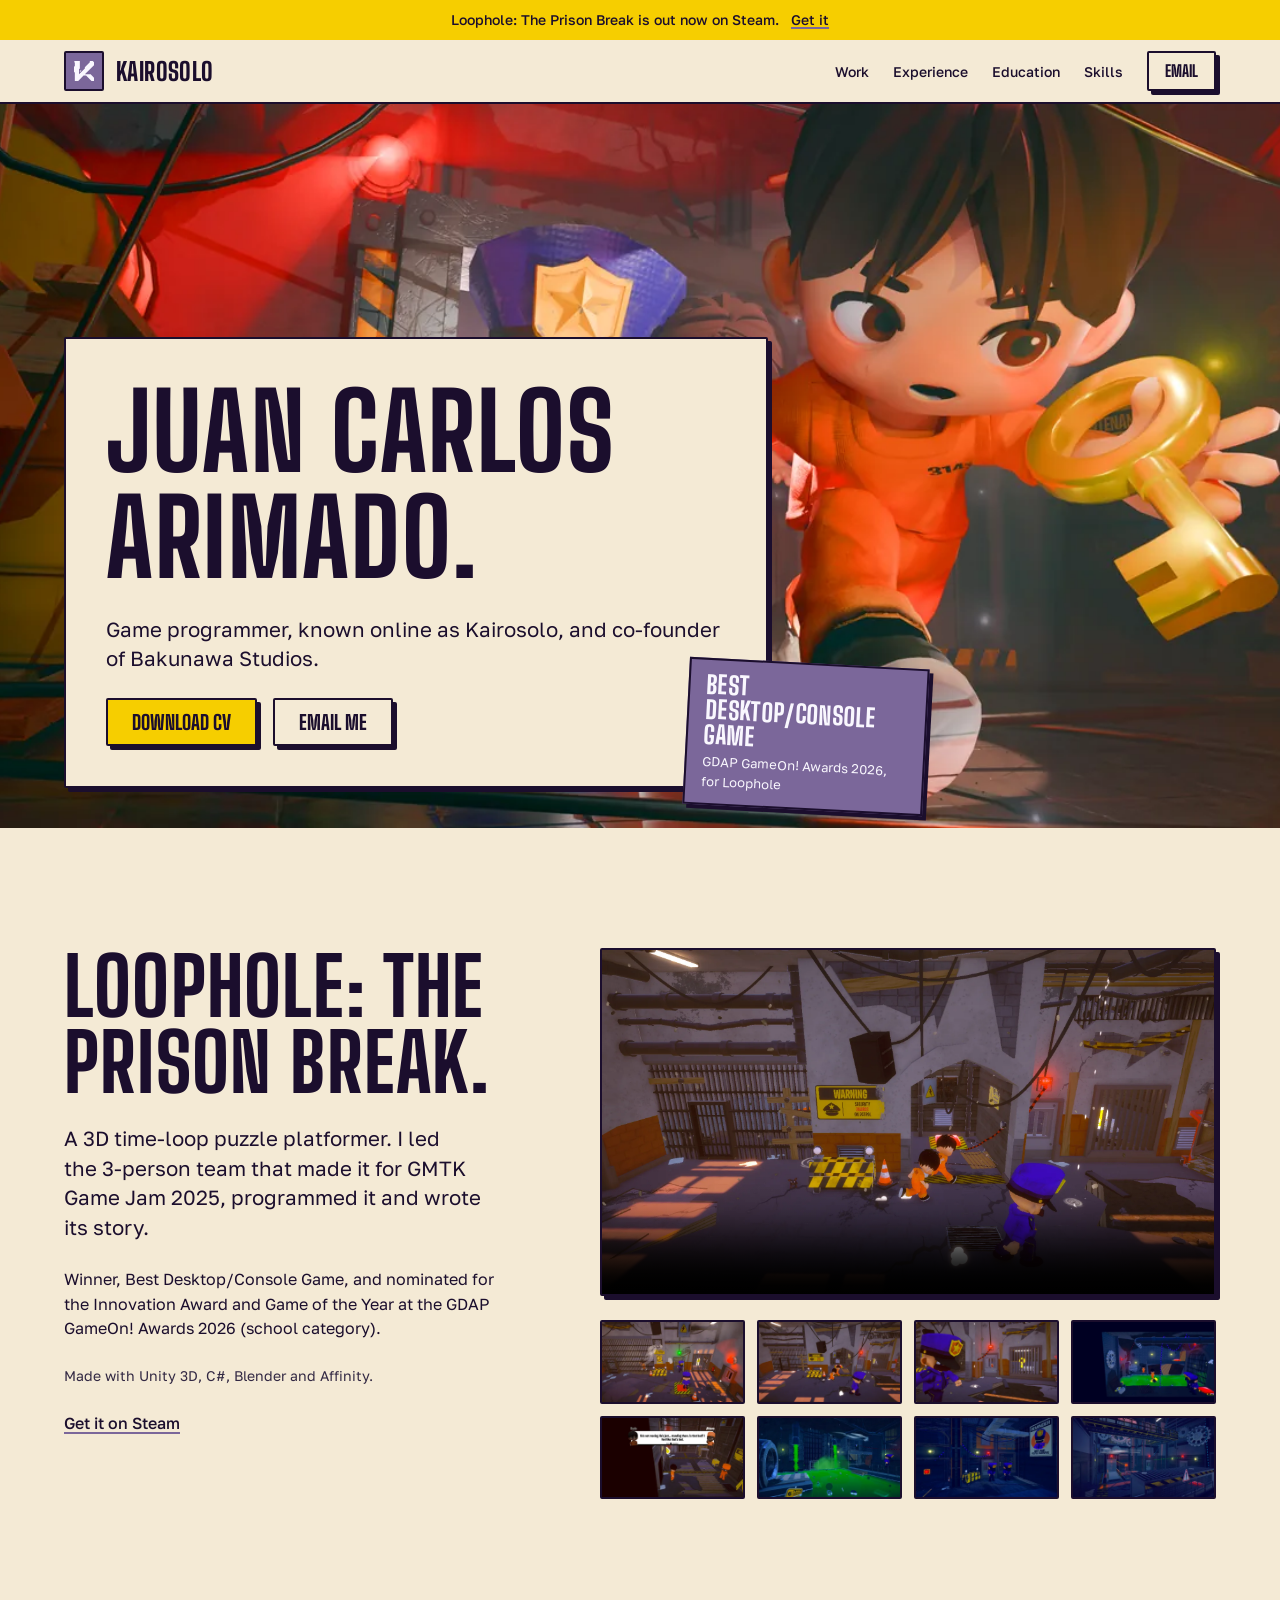
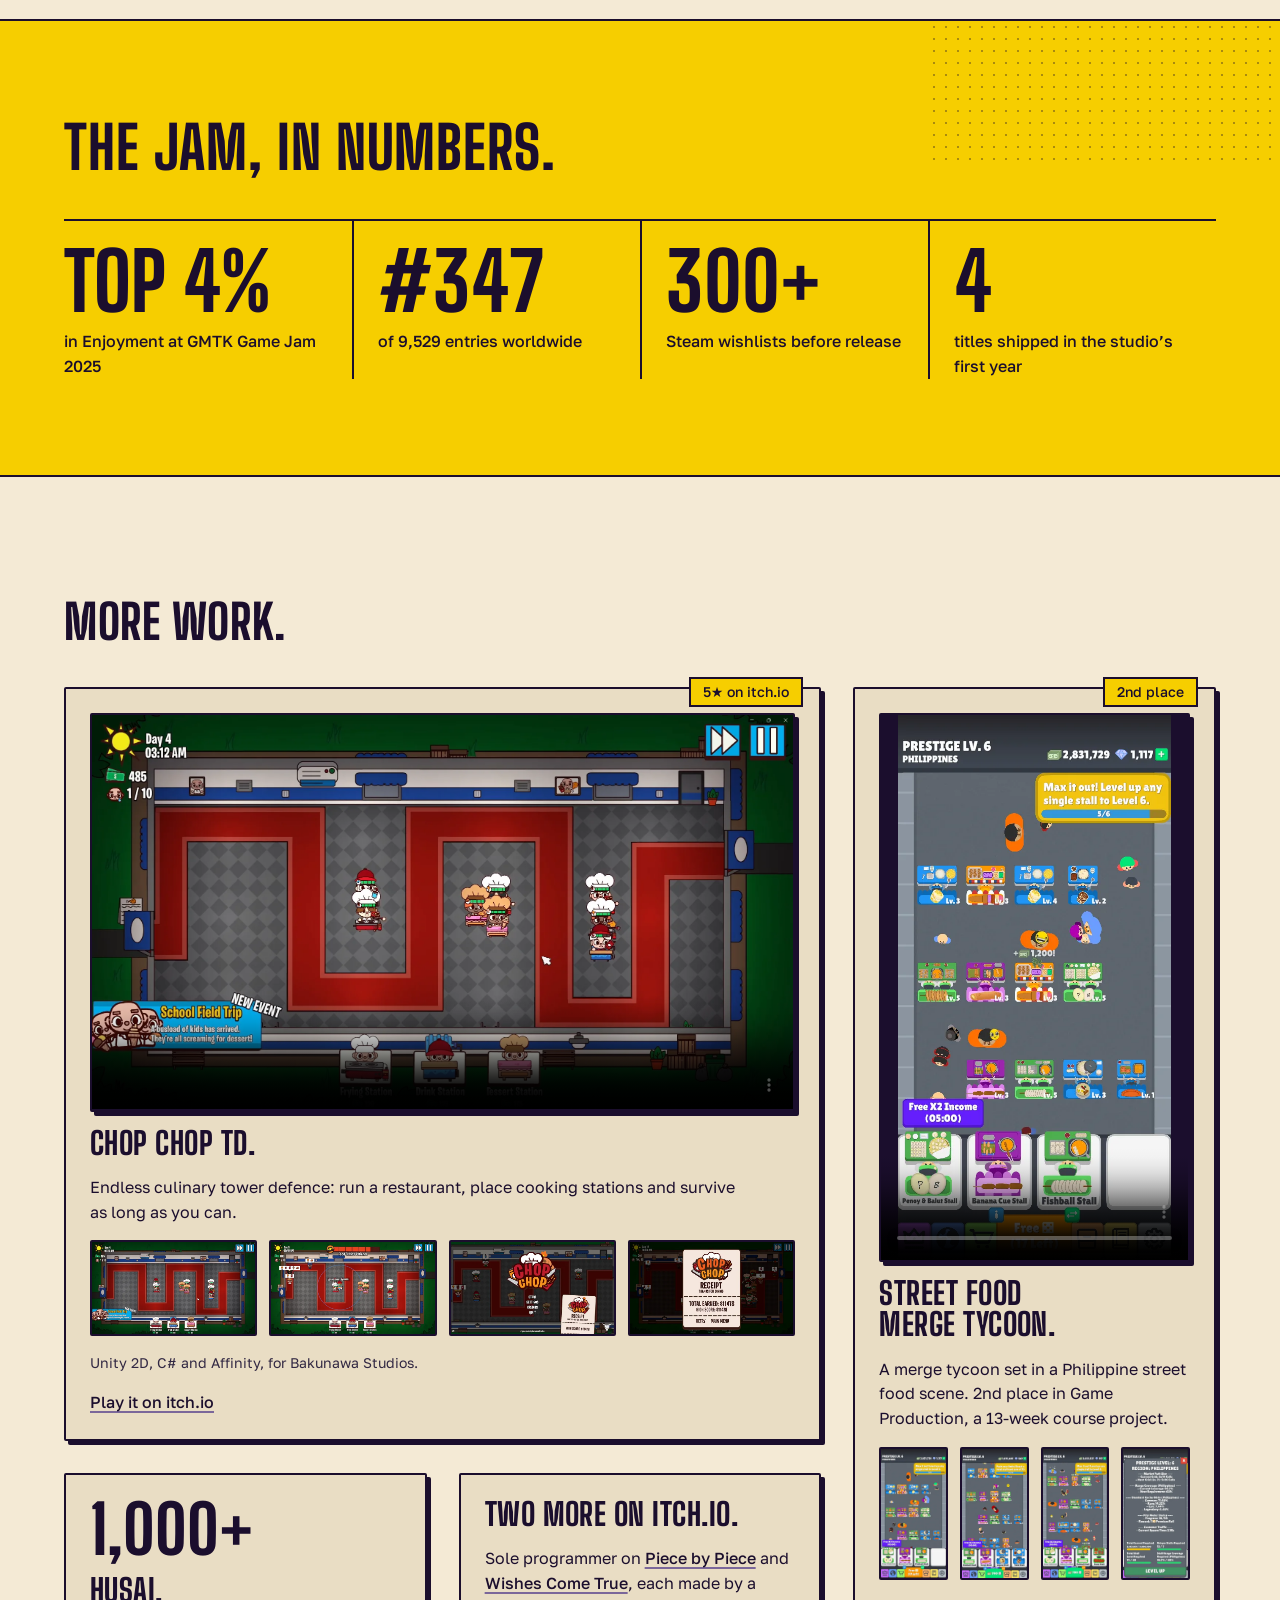
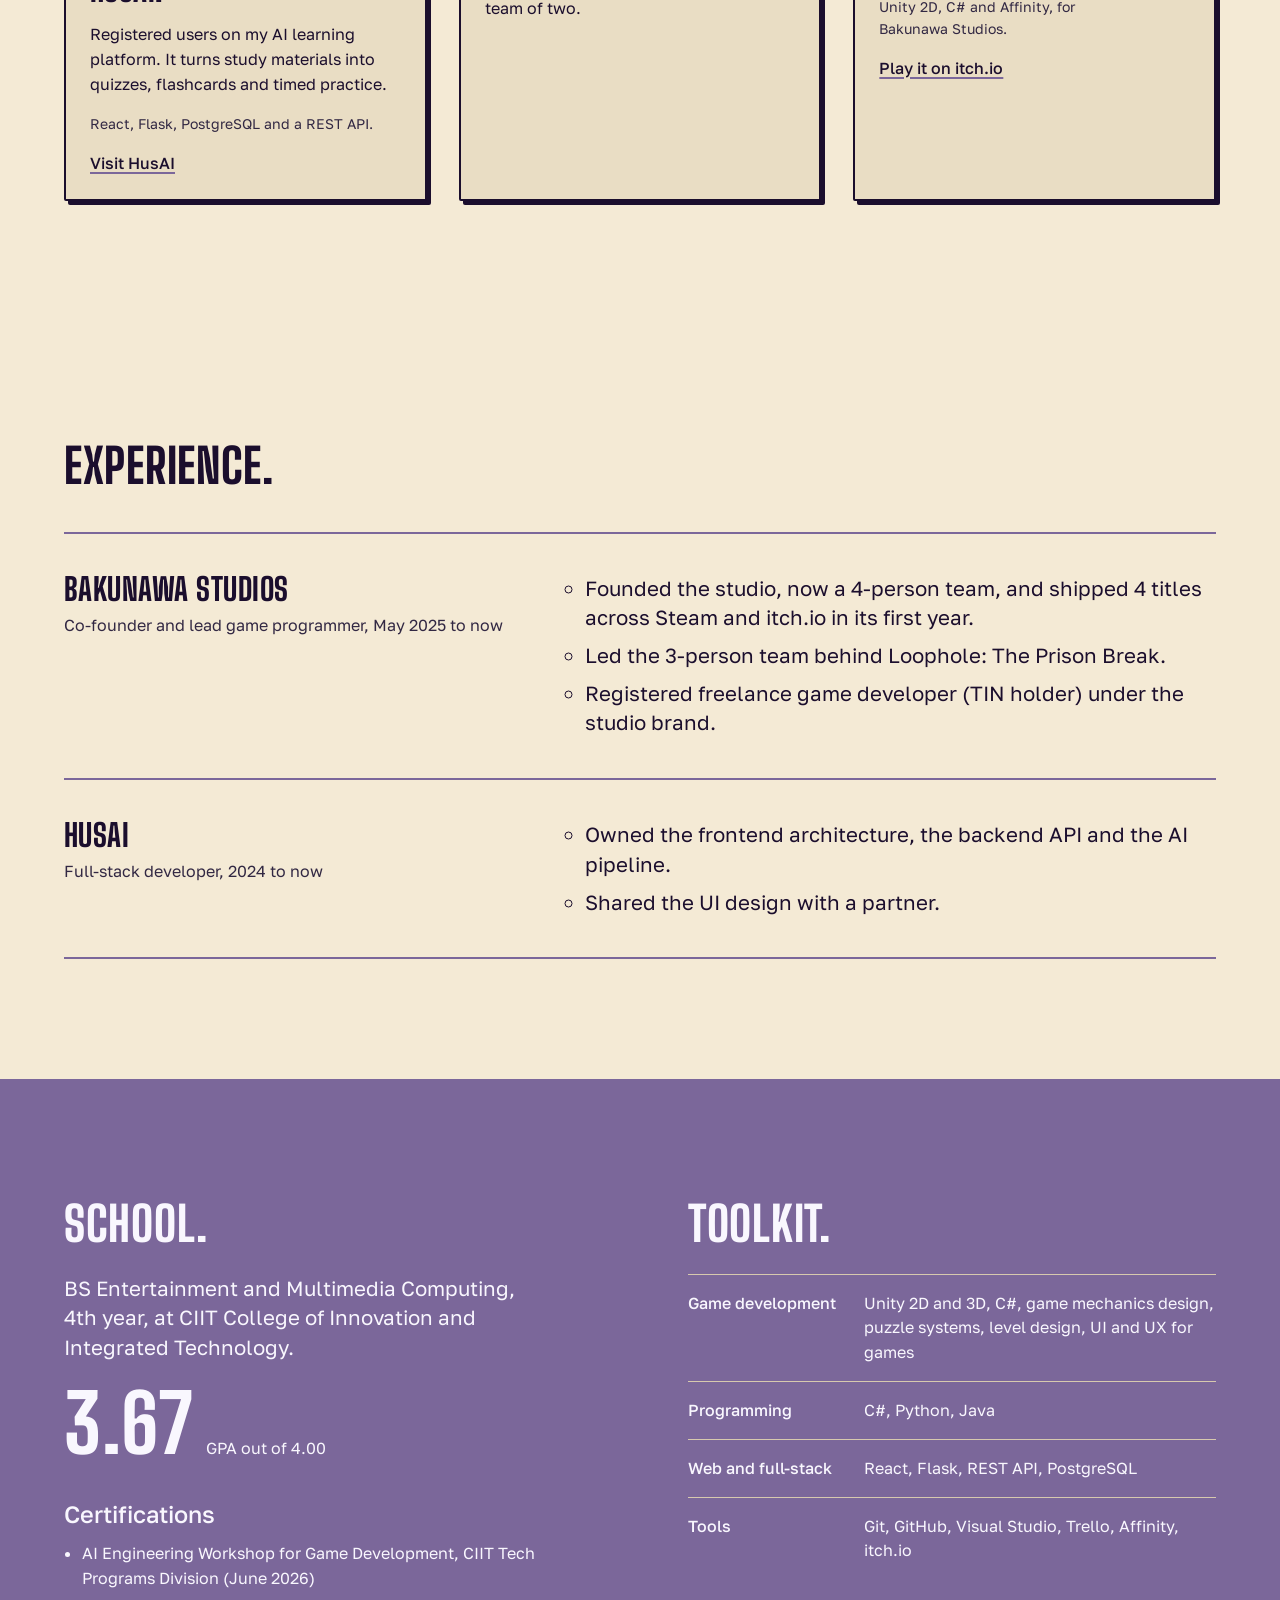
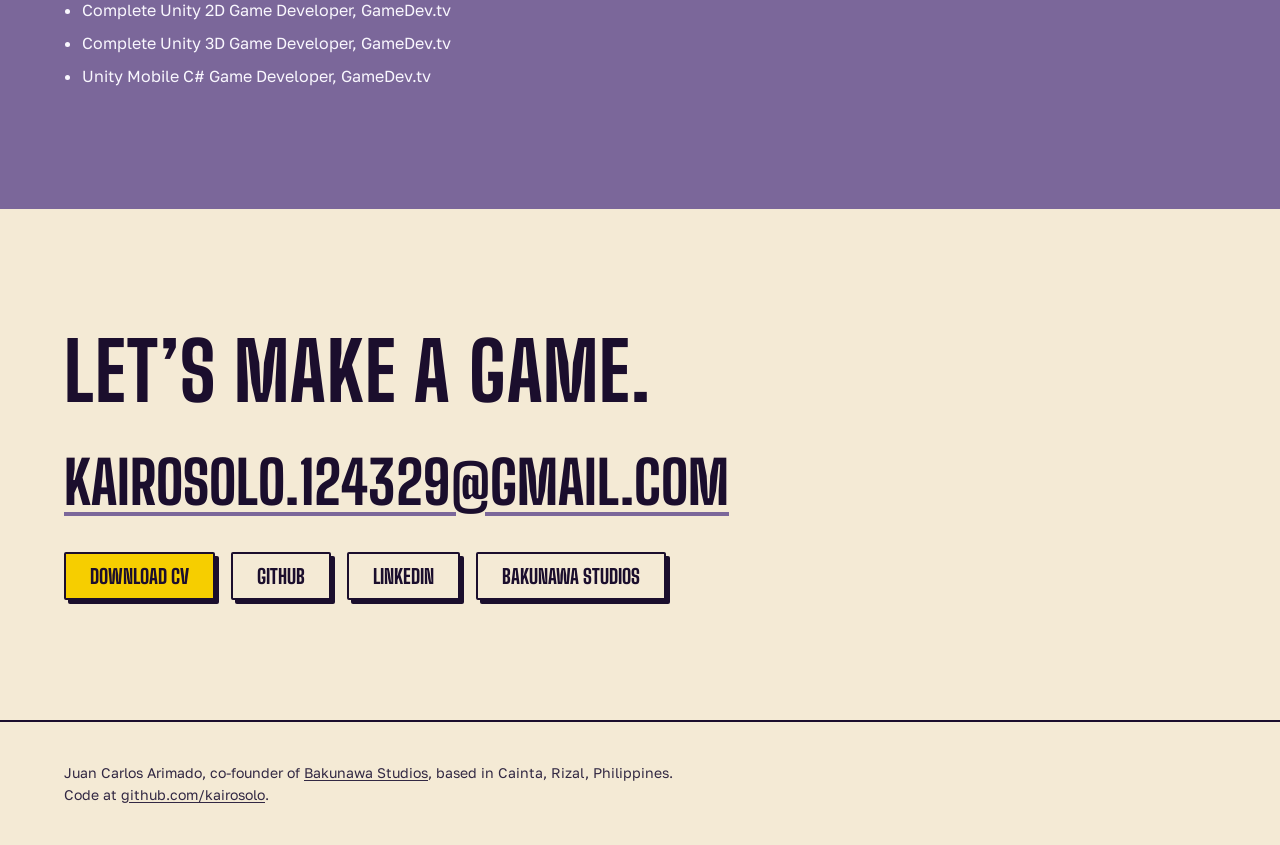
==== commit c2d59889: "Updated team count" ====
--- a/index.html
+++ b/index.html
@@ -265,7 +265,7 @@
             <p class="row__meta">Co-founder and lead game programmer, May 2025 to now</p>
           </div>
           <ul>
-            <li>Founded the studio and shipped 4 titles across Steam and itch.io in its first year.</li>
+            <li>Founded the studio, now a 4-person team, and shipped 4 titles across Steam and itch.io in its first year.</li>
             <li>Led the 3-person team behind Loophole: The Prison Break.</li>
             <li>Registered freelance game developer (TIN holder) under the studio brand.</li>
           </ul>
